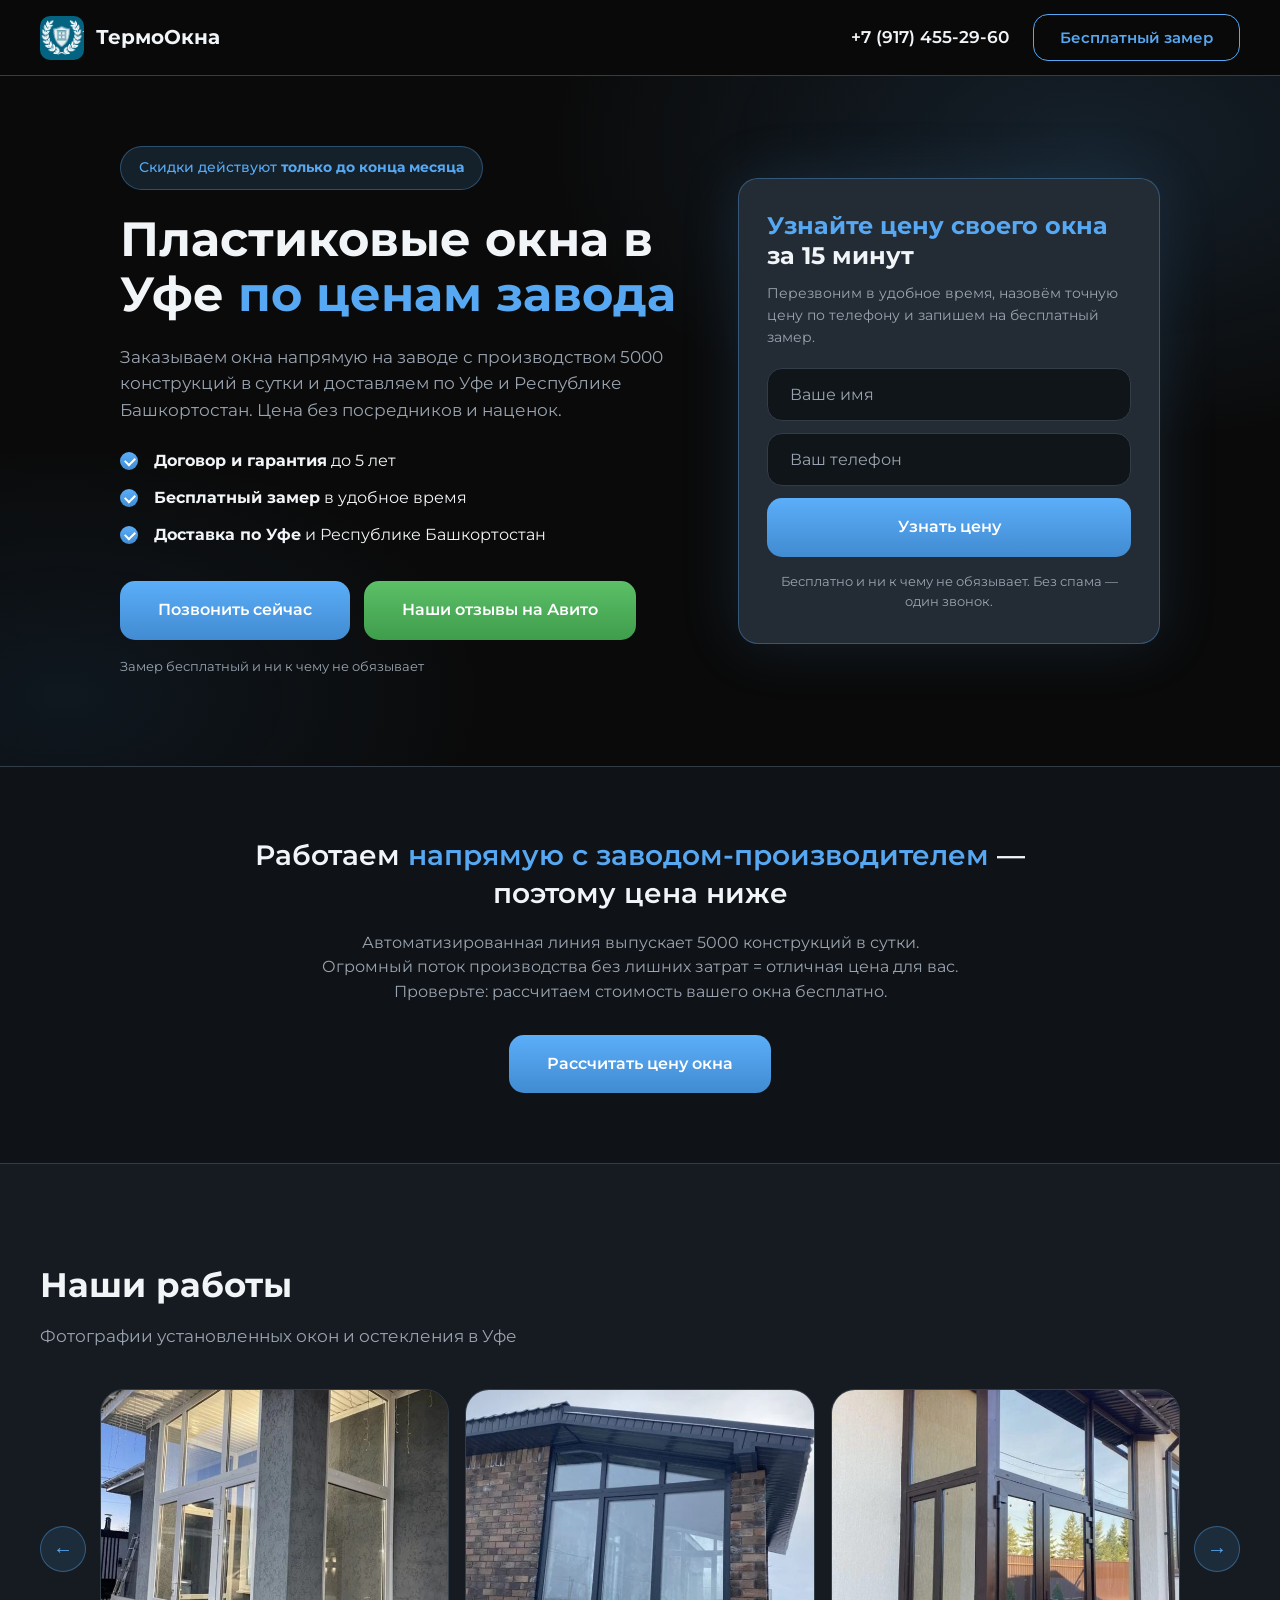
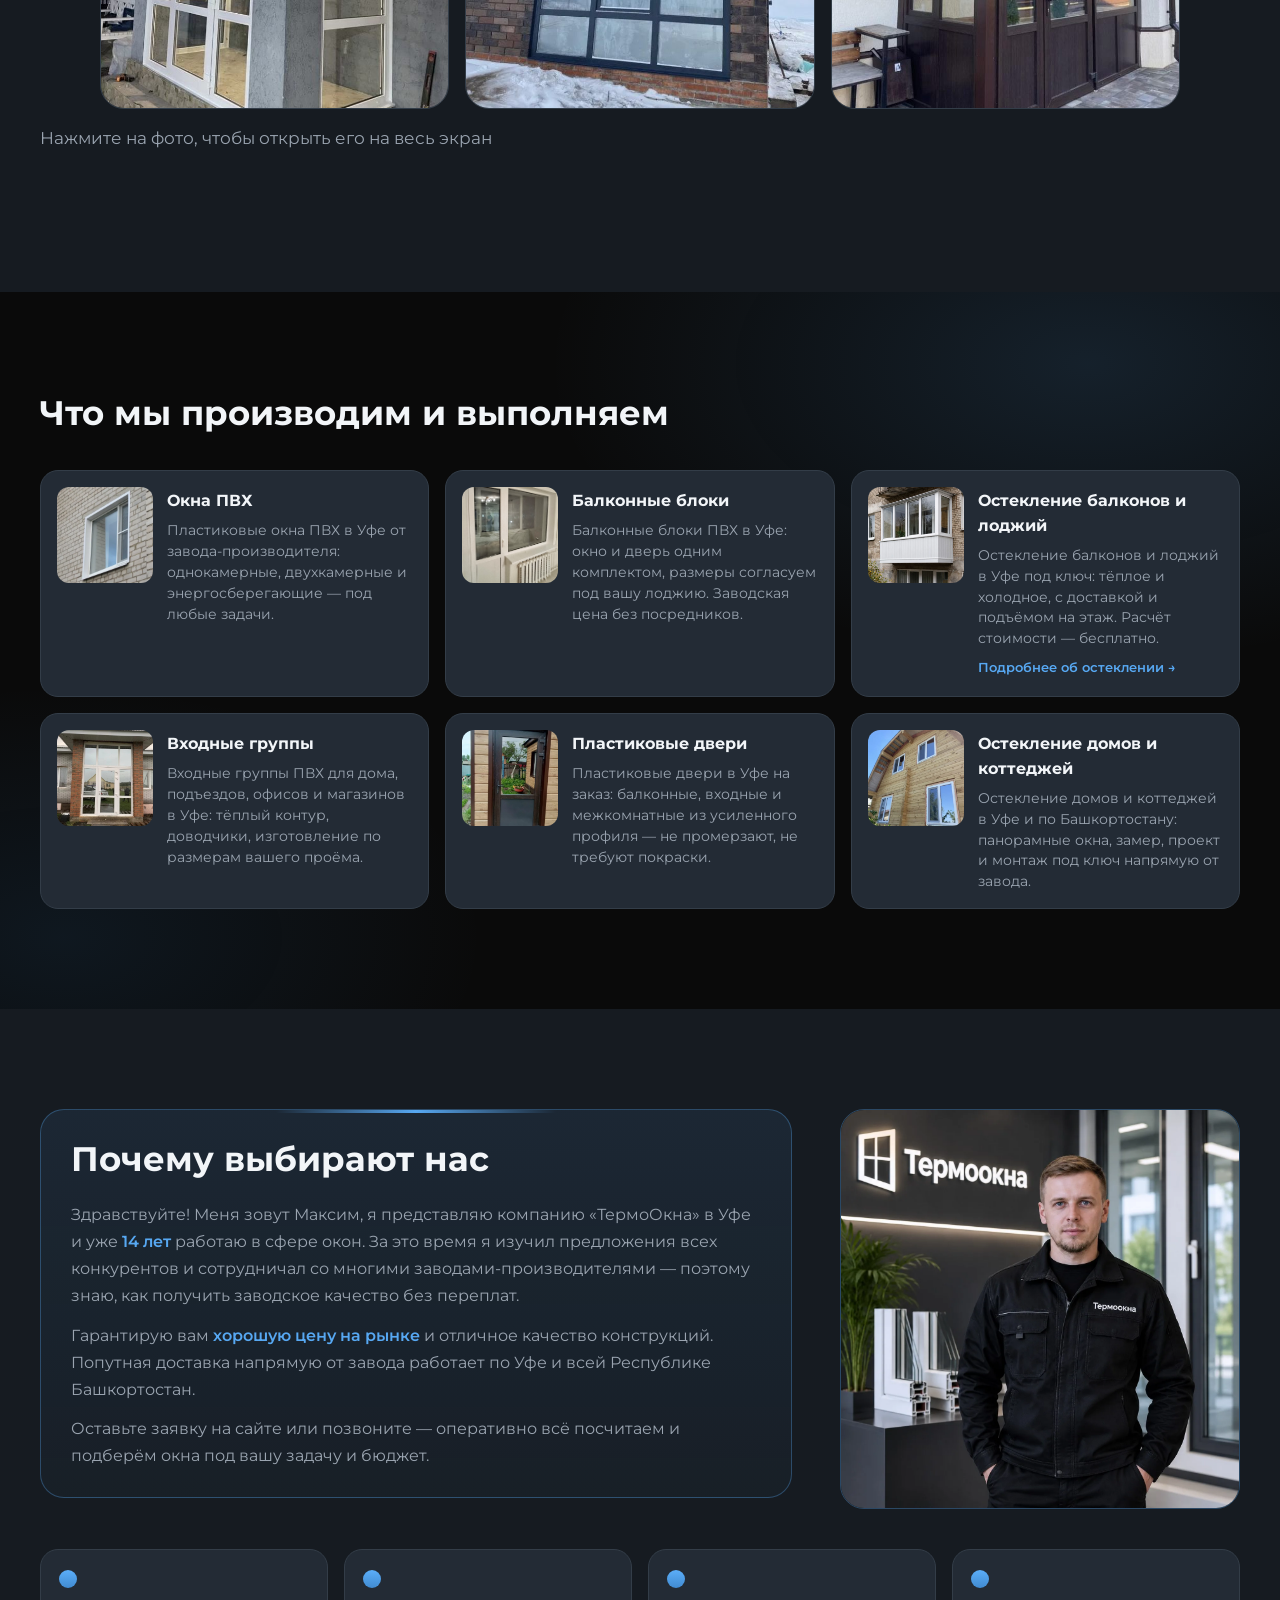
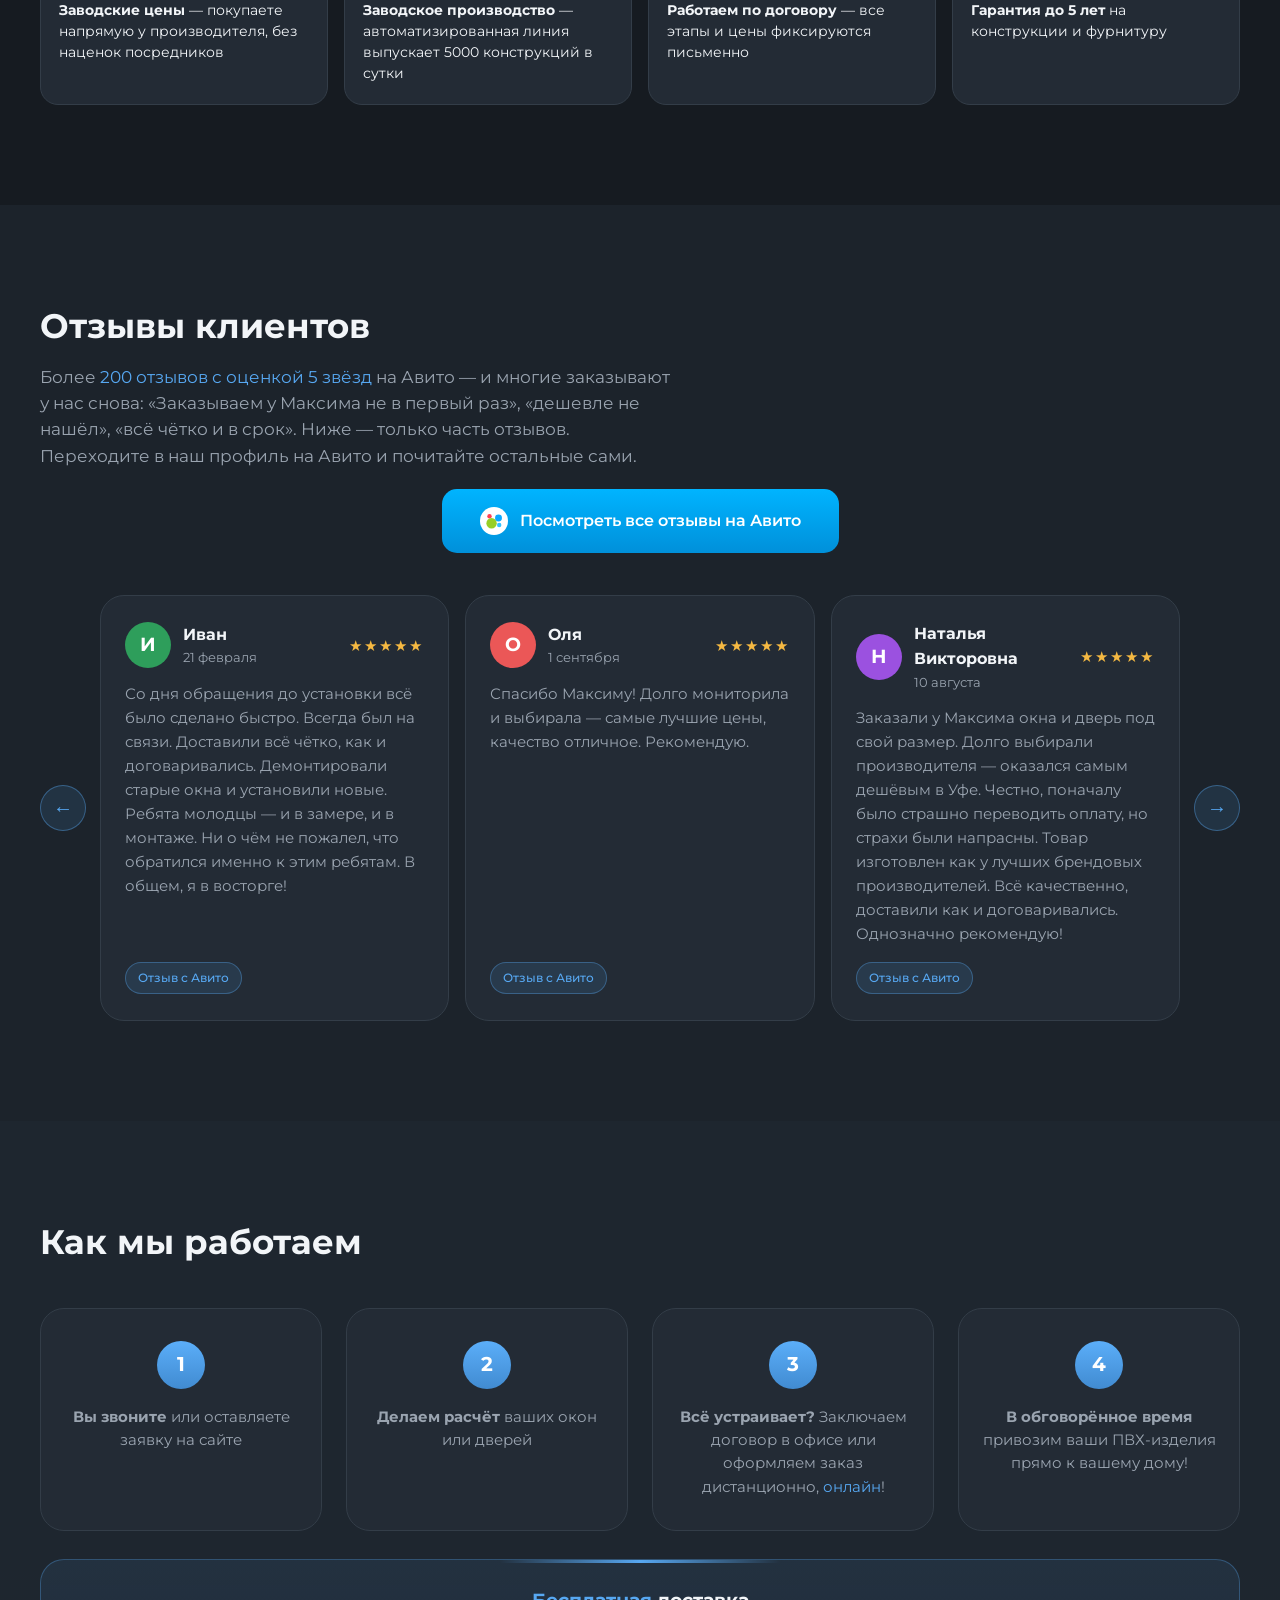
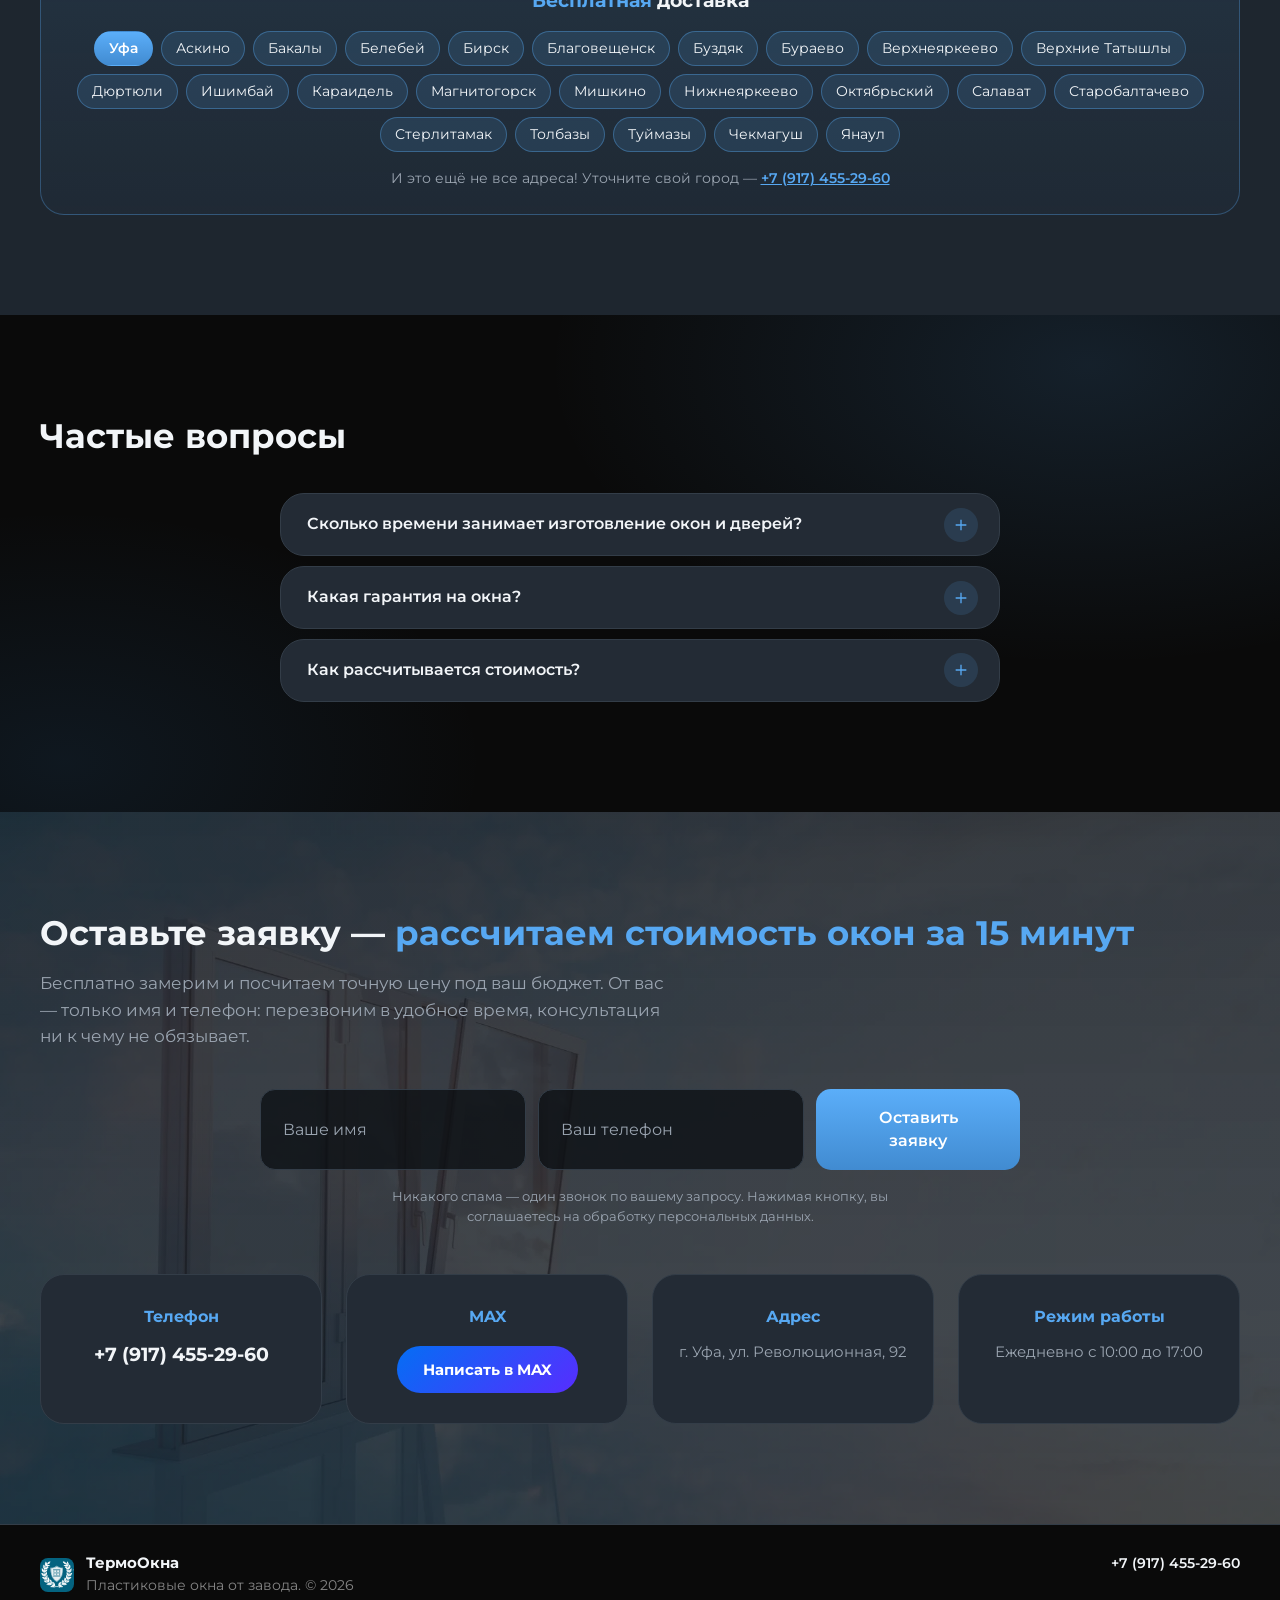
==== index.html @ 028c1246 "Add FAQPage schema markup to both pages" ====
<!DOCTYPE html>
<html lang="ru">
<head>
  <meta charset="UTF-8">
  <meta name="viewport" content="width=device-width, initial-scale=1.0">
  <title>Пластиковые окна от завода в Уфе — производство и доставка</title>
  <meta name="description" content="Пластиковые окна ПВХ напрямую от завода-производителя в Уфе. Бесплатный замер, доставка по Уфе и Республике Башкортостан, гарантия до 5 лет. Рассчитаем стоимость за 15 минут: +7 (917) 455-29-60.">
  <meta property="og:type" content="website">
  <meta property="og:site_name" content="ТермоОкна">
  <meta property="og:locale" content="ru_RU">
  <meta property="og:title" content="Пластиковые окна от завода в Уфе — производство и доставка">
  <meta property="og:description" content="Пластиковые окна ПВХ напрямую от завода-производителя. Бесплатный замер, доставка по Уфе и РБ, гарантия до 5 лет.">
  <meta property="og:url" content="https://termooknaufa.ru/">
  <meta property="og:image" content="https://termooknaufa.ru/assets/logo-icon.png">
  <link rel="canonical" href="https://termooknaufa.ru/">
  <link rel="icon" type="image/png" href="assets/favicon.png">
  <link rel="preconnect" href="https://fonts.googleapis.com">
  <link rel="preconnect" href="https://fonts.gstatic.com" crossorigin>
  <link href="https://fonts.googleapis.com/css2?family=Montserrat:wght@400;500;600;700;800&display=swap" rel="stylesheet">
  <link rel="stylesheet" href="style.css">
  <script type="application/ld+json">
  {
    "@context": "https://schema.org",
    "@type": "HomeAndConstructionBusiness",
    "name": "ТермоОкна",
    "url": "https://termooknaufa.ru/",
    "image": "https://termooknaufa.ru/assets/logo-icon.png",
    "description": "Пластиковые окна от завода-производителя в Уфе: бесплатный замер, доставка по Уфе и Республике Башкортостан, гарантия до 5 лет.",
    "telephone": "+7 (917) 455-29-60",
    "address": {
      "@type": "PostalAddress",
      "streetAddress": "ул. Революционная, 92",
      "addressLocality": "Уфа",
      "addressRegion": "Республика Башкортостан",
      "postalCode": "450078",
      "addressCountry": "RU"
    },
    "openingHours": "Mo-Su 10:00-17:00",
    "areaServed": ["Уфа", "Республика Башкортостан"],
    "sameAs": ["https://www.avito.ru/brands/remont_ufa/all/remont_i_stroitelstvo?iid=3870014080&src=search_seller_info&sellerId=198b5db217d357857bb0ad25b75abda2"]
  }
  </script>
  <script type="application/ld+json">
  {
    "@context": "https://schema.org",
    "@type": "FAQPage",
    "mainEntity": [
      {
        "@type": "Question",
        "name": "Сколько времени занимает изготовление окон и дверей?",
        "acceptedAnswer": {
          "@type": "Answer",
          "text": "Есть самовывоз с нашего склада: забираете изделия самостоятельно — срок 3–4 дня. Оформляете доставку — примерно 7–10 дней."
        }
      },
      {
        "@type": "Question",
        "name": "Какая гарантия на окна?",
        "acceptedAnswer": {
          "@type": "Answer",
          "text": "Гарантия по ГОСТ: 36 месяцев — на изделия ПВХ (двери, окна); 36 месяцев — на фурнитуру ПВХ; 36 месяцев — на алюминиевые конструкции; 12 месяцев — на нажимные гарнитуры (порошковая покраска); 30 дней — на нажимные гарнитуры (полиуретановая покраска); 60 месяцев — на стеклопакеты; 14 дней — на противомоскитные сетки."
        }
      },
      {
        "@type": "Question",
        "name": "Как рассчитывается стоимость?",
        "acceptedAnswer": {
          "@type": "Answer",
          "text": "Вы звоните нам по телефону +7 (917) 455-29-60 или оставляете заявку на сайте. Мы уточняем у вас размеры и параметры — и высылаем коммерческое предложение с расчётом по заводским ценам. Быстро, бесплатно и ни к чему не обязывает."
        }
      }
    ]
  }
  </script>
  <!-- Yandex.Metrika counter -->
  <script type="text/javascript">
    (function(m,e,t,r,i,k,a){
        m[i]=m[i]||function(){(m[i].a=m[i].a||[]).push(arguments)};
        m[i].l=1*new Date();
        for (var j = 0; j < document.scripts.length; j++) {if (document.scripts[j].src === r) { return; }}
        k=e.createElement(t),a=e.getElementsByTagName(t)[0],k.async=1,k.src=r,a.parentNode.insertBefore(k,a)
    })(window, document,'script','https://mc.yandex.ru/metrika/tag.js?id=114295345', 'ym');

    ym(114295345, 'init', {ssr:true, webvisor:true, clickmap:true, ecommerce:"dataLayer", referrer: document.referrer, url: location.href, accurateTrackBounce:true, trackLinks:true});
  </script>
  <noscript><div><img src="https://mc.yandex.ru/watch/114295345" style="position:absolute; left:-9999px;" alt="" /></div></noscript>
  <!-- /Yandex.Metrika counter -->
</head>
<body>
  <header class="header">
    <div class="container header-inner">
      <a href="#" class="logo">
        <img src="assets/logo-icon.png" alt="Логотип ТермоОкна" class="logo-img">
        <span class="logo-text">ТермоОкна</span>
      </a>
      <div class="header-contacts">
        <a href="tel:+79174552960" class="header-phone">+7 (917) 455-29-60</a>
        <a href="#contacts" class="btn btn-outline">Бесплатный замер</a>
      </div>
    </div>
  </header>

  <main>
    <section class="hero">
      <div class="hero-inner">
        <div class="hero-content">
          <p class="hero-badge">Скидки действуют <b>только до конца месяца</b></p>
          <h1>Пластиковые окна в Уфе <mark>по ценам завода</mark></h1>
          <p class="hero-sub">Заказываем окна напрямую на заводе с производством 5000 конструкций в сутки и доставляем по Уфе и Республике Башкортостан. Цена без посредников и наценок.</p>
          <ul class="hero-list">
            <li><b>Договор и гарантия</b> до 5 лет</li>
            <li><b>Бесплатный замер</b> в удобное время</li>
            <li><b>Доставка по Уфе</b> и Республике Башкортостан</li>
          </ul>
          <div class="hero-actions">
            <button type="button" class="btn" data-call-modal>Позвонить сейчас</button>
            <a href="#reviews" class="btn btn-reviews">Наши отзывы на Авито</a>
          </div>
          <p class="hero-note">Замер бесплатный и ни к чему не обязывает</p>
        </div>
        <div class="hero-media">
          <div class="hero-form-card">
            <h2 class="hero-form-title"><mark>Узнайте цену своего окна</mark> за 15 минут</h2>
            <p class="hero-form-sub">Перезвоним в удобное время, назовём точную цену по телефону и запишем на бесплатный замер.</p>
            <form class="lead-form hero-form" action="https://formspree.io/f/meagedaj" method="POST">
              <input type="text" name="name" placeholder="Ваше имя" autocomplete="name" required>
              <input type="tel" name="phone" placeholder="Ваш телефон" autocomplete="tel" required>
              <input type="text" name="_gotcha" tabindex="-1" autocomplete="off" hidden>
              <button type="submit" class="btn">Узнать цену</button>
            </form>
            <p class="lead-status" hidden></p>
            <p class="hero-form-note">Бесплатно и ни к чему не обязывает. Без спама — один звонок.</p>
          </div>
        </div>
      </div>
    </section>

    <section class="band">
      <div class="container">
        <h2>Работаем <mark>напрямую с заводом-производителем</mark> — поэтому цена ниже</h2>
        <p class="band-sub">Автоматизированная линия выпускает 5000 конструкций в сутки. Огромный поток производства без лишних затрат = отличная цена для вас. Проверьте: рассчитаем стоимость вашего окна бесплатно.</p>
        <button type="button" class="btn" data-call-modal>Рассчитать цену окна</button>
      </div>
    </section>

    <section class="section" id="works">
      <div class="container">
        <h2>Наши работы</h2>
        <p class="section-desc">Фотографии установленных окон и остекления в Уфе</p>
        <div class="works-slider-wrap">
          <button type="button" class="works-arrow" id="works-prev" aria-label="Предыдущие фото">&#8592;</button>
          <div class="works-slider" id="works-slider">
            <img src="assets/works/work-01.jpg" alt="Установленные пластиковые окна — работа ТермоОкна" class="works-img" loading="lazy">
            <img src="assets/works/work-02.jpg" alt="Установленные пластиковые окна — работа ТермоОкна" class="works-img" loading="lazy">
            <img src="assets/works/work-03.jpg" alt="Установленные пластиковые окна — работа ТермоОкна" class="works-img" loading="lazy">
            <img src="assets/works/work-04.jpg" alt="Установленные пластиковые окна — работа ТермоОкна" class="works-img" loading="lazy">
            <img src="assets/works/work-05.jpg" alt="Установленные пластиковые окна — работа ТермоОкна" class="works-img" loading="lazy">
            <img src="assets/works/work-06.jpg" alt="Установленные пластиковые окна — работа ТермоОкна" class="works-img" loading="lazy">
            <img src="assets/works/work-07.jpg" alt="Установленные пластиковые окна — работа ТермоОкна" class="works-img" loading="lazy">
            <img src="assets/works/work-08.jpg" alt="Установленные пластиковые окна — работа ТермоОкна" class="works-img" loading="lazy">
            <img src="assets/works/work-09.jpg" alt="Установленные пластиковые окна — работа ТермоОкна" class="works-img" loading="lazy">
            <img src="assets/works/work-10.jpg" alt="Установленные пластиковые окна — работа ТермоОкна" class="works-img" loading="lazy">
            <img src="assets/works/work-11.jpg" alt="Установленные пластиковые окна — работа ТермоОкна" class="works-img" loading="lazy">
            <img src="assets/works/work-12.jpg" alt="Установленные пластиковые окна — работа ТермоОкна" class="works-img" loading="lazy">
            <img src="assets/works/work-13.jpg" alt="Установленные пластиковые окна — работа ТермоОкна" class="works-img" loading="lazy">
            <img src="assets/works/work-14.jpg" alt="Установленные пластиковые окна — работа ТермоОкна" class="works-img" loading="lazy">
            <img src="assets/works/work-15.jpg" alt="Установленные пластиковые окна — работа ТермоОкна" class="works-img" loading="lazy">
            <img src="assets/works/work-16.jpg" alt="Установленные пластиковые окна — работа ТермоОкна" class="works-img" loading="lazy">
            <img src="assets/works/work-17.jpg" alt="Установленные пластиковые окна — работа ТермоОкна" class="works-img" loading="lazy">
            <img src="assets/works/work-18.jpg" alt="Установленные пластиковые окна — работа ТермоОкна" class="works-img" loading="lazy">
            <img src="assets/works/work-19.jpg" alt="Установленные пластиковые окна — работа ТермоОкна" class="works-img" loading="lazy">
            <img src="assets/works/work-20.jpg" alt="Установленные пластиковые окна — работа ТермоОкна" class="works-img" loading="lazy">
            <img src="assets/works/work-21.jpg" alt="Установленные пластиковые окна — работа ТермоОкна" class="works-img" loading="lazy">
            <img src="assets/works/work-22.jpg" alt="Установленные пластиковые окна — работа ТермоОкна" class="works-img" loading="lazy">
            <img src="assets/works/work-23.jpg" alt="Установленные пластиковые окна — работа ТермоОкна" class="works-img" loading="lazy">
            <img src="assets/works/work-24.jpg" alt="Установленные пластиковые окна — работа ТермоОкна" class="works-img" loading="lazy">
            <img src="assets/works/work-25.jpg" alt="Установленные пластиковые окна — работа ТермоОкна" class="works-img" loading="lazy">
            <img src="assets/works/work-26.jpg" alt="Установленные пластиковые окна — работа ТермоОкна" class="works-img" loading="lazy">
            <img src="assets/works/work-27.jpg" alt="Установленные пластиковые окна — работа ТермоОкна" class="works-img" loading="lazy">
            <img src="assets/works/work-28.jpg" alt="Установленные пластиковые окна — работа ТермоОкна" class="works-img" loading="lazy">
            <img src="assets/works/work-29.jpg" alt="Установленные пластиковые окна — работа ТермоОкна" class="works-img" loading="lazy">
            <img src="assets/works/work-30.jpg" alt="Установленные пластиковые окна — работа ТермоОкна" class="works-img" loading="lazy">
            <img src="assets/works/work-31.jpg" alt="Установленные пластиковые окна — работа ТермоОкна" class="works-img" loading="lazy">
          </div>
          <button type="button" class="works-arrow" id="works-next" aria-label="Следующие фото">&#8594;</button>
        </div>
        <p class="section-desc">Нажмите на фото, чтобы открыть его на весь экран</p>
      </div>
    </section>

    <section class="section section-alt" id="products">
      <div class="container">
        <h2>Что мы производим и выполняем</h2>
        <div class="cards">
          <article class="card">
            <img class="card-media" src="assets/products-window.webp" alt="Пластиковое окно ПВХ в доме из силикатного кирпича" loading="lazy">
            <div class="card-body">
              <h3><b>Окна ПВХ</b></h3>
              <p>Пластиковые окна ПВХ в Уфе от завода-производителя: однокамерные, двухкамерные и энергосберегающие — под любые задачи.</p>
            </div>
          </article>
          <article class="card">
            <img class="card-media" src="assets/products-balcony.jpg" alt="Балконный блок ПВХ с окном и подоконником" loading="lazy">
            <div class="card-body">
              <h3><b>Балконные блоки</b></h3>
              <p>Балконные блоки ПВХ в Уфе: окно и дверь одним комплектом, размеры согласуем под вашу лоджию. Заводская цена без посредников.</p>
            </div>
          </article>
          <article class="card">
            <img class="card-media" src="assets/products-loggia.webp" alt="Остекление балкона белыми рамами ПВХ снаружи" loading="lazy">
            <div class="card-body">
              <h3><b>Остекление балконов и лоджий</b></h3>
              <p>Остекление балконов и лоджий в Уфе под ключ: тёплое и холодное, с доставкой и подъёмом на этаж. Расчёт стоимости — бесплатно.</p>
              <a class="card-link" href="osteklenie-balkonov.html">Подробнее об остеклении &#8594;</a>
            </div>
          </article>
          <article class="card">
            <img class="card-media" src="assets/products-entrance.jpg" alt="Входная группа ПВХ со стеклянной дверью и козырьком" loading="lazy">
            <div class="card-body">
              <h3><b>Входные группы</b></h3>
              <p>Входные группы ПВХ для дома, подъездов, офисов и магазинов в Уфе: тёплый контур, доводчики, изготовление по размерам вашего проёма.</p>
            </div>
          </article>
          <article class="card">
            <img class="card-media" src="assets/products-doors.jpg" alt="Пластиковая дверь коричневого цвета с остеклением" loading="lazy">
            <div class="card-body">
              <h3><b>Пластиковые двери</b></h3>
              <p>Пластиковые двери в Уфе на заказ: балконные, входные и межкомнатные из усиленного профиля — не промерзают, не требуют покраски.</p>
            </div>
          </article>
          <article class="card">
            <img class="card-media" src="assets/products-cottage.jpg" alt="Остекление деревянного дома — окна ПВХ" loading="lazy">
            <div class="card-body">
              <h3><b>Остекление домов и коттеджей</b></h3>
              <p>Остекление домов и коттеджей в Уфе и по Башкортостану: панорамные окна, замер, проект и монтаж под ключ напрямую от завода.</p>
            </div>
          </article>
        </div>
      </div>
    </section>

    <section class="section">
      <div class="container">
        <div class="benefits-top">
          <div class="benefits-text">
            <h2>Почему выбирают нас</h2>
            <p>Здравствуйте! Меня зовут Максим, я представляю компанию «ТермоОкна» в Уфе и уже <mark>14 лет</mark> работаю в сфере окон. За это время я изучил предложения всех конкурентов и сотрудничал со многими заводами-производителями — поэтому знаю, как получить заводское качество без переплат.</p>
            <p>Гарантирую вам <mark>хорошую цену на рынке</mark> и отличное качество конструкций. Попутная доставка напрямую от завода работает по Уфе и всей Республике Башкортостан.</p>
            <p>Оставьте заявку на сайте или позвоните — оперативно всё посчитаем и подберём окна под вашу задачу и бюджет.</p>
          </div>
          <img src="assets/manager.webp" alt="Менеджер компании ТермоОкна в Уфе" class="benefits-photo" loading="lazy">
        </div>
        <div class="benefits">
          <div class="benefit">
            <span class="benefit-icon"></span>
            <h3><b>Заводские цены</b> — покупаете напрямую у производителя, без наценок посредников</h3>
          </div>
          <div class="benefit">
            <span class="benefit-icon"></span>
            <h3><b>Заводское производство</b> — автоматизированная линия выпускает 5000 конструкций в сутки</h3>
          </div>
          <div class="benefit">
            <span class="benefit-icon"></span>
            <h3><b>Работаем по договору</b> — все этапы и цены фиксируются письменно</h3>
          </div>
          <div class="benefit">
            <span class="benefit-icon"></span>
            <h3><b>Гарантия до 5 лет</b> на конструкции и фурнитуру</h3>
          </div>
        </div>
      </div>
    </section>

    <section class="section section-alt" id="reviews">
      <div class="container">
        <h2>Отзывы клиентов</h2>
        <p class="section-desc">Более <mark>200 отзывов с оценкой 5 звёзд</mark> на Авито — и многие заказывают у нас снова: «Заказываем у Максима не в первый раз», «дешевле не нашёл», «всё чётко и в срок». Ниже — только часть отзывов. Переходите в наш профиль на Авито и почитайте остальные сами.</p>
        <div class="reviews-cta">
          <a href="https://www.avito.ru/brands/remont_ufa/all/remont_i_stroitelstvo?iid=3870014080&amp;src=search_seller_info&amp;sellerId=198b5db217d357857bb0ad25b75abda2" target="_blank" rel="noopener" class="btn btn-avito">
            <span class="avito-badge" aria-hidden="true">
              <svg viewBox="0 0 26 24" xmlns="http://www.w3.org/2000/svg">
                <circle cx="6.5" cy="4.5" r="3.2" fill="#ff4053"></circle>
                <circle cx="9.5" cy="14.5" r="7.5" fill="#97cf26"></circle>
                <circle cx="19.5" cy="7" r="5" fill="#0aa9ff"></circle>
                <circle cx="20.5" cy="17" r="3.2" fill="#33c2ff"></circle>
              </svg>
            </span>
            Посмотреть все отзывы на Авито
          </a>
        </div>
        <div class="reviews-slider-wrap">
          <button type="button" class="works-arrow" id="reviews-prev" aria-label="Предыдущий отзыв">&#8592;</button>
          <div class="reviews-slider" id="reviews-slider">
            <article class="review-card">
              <div class="review-top">
                <span class="review-avatar" style="background: #2e9e5b">И</span>
                <span class="review-author">
                  <span class="review-name">Иван</span>
                  <span class="review-date">21 февраля</span>
                </span>
                <span class="review-stars" aria-label="Оценка 5 из 5">★★★★★</span>
              </div>
              <p class="review-text">Со дня обращения до установки всё было сделано быстро. Всегда был на связи. Доставили всё чётко, как и договаривались. Демонтировали старые окна и установили новые. Ребята молодцы — и в замере, и в монтаже. Ни о чём не пожалел, что обратился именно к этим ребятам. В общем, я в восторге!</p>
              <span class="review-source">Отзыв с Авито</span>
            </article>
            <article class="review-card">
              <div class="review-top">
                <span class="review-avatar" style="background: #eb5757">О</span>
                <span class="review-author">
                  <span class="review-name">Оля</span>
                  <span class="review-date">1 сентября</span>
                </span>
                <span class="review-stars" aria-label="Оценка 5 из 5">★★★★★</span>
              </div>
              <p class="review-text">Спасибо Максиму! Долго мониторила и выбирала — самые лучшие цены, качество отличное. Рекомендую.</p>
              <span class="review-source">Отзыв с Авито</span>
            </article>
            <article class="review-card">
              <div class="review-top">
                <span class="review-avatar" style="background: #9b51e0">Н</span>
                <span class="review-author">
                  <span class="review-name">Наталья Викторовна</span>
                  <span class="review-date">10 августа</span>
                </span>
                <span class="review-stars" aria-label="Оценка 5 из 5">★★★★★</span>
              </div>
              <p class="review-text">Заказали у Максима окна и дверь под свой размер. Долго выбирали производителя — оказался самым дешёвым в Уфе. Честно, поначалу было страшно переводить оплату, но страхи были напрасны. Товар изготовлен как у лучших брендовых производителей. Всё качественно, доставили как и договаривались. Однозначно рекомендую!</p>
              <span class="review-source">Отзыв с Авито</span>
            </article>
            <article class="review-card">
              <div class="review-top">
                <span class="review-avatar" style="background: #f2994a">Н</span>
                <span class="review-author">
                  <span class="review-name">Николай</span>
                  <span class="review-date">2 июля</span>
                </span>
                <span class="review-stars" aria-label="Оценка 5 из 5">★★★★★</span>
              </div>
              <p class="review-text">Рекомендую! Дешевле не нашёл. Нужны были окна на дачу — всё чётко, в срок и без всякой волокиты.</p>
              <span class="review-source">Отзыв с Авито</span>
            </article>
            <article class="review-card">
              <div class="review-top">
                <span class="review-avatar" style="background: #2f80ed">Е</span>
                <span class="review-author">
                  <span class="review-name">Елена</span>
                  <span class="review-date">17 мая 2023</span>
                </span>
                <span class="review-stars" aria-label="Оценка 5 из 5">★★★★★</span>
              </div>
              <p class="review-text">Большое спасибо Максиму за окна: быстро приехал, сделал замеры, через 10 дней окна уже стояли, и по цене вышло недорого. В другие места звонила — там цены «сказка», а тут окна привезли с фабрики, все накладные на месте. Поставила сразу на балкон и в 2 комнаты. Рекомендую, я очень довольна!</p>
              <span class="review-source">Отзыв с Авито</span>
            </article>
            <article class="review-card">
              <div class="review-top">
                <span class="review-avatar" style="background: #56ccf2">Е</span>
                <span class="review-author">
                  <span class="review-name">Евгений</span>
                  <span class="review-date">19 апреля 2023</span>
                </span>
                <span class="review-stars" aria-label="Оценка 5 из 5">★★★★★</span>
              </div>
              <p class="review-text">Заказал окна, 8 штук. Договорились о цене, Максим подсказал нужные размеры сеток. Выслал договор и цену. Всё чётко, можно заказывать! Рекомендую.</p>
              <span class="review-source">Отзыв с Авито</span>
            </article>
            <article class="review-card">
              <div class="review-top">
                <span class="review-avatar" style="background: #f2994a">Л</span>
                <span class="review-author">
                  <span class="review-name">Леля</span>
                  <span class="review-date">10 августа 2022</span>
                </span>
                <span class="review-stars" aria-label="Оценка 5 из 5">★★★★★</span>
              </div>
              <p class="review-text">Оплатили онлайн — ровно в 10:00 привезли. Работают профессионалы.</p>
              <span class="review-source">Отзыв с Авито</span>
            </article>
            <article class="review-card">
              <div class="review-top">
                <span class="review-avatar" style="background: #eb5757">В</span>
                <span class="review-author">
                  <span class="review-name">Валерий</span>
                  <span class="review-date">5 августа 2022</span>
                </span>
                <span class="review-stars" aria-label="Оценка 5 из 5">★★★★★</span>
              </div>
              <p class="review-text">Это та компания, про которую можно сказать — недорого и качественно. Огромное спасибо, всё чётко и качественно, быстрая доставка. Спасибо!</p>
              <span class="review-source">Отзыв с Авито</span>
            </article>
            <article class="review-card">
              <div class="review-top">
                <span class="review-avatar" style="background: #2e9e5b">Д</span>
                <span class="review-author">
                  <span class="review-name">Данил</span>
                  <span class="review-date">20 июля 2022</span>
                </span>
                <span class="review-stars" aria-label="Оценка 5 из 5">★★★★★</span>
              </div>
              <p class="review-text">Заказал окна: приехал в Уфу, составили договор купли-продажи, внёс 100% оплату. Доставили точно в срок, как было указано в договоре. Продавец всегда был на связи. Работой и доставкой доволен, водитель помог при выгрузке. Приятно, что есть ещё такие люди. Спасибо!</p>
              <span class="review-source">Отзыв с Авито</span>
            </article>
            <article class="review-card">
              <div class="review-top">
                <span class="review-avatar" style="background: #f2994a">М</span>
                <span class="review-author">
                  <span class="review-name">Мария</span>
                  <span class="review-date">15 мая 2022</span>
                </span>
                <span class="review-stars" aria-label="Оценка 5 из 5">★★★★★</span>
              </div>
              <p class="review-text">Приехал, замерил, всё подсчитал — цена нас вполне устроила. Поехали в офис, заключили договор, внесли 100% оплату. Пришло СМС с завода, что заказ принят, потом СМС — кто и когда привезёт. Доставили вовремя, всё понравилось. Спасибо! Будем заказывать ещё.</p>
              <span class="review-source">Отзыв с Авито</span>
            </article>
            <article class="review-card">
              <div class="review-top">
                <span class="review-avatar" style="background: #9b51e0">Д</span>
                <span class="review-author">
                  <span class="review-name">Диана</span>
                  <span class="review-date">8 февраля 2022</span>
                </span>
                <span class="review-stars" aria-label="Оценка 5 из 5">★★★★★</span>
              </div>
              <p class="review-text">Всё просто замечательно! Всё быстро и понятно объяснили. Заключили договор, внесла 100% предоплату. Поначалу немного переживала, но, как оказалось, зря. Доставили вовремя. Отличное качество по доступным ценам. Осталась довольна!</p>
              <span class="review-source">Отзыв с Авито</span>
            </article>
            <article class="review-card">
              <div class="review-top">
                <span class="review-avatar" style="background: #2e9e5b">А</span>
                <span class="review-author">
                  <span class="review-name">Андрей</span>
                  <span class="review-date">1 декабря 2021</span>
                </span>
                <span class="review-stars" aria-label="Оценка 5 из 5">★★★★★</span>
              </div>
              <p class="review-text">Заказывал дверь. Все вопросы решили в течение часа. Доставили через 5 дней. Остался доволен и ценой, и качеством. Спасибо!</p>
              <span class="review-source">Отзыв с Авито</span>
            </article>
          </div>
          <button type="button" class="works-arrow" id="reviews-next" aria-label="Следующий отзыв">&#8594;</button>
        </div>
      </div>
    </section>

    <section class="section section-tint" id="steps">
      <div class="container">
        <h2>Как мы работаем</h2>
        <div class="steps">
          <div class="step"><span class="step-num">1</span><p><b>Вы звоните</b> или оставляете заявку на сайте</p></div>
          <div class="step"><span class="step-num">2</span><p><b>Делаем расчёт</b> ваших окон или дверей</p></div>
          <div class="step"><span class="step-num">3</span><p><b>Всё устраивает?</b> Заключаем договор в офисе или оформляем заказ дистанционно, <mark>онлайн</mark>!</p></div>
          <div class="step"><span class="step-num">4</span><p><b>В обговорённое время</b> привозим ваши ПВХ-изделия прямо к вашему дому!</p></div>
        </div>
        <div class="delivery">
          <h3><mark>Бесплатная</mark> доставка</h3>
          <ul class="delivery-cities">
            <li class="city-main">Уфа</li>
            <li>Аскино</li>
            <li>Бакалы</li>
            <li>Белебей</li>
            <li>Бирск</li>
            <li>Благовещенск</li>
            <li>Буздяк</li>
            <li>Бураево</li>
            <li>Верхнеяркеево</li>
            <li>Верхние Татышлы</li>
            <li>Дюртюли</li>
            <li>Ишимбай</li>
            <li>Караидель</li>
            <li>Магнитогорск</li>
            <li>Мишкино</li>
            <li>Нижнеяркеево</li>
            <li>Октябрьский</li>
            <li>Салават</li>
            <li>Старобалтачево</li>
            <li>Стерлитамак</li>
            <li>Толбазы</li>
            <li>Туймазы</li>
            <li>Чекмагуш</li>
            <li>Янаул</li>
          </ul>
          <p class="delivery-note">И это ещё не все адреса! Уточните свой город — <a href="tel:+79174552960">+7 (917) 455-29-60</a></p>
        </div>
      </div>
    </section>

    <section class="section" id="faq">
      <div class="container">
        <h2>Частые вопросы</h2>
        <div class="faq">
          <details class="faq-item">
            <summary>Сколько времени занимает изготовление окон и дверей?</summary>
            <p>У нас есть самовывоз с нашего склада: забираете изделия самостоятельно — срок <b>3–4 дня</b>. Оформляете доставку — примерно <b>7–10 дней</b>.</p>
          </details>
          <details class="faq-item">
            <summary>Какая гарантия на окна?</summary>
            <ol class="faq-list">
              <li><b>36 (тридцать шесть) месяцев</b> — на изделия ПВХ (двери, окна): п.12.2 ГОСТ 30674-2023 / п.12.2(12.5) ГОСТ 23166-2024 / п.12.2(12.5) ГОСТ 30970-2023 (при условии соблюдения заказчиком технического наполнения (состава) изделий согласно условиям эксплуатации).</li>
              <li><b>36 (тридцать шесть) месяцев</b> — на фурнитуру ПВХ: п.11.2(11.4) ГОСТ 30777-2023.</li>
              <li><b>36 (тридцать шесть) месяцев</b> — на алюминиевые конструкции: п.12.1(12.4) ГОСТ 21519-2022 / п.8.2 ГОСТ 23747-2014.</li>
              <li><b>12 (двенадцать) месяцев</b> — на нажимные гарнитуры (порошковая покраска).</li>
              <li><b>30 (тридцать) дней</b> — на нажимные гарнитуры (полиуретановая покраска).</li>
              <li><b>60 (шестьдесят) месяцев</b> — на стеклопакеты: п.10.3 ГОСТ 24866-2014.</li>
              <li><b>14 (четырнадцать) дней</b> — на противомоскитные сетки.</li>
            </ol>
          </details>
          <details class="faq-item">
            <summary>Как рассчитывается стоимость?</summary>
            <p>Всё просто! Вы звоните нам по телефону <a href="tel:+79174552960">+7 (917) 455-29-60</a> или оставляете заявку на сайте. Мы уточняем у вас размеры и параметры — и высылаем коммерческое предложение с расчётом по заводским ценам. Быстро, бесплатно и ни к чему не обязывает.</p>
          </details>
        </div>
      </div>
    </section>

    <section class="section section-alt" id="contacts">
      <div class="container">
        <h2>Оставьте заявку — <mark>рассчитаем стоимость окон за 15 минут</mark></h2>
        <p class="section-desc">Бесплатно замерим и посчитаем точную цену под ваш бюджет. От вас — только имя и телефон: перезвоним в удобное время, консультация ни к чему не обязывает.</p>
        <form class="lead-form" id="lead-form" action="https://formspree.io/f/meagedaj" method="POST">
          <input type="text" name="name" placeholder="Ваше имя" autocomplete="name" required>
          <input type="tel" name="phone" placeholder="Ваш телефон" autocomplete="tel" required>
          <input type="text" name="_gotcha" tabindex="-1" autocomplete="off" hidden>
          <button type="submit" class="btn">Оставить заявку</button>
        </form>
        <p class="lead-status" id="lead-status" hidden></p>
        <p class="lead-note">Никакого спама — один звонок по вашему запросу. Нажимая кнопку, вы соглашаетесь на обработку персональных данных.</p>
        <div class="contacts-grid contacts-4">
          <div class="contact-card">
            <h3><b>Телефон</b></h3>
            <a href="tel:+79174552960" class="contact-link">+7 (917) 455-29-60</a>
          </div>
          <div class="contact-card">
            <h3><b>MAX</b></h3>
            <a href="https://max.ru/u/f9LHodD0cOJNdT5oKuo22Lu_w0izocGYDQcTboKajfzcwL0R4Vyu-ZiBORg" target="_blank" rel="noopener" class="contact-link contact-link-max">Написать в MAX</a>
          </div>
          <div class="contact-card">
            <h3><b>Адрес</b></h3>
            <p>г. Уфа, ул. Революционная, 92</p>
          </div>
          <div class="contact-card">
            <h3><b>Режим работы</b></h3>
            <p>Ежедневно с 10:00 до 17:00</p>
          </div>
        </div>
      </div>
    </section>
  </main>

  <div class="lightbox" id="lightbox" hidden>
    <img src="" alt="">
  </div>

  <div class="call-modal" id="call-modal" hidden>
    <div class="call-modal-card">
      <button type="button" class="call-modal-close" id="call-modal-close" aria-label="Закрыть">&#10005;</button>
      <span class="call-modal-icon" aria-hidden="true">
        <svg viewBox="0 0 24 24" width="26" height="26" fill="none" stroke="currentColor" stroke-width="2" stroke-linecap="round" stroke-linejoin="round"><path d="M22 16.92v3a2 2 0 0 1-2.18 2 19.79 19.79 0 0 1-8.63-3.07 19.5 19.5 0 0 1-6-6 19.79 19.79 0 0 1-3.07-8.67A2 2 0 0 1 4.11 2h3a2 2 0 0 1 2 1.72c.127.96.361 1.903.7 2.81a2 2 0 0 1-.45 2.11L8.09 9.91a16 16 0 0 0 6 6l1.27-1.27a2 2 0 0 1 2.11-.45c.907.339 1.85.573 2.81.7A2 2 0 0 1 22 16.92z"/></svg>
      </span>
      <h3>Позвоните — и узнайте цену <mark>за 15 минут</mark></h3>
      <p class="call-modal-text">Назовите размеры окна — мы сразу назовём точную стоимость по заводским ценам, без наценок и обязательств. Подберём конструкцию под вашу задачу и запишем на бесплатный замер.</p>
      <a href="tel:+79174552960" class="btn call-modal-phone">+7 (917) 455-29-60</a>
      <p class="call-modal-note">Работаем ежедневно с 10:00 до 17:00. Удобнее написать? <a href="https://max.ru/u/f9LHodD0cOJNdT5oKuo22Lu_w0izocGYDQcTboKajfzcwL0R4Vyu-ZiBORg" target="_blank" rel="noopener" class="call-modal-link">Напишите нам в MAX</a> или <a href="#contacts" class="call-modal-link">оставьте заявку на сайте</a> — мы перезвоним сами.</p>
    </div>
  </div>

  <footer class="footer">
    <div class="container footer-inner">
      <div class="footer-brand">
        <img src="assets/logo-icon.png" alt="Логотип ТермоОкна" class="footer-logo" loading="lazy">
        <div class="footer-brand-text">
          <p class="footer-name">ТермоОкна</p>
          <p>Пластиковые окна от завода. © 2026</p>
        </div>
      </div>
      <a href="tel:+79174552960">+7 (917) 455-29-60</a>
    </div>
  </footer>

  <script>
    var forms = document.querySelectorAll('.lead-form');

    for (var i = 0; i < forms.length; i++) {
      attachLeadForm(forms[i]);
    }

    function attachLeadForm(form) {
      form.addEventListener('submit', function (e) {
        e.preventDefault();
        var button = form.querySelector('button');
        var status = form.nextElementSibling;
        button.disabled = true;
        button.textContent = 'Отправляем...';
        if (status) status.hidden = true;

        fetch('https://formspree.io/f/meagedaj', {
          method: 'POST',
          body: new FormData(form),
          headers: { 'Accept': 'application/json' }
        })
          .then(function (response) {
            if (response.ok) {
              form.reset();
              if (status) {
                status.textContent = 'Заявка отправлена! Мы перезвоним вам в ближайшее время.';
                status.classList.remove('lead-status-error');
                status.hidden = false;
              }
            } else {
              throw new Error('send failed');
            }
          })
          .catch(function () {
            if (status) {
              status.textContent = 'Не удалось отправить заявку. Позвоните нам: +7 (917) 455-29-60';
              status.classList.add('lead-status-error');
              status.hidden = false;
            }
          })
          .finally(function () {
            button.disabled = false;
            button.textContent = form.classList.contains('hero-form') ? 'Узнать цену' : 'Оставить заявку';
          });
      });
    }
    var worksSlider = document.getElementById('works-slider');
    var lightbox = document.getElementById('lightbox');
    var lightboxImg = lightbox.querySelector('img');

    function worksStep() {
      var img = worksSlider.querySelector('.works-img');
      return img ? img.getBoundingClientRect().width + 16 : 320;
    }

    document.getElementById('works-prev').addEventListener('click', function () {
      worksSlider.scrollBy({ left: -worksStep(), behavior: 'smooth' });
    });

    document.getElementById('works-next').addEventListener('click', function () {
      worksSlider.scrollBy({ left: worksStep(), behavior: 'smooth' });
    });

    var reviewsSlider = document.getElementById('reviews-slider');

    function reviewsStep() {
      var card = reviewsSlider.querySelector('.review-card');
      return card ? card.getBoundingClientRect().width + 16 : 340;
    }

    document.getElementById('reviews-prev').addEventListener('click', function () {
      reviewsSlider.scrollBy({ left: -reviewsStep(), behavior: 'smooth' });
    });

    document.getElementById('reviews-next').addEventListener('click', function () {
      reviewsSlider.scrollBy({ left: reviewsStep(), behavior: 'smooth' });
    });

    worksSlider.addEventListener('click', function (e) {
      if (!e.target.classList.contains('works-img')) return;
      lightboxImg.src = e.target.src;
      lightboxImg.alt = e.target.alt;
      lightbox.hidden = false;
      document.body.style.overflow = 'hidden';
    });

    lightbox.addEventListener('click', function () {
      lightbox.hidden = true;
      lightboxImg.src = '';
      document.body.style.overflow = '';
    });

    document.addEventListener('keydown', function (e) {
      if (e.key === 'Escape' && !lightbox.hidden) {
        lightbox.hidden = true;
        lightboxImg.src = '';
        document.body.style.overflow = '';
      }
      if (e.key === 'Escape' && !callModal.hidden) {
        closeCallModal();
      }
    });

    var callModal = document.getElementById('call-modal');
    var callButtons = document.querySelectorAll('[data-call-modal]');

    function closeCallModal() {
      callModal.hidden = true;
      document.body.style.overflow = '';
    }

    for (var j = 0; j < callButtons.length; j++) {
      callButtons[j].addEventListener('click', function () {
        callModal.hidden = false;
        document.body.style.overflow = 'hidden';
      });
    }

    document.getElementById('call-modal-close').addEventListener('click', closeCallModal);

    callModal.addEventListener('click', function (e) {
      if (e.target === callModal || e.target.closest('a')) closeCallModal();
    });
  </script>
</body>
</html>
---- style.css ----
:root {
  --blue: #57a8f2;
  --blue-dark: #3c91de;
  --blue-deep: #327cc1;
  --grad: linear-gradient(180deg, #5baef9 0%, #418bd1 100%);
  --bg-dark: #0a0a0a;
  --bg-dark-alt: #0f1216;
  --bg: #161b21;
  --bg-alt: #1c232b;
  --bg-tint: #1e262f;
  --card: #232b35;
  --border: #333d48;
  --text: #f2f5f8;
  --text-muted: #9aa4b0;
  --radius-btn: 15px;
  --radius-card: 24px;
}

* {
  margin: 0;
  padding: 0;
  box-sizing: border-box;
}

body {
  font-family: "Montserrat", Arial, sans-serif;
  color: var(--text);
  background: var(--bg-dark);
  font-size: 16px;
  line-height: 1.55;
  overflow-x: hidden;
}

.container {
  max-width: 1240px;
  margin: 0 auto;
  padding: 0 20px;
}

mark {
  background: none;
  color: var(--blue);
  padding: 0;
}

b,
strong {
  font-weight: 700;
}

.header {
  background: rgba(10, 10, 10, 0.85);
  border-bottom: 1px solid var(--border);
  padding: 14px 0;
}

.header-inner {
  display: flex;
  align-items: center;
  justify-content: space-between;
  gap: 24px;
  flex-wrap: wrap;
}

.logo {
  display: flex;
  align-items: center;
  gap: 12px;
  text-decoration: none;
  color: var(--text);
  font-weight: 700;
  font-size: 20px;
  white-space: nowrap;
}

.logo-img {
  width: 44px;
  height: 44px;
  object-fit: cover;
  border-radius: 10px;
}

.header-contacts {
  margin-left: auto;
  display: flex;
  align-items: center;
  gap: 24px;
  flex-wrap: wrap;
}

.header-phone {
  font-size: 17px;
  font-weight: 600;
  color: var(--text);
  text-decoration: none;
  white-space: nowrap;
}

.header-phone:hover {
  color: var(--blue);
}

.btn {
  display: inline-block;
  padding: 18px 38px;
  background: var(--grad);
  color: #fff;
  font-family: inherit;
  font-size: 16px;
  font-weight: 600;
  text-decoration: none;
  border: none;
  border-radius: var(--radius-btn);
  cursor: pointer;
  transition: filter 0.2s, transform 0.2s;
  line-height: 1.4;
  text-align: center;
}

.btn:hover {
  filter: brightness(1.08);
  transform: translateY(-1px);
}

.btn-outline {
  background: transparent;
  color: var(--blue);
  border: 1px solid var(--blue);
  padding: 12px 26px;
  font-size: 15px;
}

.btn-outline:hover {
  background: rgba(87, 168, 242, 0.12);
  filter: none;
  transform: none;
}

.btn-reviews {
  background: linear-gradient(180deg, #5cc067 0%, #3f9d4c 100%);
}

.hero {
  background:
    radial-gradient(900px 500px at 85% 10%, rgba(87, 168, 242, 0.14), transparent 60%),
    radial-gradient(700px 420px at 5% 90%, rgba(60, 145, 222, 0.1), transparent 60%),
    var(--bg-dark);
  padding: 70px 0 90px;
  border-bottom: 1px solid var(--border);
}

.hero-inner {
  display: grid;
  grid-template-columns: 1.15fr 0.85fr;
  gap: 48px;
  align-items: center;
  max-width: 1040px;
  margin: 0 auto;
}

.hero-content {
  min-width: 0;
}

.hero-badge {
  display: inline-block;
  background: rgba(87, 168, 242, 0.14);
  border: 1px solid rgba(87, 168, 242, 0.35);
  color: var(--blue);
  font-size: 14px;
  font-weight: 500;
  padding: 10px 18px;
  border-radius: 30px;
  margin-bottom: 22px;
}

.hero h1 {
  font-size: 48px;
  line-height: 1.15;
  font-weight: 700;
  overflow-wrap: break-word;
}

.hero-sub {
  max-width: 560px;
  margin: 22px 0 26px;
  font-size: 17px;
  color: var(--text-muted);
}

.hero-list {
  list-style: none;
  margin: 0 0 34px;
}

.hero-list li {
  position: relative;
  padding-left: 34px;
  font-size: 16px;
  margin: 12px 0;
}

.hero-list li::before {
  content: "";
  position: absolute;
  left: 0;
  top: 3px;
  width: 18px;
  height: 18px;
  border-radius: 50%;
  background: var(--grad);
}

.hero-list li::after {
  content: "";
  position: absolute;
  left: 5px;
  top: 8px;
  width: 8px;
  height: 5px;
  border-left: 2px solid #fff;
  border-bottom: 2px solid #fff;
  transform: rotate(-45deg);
}

.hero-actions {
  display: flex;
  gap: 14px;
  flex-wrap: wrap;
}

.hero-note {
  margin-top: 16px;
  font-size: 13px;
  color: var(--text-muted);
}

.hero-media {
  position: relative;
  min-width: 0;
}

.hero-form-card {
  background: var(--card);
  border: 1px solid rgba(87, 168, 242, 0.35);
  border-radius: 20px;
  padding: 32px 28px;
  box-shadow: 0 0 60px rgba(87, 168, 242, 0.15);
}

.hero-form-title {
  font-size: 24px;
  line-height: 1.25;
  font-weight: 700;
  overflow-wrap: break-word;
}

.hero-form-sub {
  margin: 12px 0 20px;
  font-size: 14px;
  color: var(--text-muted);
}

.lead-form.hero-form {
  grid-template-columns: 1fr;
  max-width: none;
  margin: 0;
}

.hero-form .btn {
  width: 100%;
}

.hero-form-note {
  margin-top: 14px;
  font-size: 13px;
  text-align: center;
  color: var(--text-muted);
}

.band {
  background: var(--bg-dark-alt);
  padding: 70px 0;
  text-align: center;
  border-bottom: 1px solid var(--border);
}

.band h2 {
  max-width: 860px;
  margin: 0 auto 18px;
  font-size: 28px;
  line-height: 1.35;
  font-weight: 600;
  color: var(--text);
}

.band-sub {
  max-width: 640px;
  margin: 0 auto 30px;
  font-size: 16px;
  line-height: 1.55;
  color: var(--text-muted);
  overflow-wrap: break-word;
}

.section {
  padding: 100px 0;
  background: var(--bg);
}

h2 {
  font-size: 34px;
  line-height: 1.25;
  font-weight: 700;
}

.section-desc {
  max-width: 640px;
  margin: 16px 0 40px;
  font-size: 17px;
  color: var(--text-muted);
}

.section-alt {
  background: var(--bg-alt);
}

.section-alt#contacts {
  background:
    linear-gradient(180deg, rgba(28, 35, 43, 0.88) 0%, rgba(28, 35, 43, 0.82) 100%),
    url("assets/contacts-bg.webp") center / cover no-repeat;
}

.section-alt#products,
.section#faq {
  background:
    radial-gradient(900px 500px at 85% 10%, rgba(87, 168, 242, 0.14), transparent 60%),
    radial-gradient(700px 420px at 5% 90%, rgba(60, 145, 222, 0.1), transparent 60%),
    var(--bg-dark);
}

.section-tint {
  background: var(--bg-tint);
}

.works-slider-wrap {
  display: flex;
  align-items: center;
  gap: 14px;
}

.works-slider {
  display: grid;
  grid-auto-flow: column;
  grid-auto-columns: calc((100% - 32px) / 3);
  gap: 16px;
  overflow-x: auto;
  scroll-snap-type: x mandatory;
  scroll-behavior: smooth;
  scrollbar-width: none;
  min-width: 0;
}

.works-slider::-webkit-scrollbar {
  display: none;
}

.works-img {
  display: block;
  width: 100%;
  height: 320px;
  object-fit: cover;
  border-radius: var(--radius-card);
  border: 1px solid var(--border);
  scroll-snap-align: start;
  cursor: zoom-in;
  transition: transform 0.2s;
}

.works-img:hover {
  transform: translateY(-4px);
}

.works-arrow {
  flex-shrink: 0;
  width: 46px;
  height: 46px;
  border-radius: 50%;
  background: rgba(87, 168, 242, 0.12);
  border: 1px solid rgba(87, 168, 242, 0.4);
  color: var(--blue);
  font-size: 20px;
  line-height: 1;
  cursor: pointer;
  transition: background 0.2s;
}

.works-arrow:hover {
  background: rgba(87, 168, 242, 0.28);
}

.reviews-slider-wrap {
  display: flex;
  align-items: center;
  gap: 14px;
}

.reviews-slider {
  display: grid;
  grid-auto-flow: column;
  grid-auto-columns: calc((100% - 32px) / 3);
  gap: 16px;
  overflow-x: auto;
  scroll-snap-type: x mandatory;
  scroll-behavior: smooth;
  scrollbar-width: none;
  min-width: 0;
}

.reviews-slider::-webkit-scrollbar {
  display: none;
}

.review-card {
  display: flex;
  flex-direction: column;
  background: var(--card);
  border: 1px solid var(--border);
  border-radius: var(--radius-card);
  padding: 26px 24px;
  scroll-snap-align: start;
  min-width: 0;
}

.review-top {
  display: flex;
  align-items: center;
  gap: 12px;
  margin-bottom: 14px;
}

.review-avatar {
  flex-shrink: 0;
  display: flex;
  align-items: center;
  justify-content: center;
  width: 46px;
  height: 46px;
  border-radius: 50%;
  color: #fff;
  font-weight: 700;
  font-size: 19px;
}

.review-author {
  display: flex;
  flex-direction: column;
  min-width: 0;
}

.review-name {
  font-weight: 700;
  font-size: 16px;
  overflow-wrap: break-word;
}

.review-date {
  font-size: 13px;
  color: var(--text-muted);
}

.review-stars {
  margin-left: auto;
  color: #f5b942;
  font-size: 15px;
  letter-spacing: 2px;
  white-space: nowrap;
}

.review-text {
  flex-grow: 1;
  color: var(--text-muted);
  font-size: 15px;
  line-height: 1.6;
}

.review-source {
  align-self: flex-start;
  margin-top: 16px;
  padding: 6px 12px;
  border-radius: 20px;
  background: rgba(87, 168, 242, 0.12);
  border: 1px solid rgba(87, 168, 242, 0.35);
  color: var(--blue);
  font-size: 12px;
  font-weight: 500;
}

.reviews-cta {
  display: flex;
  justify-content: center;
  margin: -20px 0 42px;
}

.btn-avito {
  display: inline-flex;
  align-items: center;
  gap: 12px;
  background: linear-gradient(180deg, #00b4ff 0%, #0090da 100%);
}

.avito-badge {
  flex-shrink: 0;
  display: inline-flex;
  align-items: center;
  justify-content: center;
  width: 28px;
  height: 28px;
  border-radius: 50%;
  background: #fff;
}

.avito-badge svg {
  width: 18px;
  height: 17px;
}

.reviews-grid {
  display: grid;
  grid-template-columns: repeat(3, 1fr);
  gap: 16px;
}

.lightbox {
  position: fixed;
  inset: 0;
  z-index: 1000;
  display: flex;
  align-items: center;
  justify-content: center;
  padding: 24px;
  background: rgba(4, 6, 9, 0.92);
  cursor: zoom-out;
}

.lightbox[hidden] {
  display: none;
}

.lightbox img {
  max-width: 100%;
  max-height: 92vh;
  border-radius: var(--radius-card);
}

.call-modal {
  position: fixed;
  inset: 0;
  z-index: 1100;
  display: flex;
  align-items: center;
  justify-content: center;
  padding: 24px;
  background: rgba(4, 6, 9, 0.92);
}

.call-modal[hidden] {
  display: none;
}

.call-modal-card {
  position: relative;
  width: 100%;
  max-width: 440px;
  background: var(--card);
  border: 1px solid rgba(87, 168, 242, 0.4);
  border-radius: var(--radius-card);
  padding: 36px 32px 28px;
  text-align: center;
}

.call-modal-close {
  position: absolute;
  top: 14px;
  right: 14px;
  width: 34px;
  height: 34px;
  border-radius: 50%;
  border: 1px solid var(--border);
  background: transparent;
  color: var(--text-muted);
  font-size: 15px;
  cursor: pointer;
  transition: color 0.2s, border-color 0.2s;
}

.call-modal-close:hover {
  color: var(--text);
  border-color: rgba(87, 168, 242, 0.5);
}

.call-modal-icon {
  display: inline-flex;
  align-items: center;
  justify-content: center;
  width: 56px;
  height: 56px;
  border-radius: 50%;
  background: var(--grad);
  color: #fff;
  margin-bottom: 16px;
}

.call-modal-card h3 {
  font-size: 20px;
  line-height: 1.35;
  overflow-wrap: break-word;
}

.call-modal-text {
  margin-top: 12px;
  color: var(--text-muted);
  font-size: 15px;
  line-height: 1.6;
}

.call-modal-phone {
  margin-top: 20px;
  font-size: 19px;
  width: 100%;
  padding: 14px 20px;
}

.call-modal-note {
  margin-top: 14px;
  color: var(--text-muted);
  font-size: 13px;
  line-height: 1.55;
}

.call-modal-note a {
  color: var(--blue);
  font-weight: 600;
}

.placeholder-media {
  display: flex;
  align-items: center;
  justify-content: center;
  background: linear-gradient(135deg, #1a222b, #10161d);
  border: 1px dashed var(--border);
  color: #5a6673;
  font-size: 14px;
  border-radius: var(--radius-card);
}

.cards {
  display: grid;
  grid-template-columns: repeat(3, 1fr);
  gap: 16px;
  margin-top: 36px;
}

.card {
  display: flex;
  align-items: flex-start;
  gap: 14px;
  background: var(--card);
  border: 1px solid var(--border);
  border-radius: 18px;
  padding: 16px;
  transition: transform 0.2s, border-color 0.2s;
}

.card:hover {
  transform: translateY(-4px);
  border-color: rgba(87, 168, 242, 0.5);
}

.card-media {
  display: block;
  flex-shrink: 0;
  width: 96px;
  height: 96px;
  object-fit: cover;
  border-radius: 12px;
}

.card h3 {
  font-size: 16px;
  font-weight: 700;
  margin: 2px 0 6px;
}

.card p {
  margin: 0;
  color: var(--text-muted);
  font-size: 13.5px;
  line-height: 1.55;
}

.card-link {
  display: inline-block;
  margin-top: 8px;
  color: var(--blue);
  font-size: 13px;
  font-weight: 600;
  text-decoration: none;
}

.card-link:hover {
  text-decoration: underline;
}

.benefits-top {
  display: grid;
  grid-template-columns: minmax(0, 1fr) 400px;
  gap: 48px;
  align-items: start;
}

.benefits-text {
  min-width: 0;
  background: linear-gradient(180deg, rgba(87, 168, 242, 0.09), rgba(87, 168, 242, 0.03));
  border: 1px solid rgba(87, 168, 242, 0.32);
  border-radius: var(--radius-card);
  padding: 28px 30px;
  position: relative;
  overflow: hidden;
}

.benefits-text::before {
  content: "";
  position: absolute;
  top: 0;
  left: 50%;
  transform: translateX(-50%);
  width: 280px;
  height: 3px;
  background: linear-gradient(90deg, transparent, var(--blue), transparent);
}

.benefits-text p {
  margin-top: 20px;
  color: var(--text-muted);
  font-size: 16px;
  line-height: 1.7;
}

.benefits-text p + p {
  margin-top: 12px;
}

.benefits-text p mark {
  font-weight: 600;
}

.benefits-photo {
  width: 100%;
  aspect-ratio: 1 / 1;
  object-fit: cover;
  border-radius: var(--radius-card);
  border: 1px solid rgba(87, 168, 242, 0.32);
}

.benefits {
  display: grid;
  grid-template-columns: repeat(4, 1fr);
  gap: 16px;
  margin-top: 40px;
}

.benefits-two {
  grid-template-columns: repeat(2, 1fr);
}

.price-cards {
  display: grid;
  grid-template-columns: 1fr 1fr;
  gap: 16px;
  margin-top: 36px;
}

.price-card {
  background: var(--card);
  border: 1px solid var(--border);
  border-radius: var(--radius-card);
  padding: 26px 24px;
  text-align: center;
}

.price-card h3 {
  margin: 0 0 10px;
  font-size: 17px;
  font-weight: 700;
  color: var(--text-muted);
}

.price-value {
  font-size: 34px;
  font-weight: 800;
  color: var(--blue);
}

.price-from {
  font-size: 16px;
  font-weight: 500;
  color: var(--text-muted);
  margin-right: 6px;
}

.price-factors {
  margin: 36px 0 0;
  font-size: 20px;
  font-weight: 700;
}

.price-factors + .benefits {
  margin-top: 20px;
}

.benefit {
  display: flex;
  flex-direction: column;
  gap: 12px;
  align-items: flex-start;
  background: var(--card);
  border: 1px solid var(--border);
  border-radius: 18px;
  padding: 20px 18px;
}

.benefit-icon {
  flex-shrink: 0;
  width: 18px;
  height: 18px;
  border-radius: 50%;
  background: var(--grad);
}

.benefit h3 {
  font-size: 14px;
  font-weight: 400;
  line-height: 1.5;
}

.steps {
  display: grid;
  grid-template-columns: repeat(4, 1fr);
  gap: 24px;
  margin-top: 44px;
}

.step {
  background: var(--card);
  border: 1px solid var(--border);
  border-radius: var(--radius-card);
  padding: 32px 22px;
  text-align: center;
}

.step-num {
  display: inline-flex;
  align-items: center;
  justify-content: center;
  width: 48px;
  height: 48px;
  border-radius: 50%;
  background: var(--grad);
  color: #fff;
  font-weight: 700;
  font-size: 20px;
  margin-bottom: 16px;
}

.step p {
  color: var(--text-muted);
  font-size: 15px;
}

.delivery {
  margin-top: 28px;
  background: linear-gradient(180deg, rgba(87, 168, 242, 0.09), rgba(87, 168, 242, 0.03));
  border: 1px solid rgba(87, 168, 242, 0.32);
  border-radius: var(--radius-card);
  padding: 26px 28px 24px;
  text-align: center;
  position: relative;
  overflow: hidden;
}

.delivery::before {
  content: "";
  position: absolute;
  top: 0;
  left: 50%;
  transform: translateX(-50%);
  width: 280px;
  height: 3px;
  background: linear-gradient(90deg, transparent, var(--blue), transparent);
}

.delivery h3 {
  font-size: 19px;
  font-weight: 700;
}

.delivery-cities {
  display: flex;
  flex-wrap: wrap;
  justify-content: center;
  gap: 8px;
  margin-top: 16px;
  list-style: none;
}

.delivery-cities li {
  background: rgba(87, 168, 242, 0.14);
  border: 1px solid rgba(87, 168, 242, 0.38);
  border-radius: 999px;
  padding: 6px 14px;
  font-size: 13.5px;
}

.delivery-cities li.city-main {
  background: var(--grad);
  border-color: transparent;
  color: #fff;
  font-weight: 600;
}

.delivery-note {
  margin-top: 16px;
  font-size: 14px;
  color: var(--text-muted);
}

.delivery-note a {
  color: var(--blue);
  font-weight: 600;
}

.delivery .btn {
  margin-top: 20px;
}

.faq {
  max-width: 720px;
  margin: 36px auto 0;
}

.faq-item {
  background: var(--card);
  border: 1px solid var(--border);
  border-radius: var(--radius-card);
  margin-bottom: 10px;
  overflow: hidden;
}

.faq-item summary {
  position: relative;
  list-style: none;
  cursor: pointer;
  font-size: 16px;
  font-weight: 600;
  padding: 18px 70px 18px 26px;
}

.faq-item summary::-webkit-details-marker {
  display: none;
}

.faq-item summary::after {
  content: "";
  position: absolute;
  right: 21px;
  top: 50%;
  width: 34px;
  height: 34px;
  border-radius: 50%;
  background: rgba(87, 168, 242, 0.14) url("data:image/svg+xml,%3Csvg xmlns='http://www.w3.org/2000/svg' width='16' height='16' viewBox='0 0 24 24' fill='none' stroke='%2357a8f2' stroke-width='2'%3E%3Cpath d='M12 4v16M4 12h16'/%3E%3C/svg%3E") center / 16px no-repeat;
  transform: translateY(-50%);
  transition: transform 0.2s;
}

.faq-item[open] summary::after {
  background: var(--grad) url("data:image/svg+xml,%3Csvg xmlns='http://www.w3.org/2000/svg' width='16' height='16' viewBox='0 0 24 24' fill='none' stroke='%23ffffff' stroke-width='2'%3E%3Cpath d='M5 12h14'/%3E%3C/svg%3E") center / 16px no-repeat;
}

.faq-item p {
  padding: 0 26px 18px;
  color: var(--text-muted);
}

.faq-item b {
  color: var(--text);
}

.faq-item a {
  color: var(--blue);
  font-weight: 600;
}

.faq-list {
  margin: 0;
  padding: 0 26px 18px 48px;
  color: var(--text-muted);
  font-size: 15px;
  line-height: 1.6;
  display: grid;
  gap: 8px;
}

.faq-list li::marker {
  color: var(--blue);
  font-weight: 600;
}

.lead-form {
  display: grid;
  grid-template-columns: 1fr 1fr auto;
  gap: 12px;
  max-width: 760px;
  margin: 0 auto;
}

.lead-form input {
  padding: 16px 22px;
  background: rgba(10, 14, 18, 0.75);
  border: 1px solid var(--border);
  border-radius: var(--radius-btn);
  color: var(--text);
  font-family: inherit;
  font-size: 16px;
  transition: border-color 0.2s;
}

.lead-form input::placeholder {
  color: var(--text-muted);
}

.lead-form input:focus {
  outline: none;
  border-color: var(--blue);
}

.lead-note {
  max-width: 560px;
  margin: 16px auto 0;
  text-align: center;
  font-size: 13px;
  color: var(--text-muted);
}

.lead-status {
  max-width: 560px;
  margin: 16px auto 0;
  text-align: center;
  font-size: 15px;
  font-weight: 600;
  color: var(--blue);
}

.lead-status.lead-status-error {
  color: #f28b82;
}

.contacts-grid {
  display: grid;
  grid-template-columns: repeat(3, 1fr);
  gap: 24px;
  margin-top: 48px;
}

.contact-card {
  background: var(--card);
  border: 1px solid var(--border);
  border-radius: var(--radius-card);
  padding: 30px 24px;
  text-align: center;
}

.contact-card h3 {
  font-size: 16px;
  font-weight: 600;
  color: var(--blue);
  margin-bottom: 10px;
}

.contact-card p {
  color: var(--text-muted);
  font-size: 15px;
}

.contact-link {
  color: var(--text);
  font-weight: 700;
  font-size: 19px;
  text-decoration: none;
}

.contact-link:hover {
  color: var(--blue);
}

.contacts-4 {
  grid-template-columns: repeat(4, 1fr);
}

.contact-link-max {
  display: inline-block;
  margin-top: 6px;
  padding: 12px 26px;
  border-radius: 999px;
  background: linear-gradient(135deg, #046ef4 0%, #572dff 100%);
  color: #fff;
  font-size: 15px;
}

.contact-link-max:hover {
  color: #fff;
  background: linear-gradient(135deg, #01c5c8 0%, #046ef4 50%, #572dff 100%);
}

.footer {
  background: var(--bg-dark);
  border-top: 1px solid var(--border);
  padding: 28px 0;
}

.footer-inner {
  display: flex;
  justify-content: space-between;
  flex-wrap: wrap;
  gap: 12px;
  color: rgba(255, 255, 255, 0.5);
  font-size: 14px;
}

.footer-brand {
  display: flex;
  align-items: center;
  gap: 12px;
}

.footer-logo {
  width: 34px;
  height: 34px;
  border-radius: 8px;
  flex-shrink: 0;
}

.footer-name {
  color: var(--text);
  font-weight: 700;
  font-size: 15px;
  line-height: 1.3;
}

.footer-brand-text p + p {
  margin-top: 2px;
}

.footer a {
  color: var(--text);
  text-decoration: none;
  font-weight: 600;
}

.footer a:hover {
  color: var(--blue);
}

@media (max-width: 979px) {
  .hero {
    padding: 50px 0 70px;
  }

  .hero-inner {
    grid-template-columns: 1fr;
    gap: 40px;
  }

  .hero-media {
    max-width: 420px;
    margin: 0 auto;
  }

  .hero h1 {
    font-size: 36px;
  }

  .works-slider {
    grid-auto-columns: calc((100% - 16px) / 2);
  }

  .works-img {
    height: 260px;
  }

  .reviews-slider {
    grid-auto-columns: calc((100% - 16px) / 2);
  }

  .reviews-grid {
    grid-template-columns: 1fr 1fr;
  }

  .cards,
  .contacts-grid {
    grid-template-columns: 1fr 1fr;
  }

  .lead-form {
    grid-template-columns: 1fr 1fr;
  }

  .lead-form .btn {
    grid-column: 1 / -1;
  }

  .benefits {
    grid-template-columns: 1fr 1fr;
  }

  .benefits-top {
    grid-template-columns: 1fr;
    gap: 32px;
  }

  .benefits-photo {
    max-width: 420px;
    margin: 0 auto;
  }

  .steps {
    grid-template-columns: 1fr 1fr;
  }

  .section {
    padding: 70px 0;
  }
}

@media (max-width: 560px) {
  .header-inner {
    justify-content: center;
    text-align: center;
  }

  .header-contacts {
    margin: 0 auto;
    justify-content: center;
  }

  .hero h1 {
    font-size: 28px;
  }

  .hero-badge {
    font-size: 13px;
    white-space: normal;
  }

  .hero-list li {
    font-size: 15px;
  }

  .band h2 {
    font-size: 22px;
  }

  h2 {
    font-size: 25px;
  }

  .works-slider {
    grid-auto-columns: 80%;
  }

  .reviews-slider {
    grid-auto-columns: 100%;
  }

  .reviews-grid {
    grid-template-columns: 1fr;
  }

  .price-cards {
    grid-template-columns: 1fr;
  }

  .works-img {
    height: 320px;
  }

  .works-arrow {
    width: 40px;
    height: 40px;
    font-size: 17px;
  }

  .cards,
  .contacts-grid,
  .steps,
  .benefits {
    grid-template-columns: 1fr;
  }

  .lead-form {
    grid-template-columns: 1fr;
  }

  .btn {
    width: 100%;
  }

  .faq-item summary {
    font-size: 15px;
    padding-right: 62px;
  }

  .faq-list {
    padding-left: 40px;
  }

  .delivery {
    padding: 20px 14px;
  }

  .benefits-text {
    padding: 22px 18px;
  }

  .footer-inner {
    justify-content: center;
    text-align: center;
  }
}
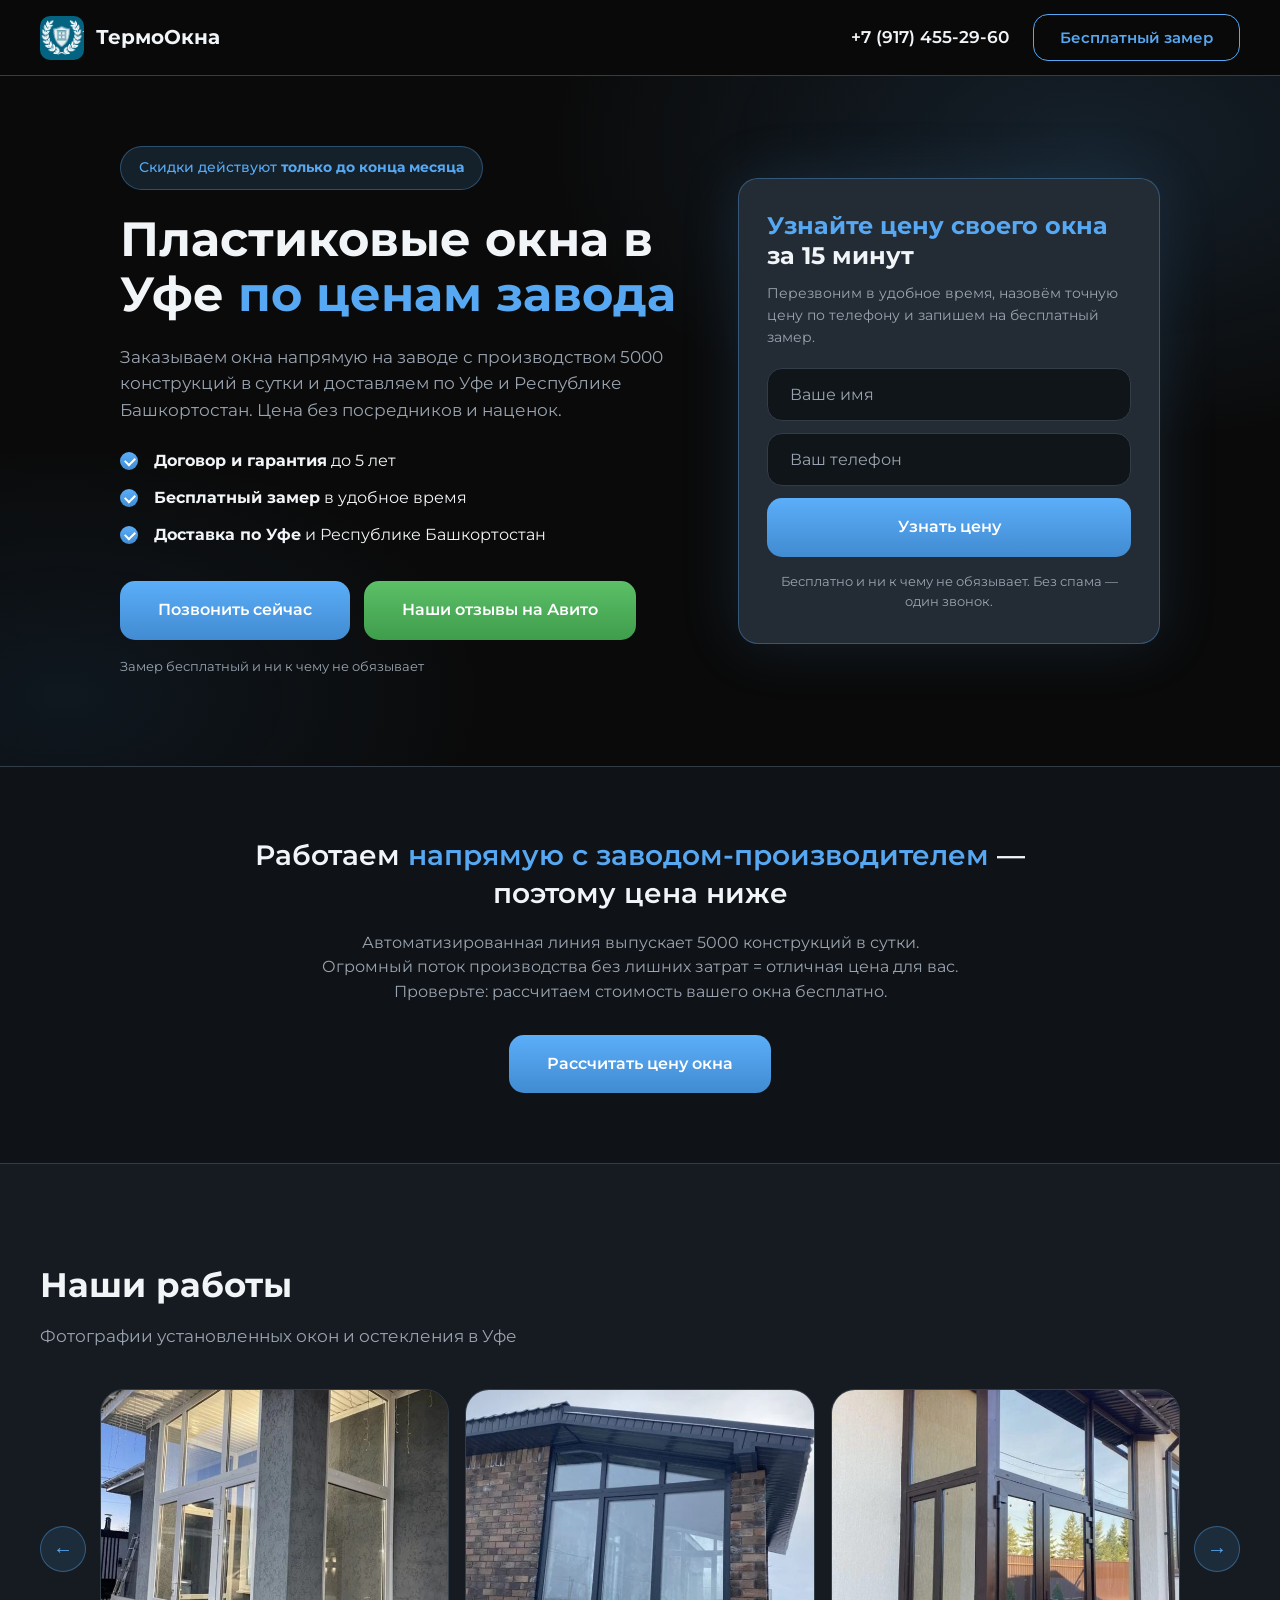
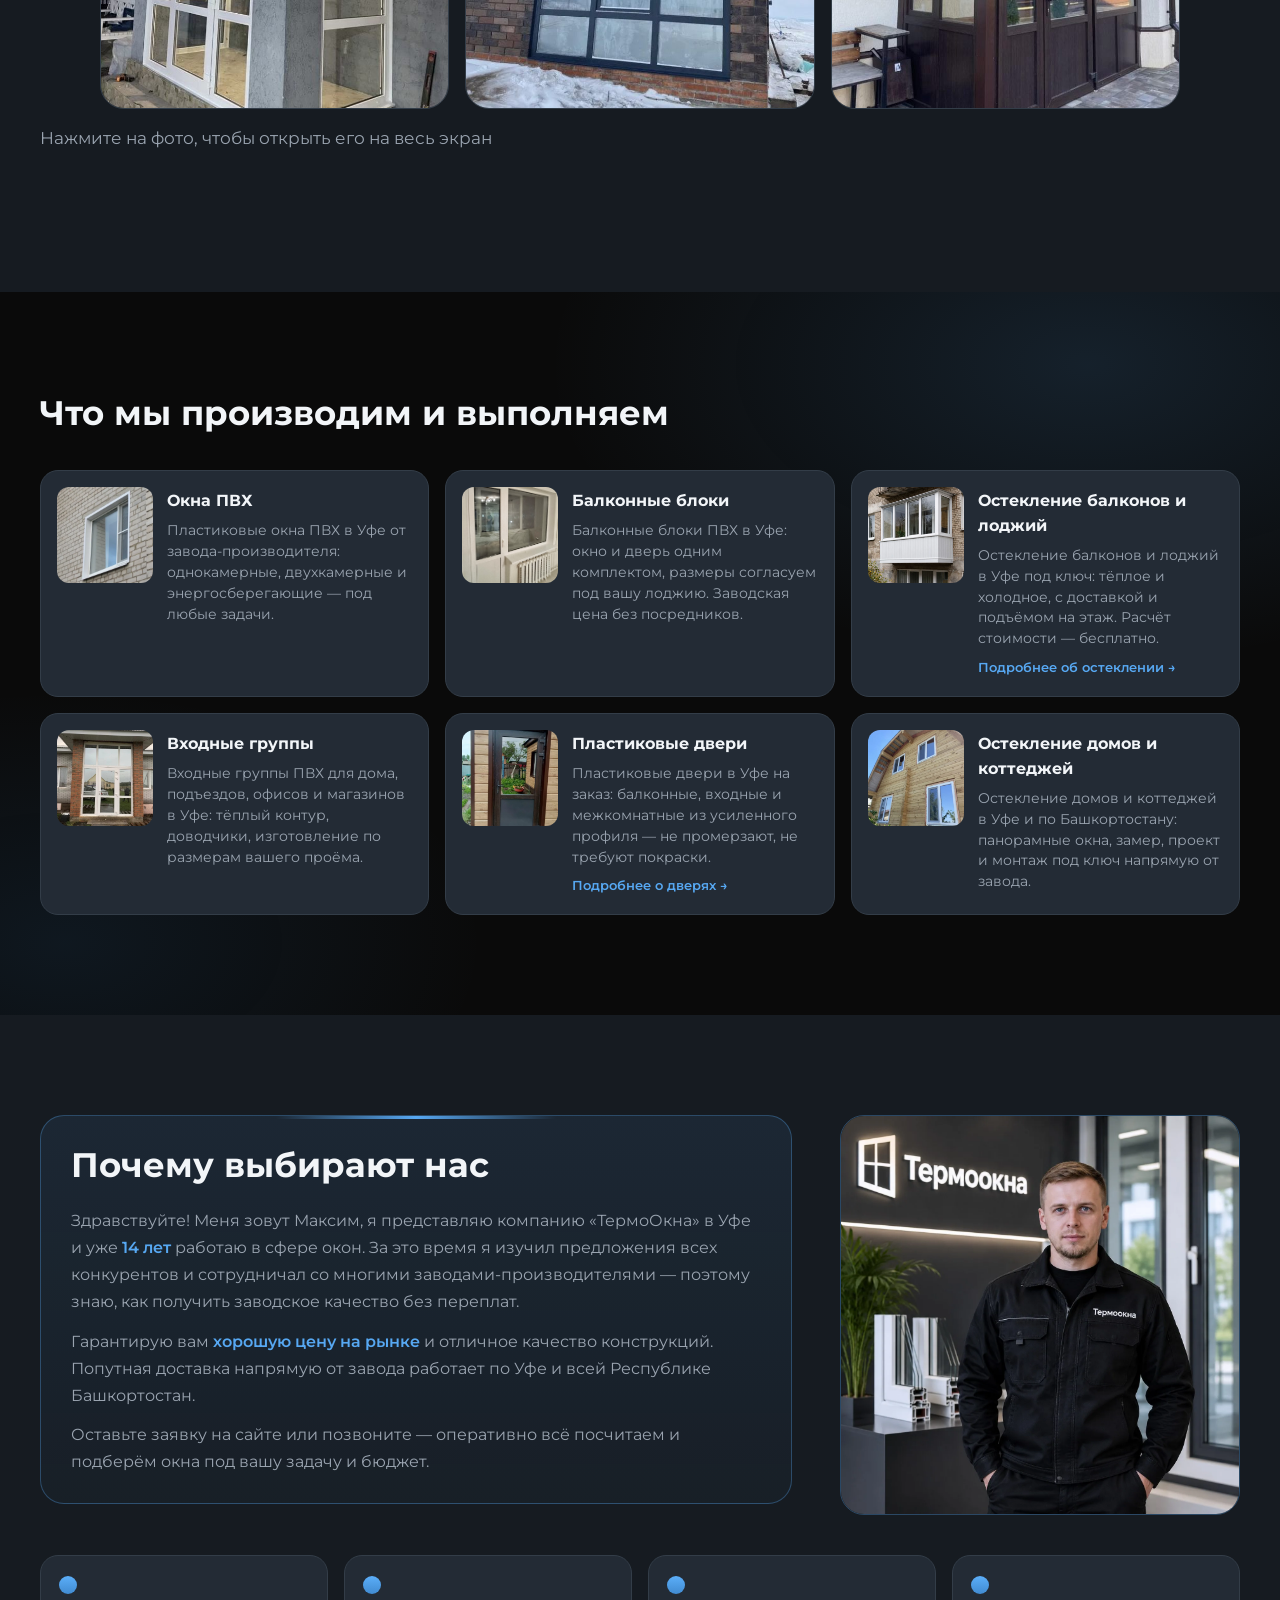
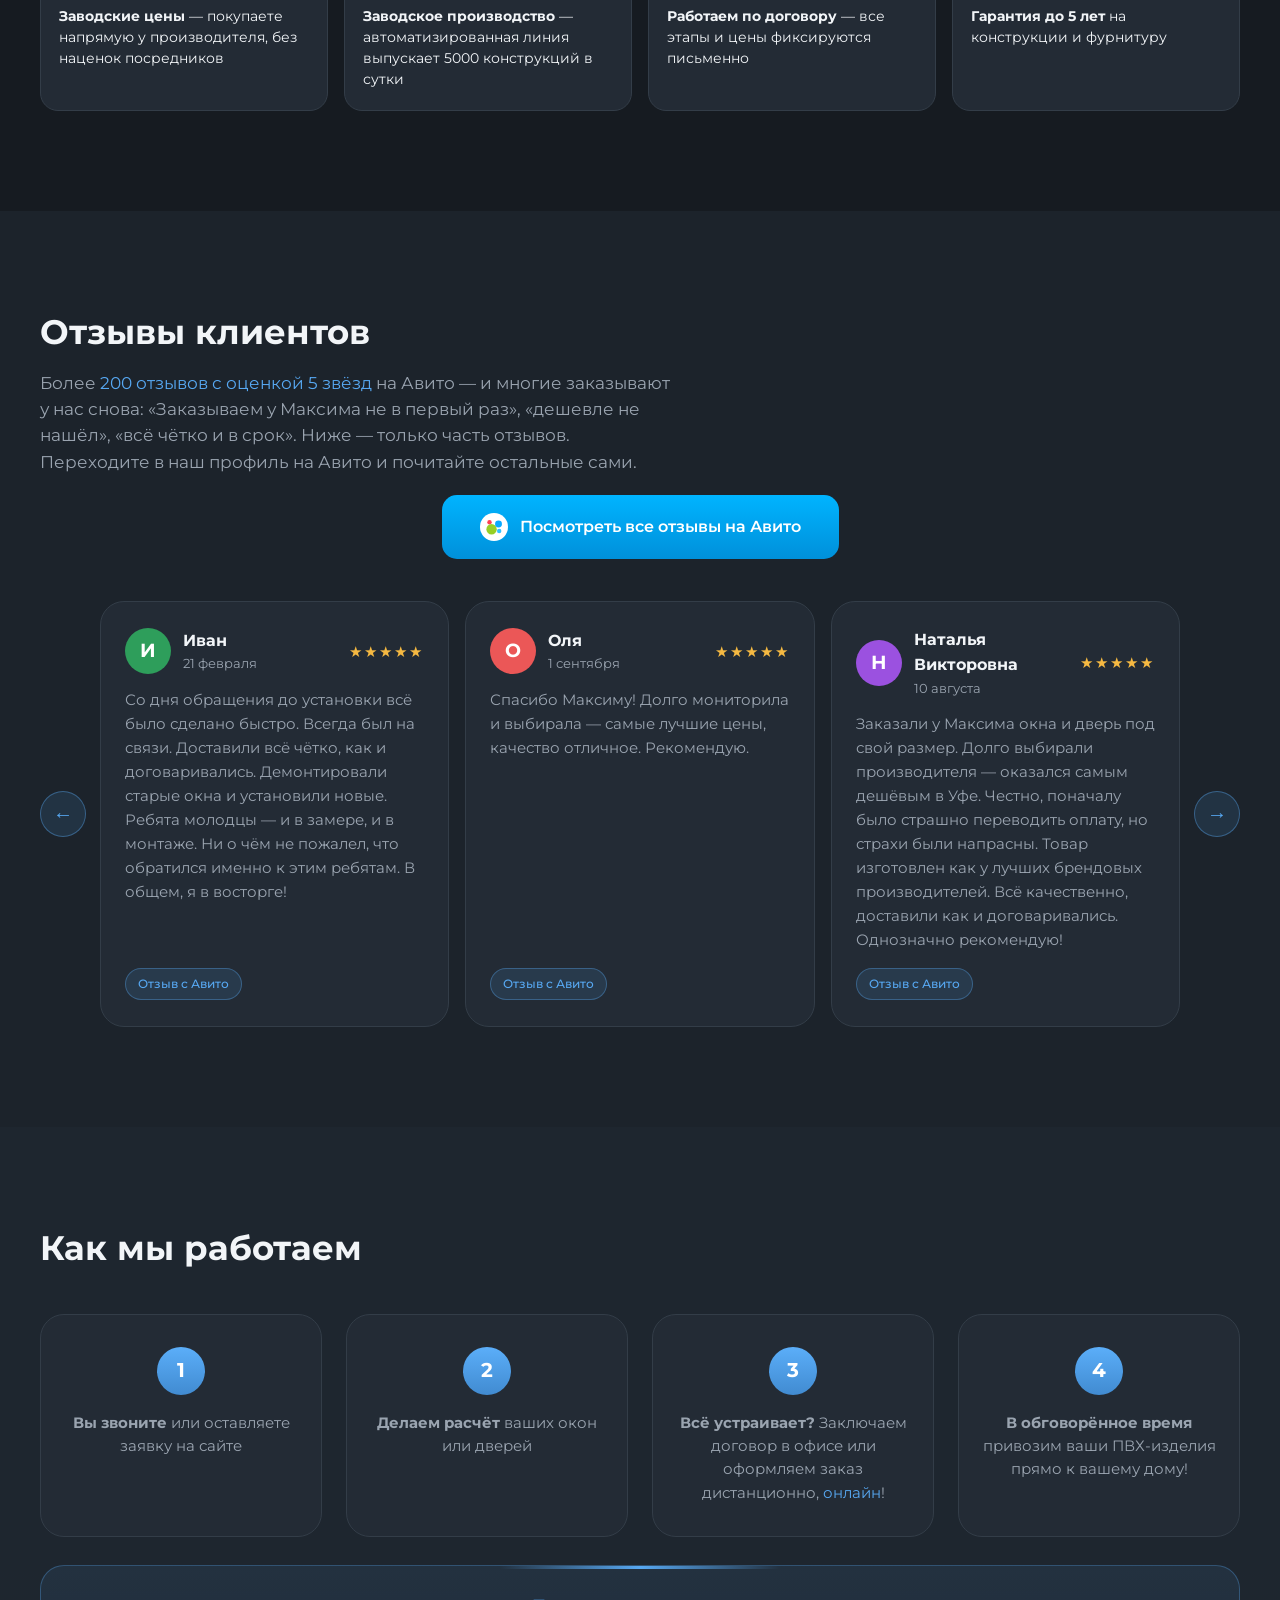
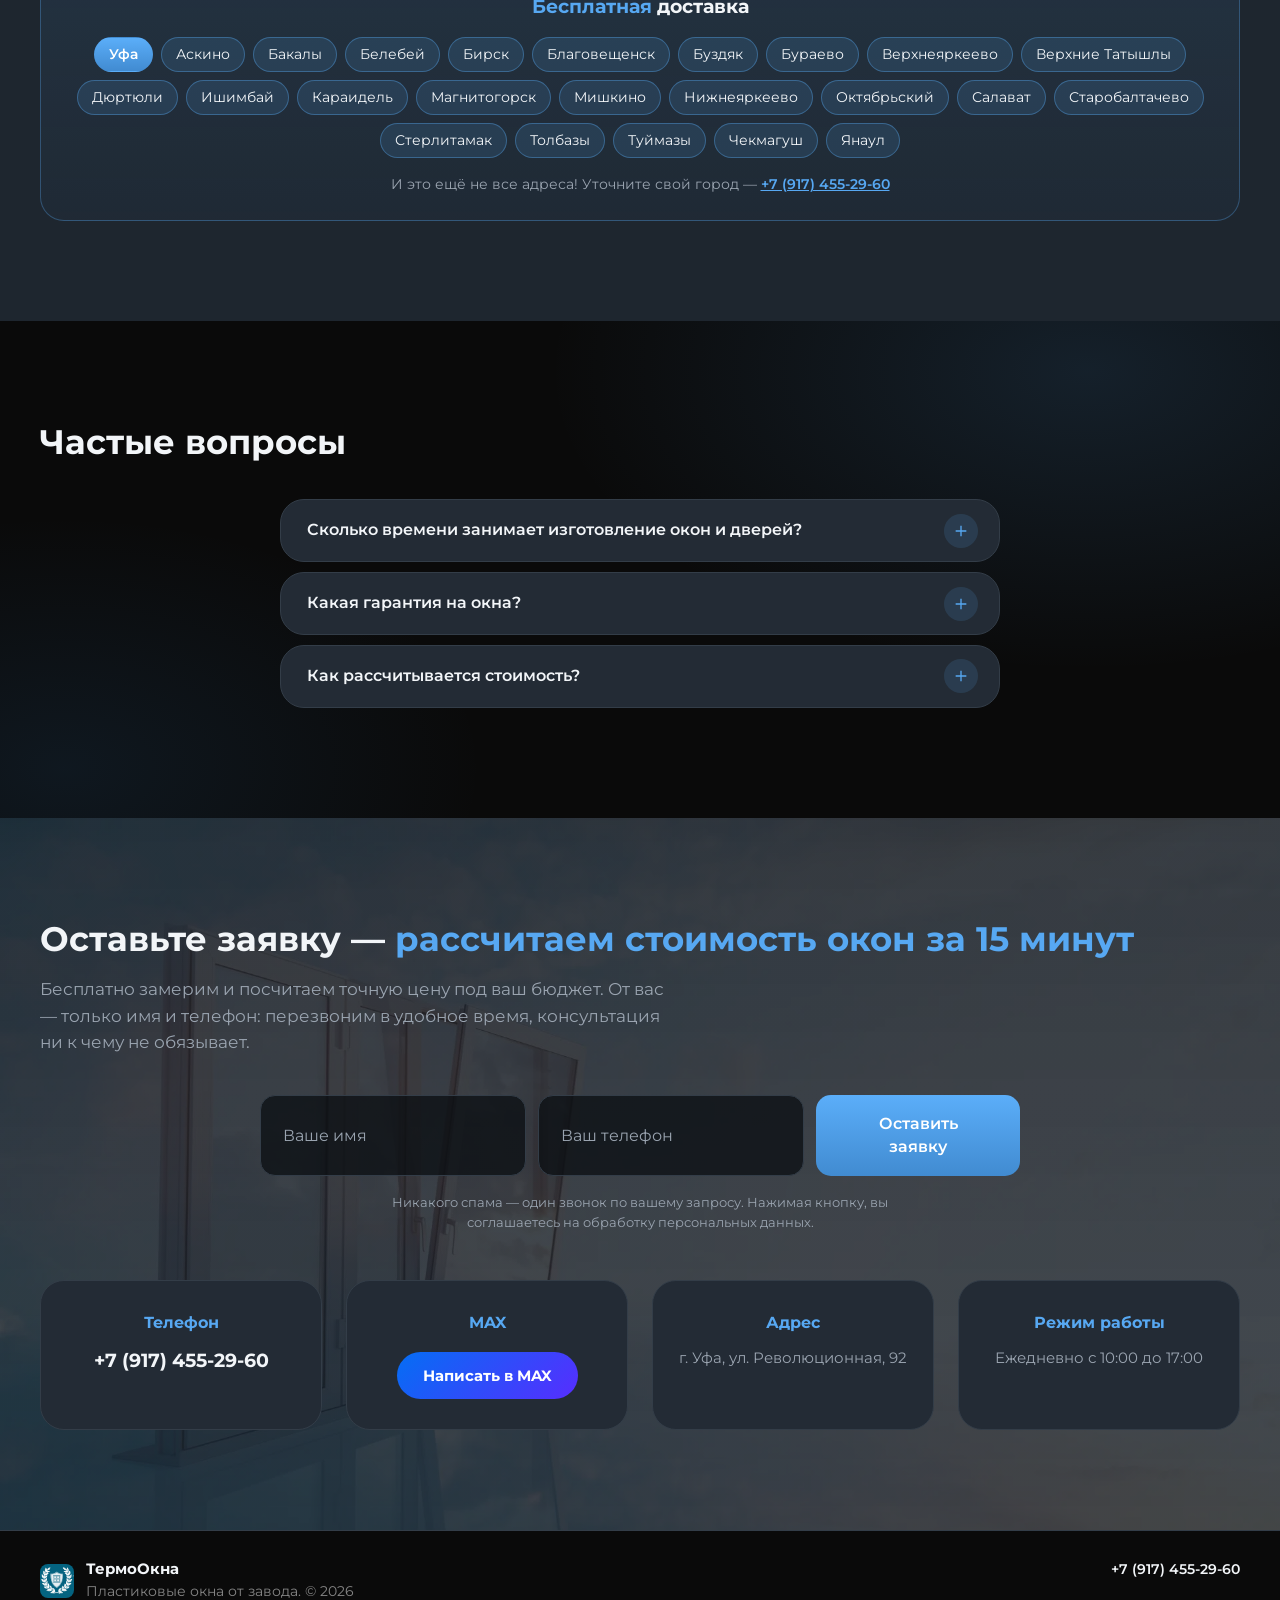
==== commit 53241a2c: "Add plastic doors service page with prices" ====
--- a/index.html
+++ b/index.html
@@ -226,6 +226,7 @@
             <div class="card-body">
               <h3><b>Пластиковые двери</b></h3>
               <p>Пластиковые двери в Уфе на заказ: балконные, входные и межкомнатные из усиленного профиля — не промерзают, не требуют покраски.</p>
+              <a class="card-link" href="plastikovye-dveri.html">Подробнее о дверях &#8594;</a>
             </div>
           </article>
           <article class="card">
--- a/style.css
+++ b/style.css
@@ -774,6 +774,14 @@
   grid-template-columns: repeat(2, 1fr);
 }
 
+.benefits-three {
+  grid-template-columns: repeat(3, 1fr);
+}
+
+.price-cards-three {
+  grid-template-columns: repeat(3, 1fr);
+}
+
 .price-cards {
   display: grid;
   grid-template-columns: 1fr 1fr;
@@ -1206,6 +1214,14 @@
     grid-template-columns: 1fr 1fr;
   }
 
+  .price-cards-three {
+    grid-template-columns: 1fr;
+  }
+
+  .benefits.benefits-three {
+    grid-template-columns: 1fr;
+  }
+
   .cards,
   .contacts-grid {
     grid-template-columns: 1fr 1fr;
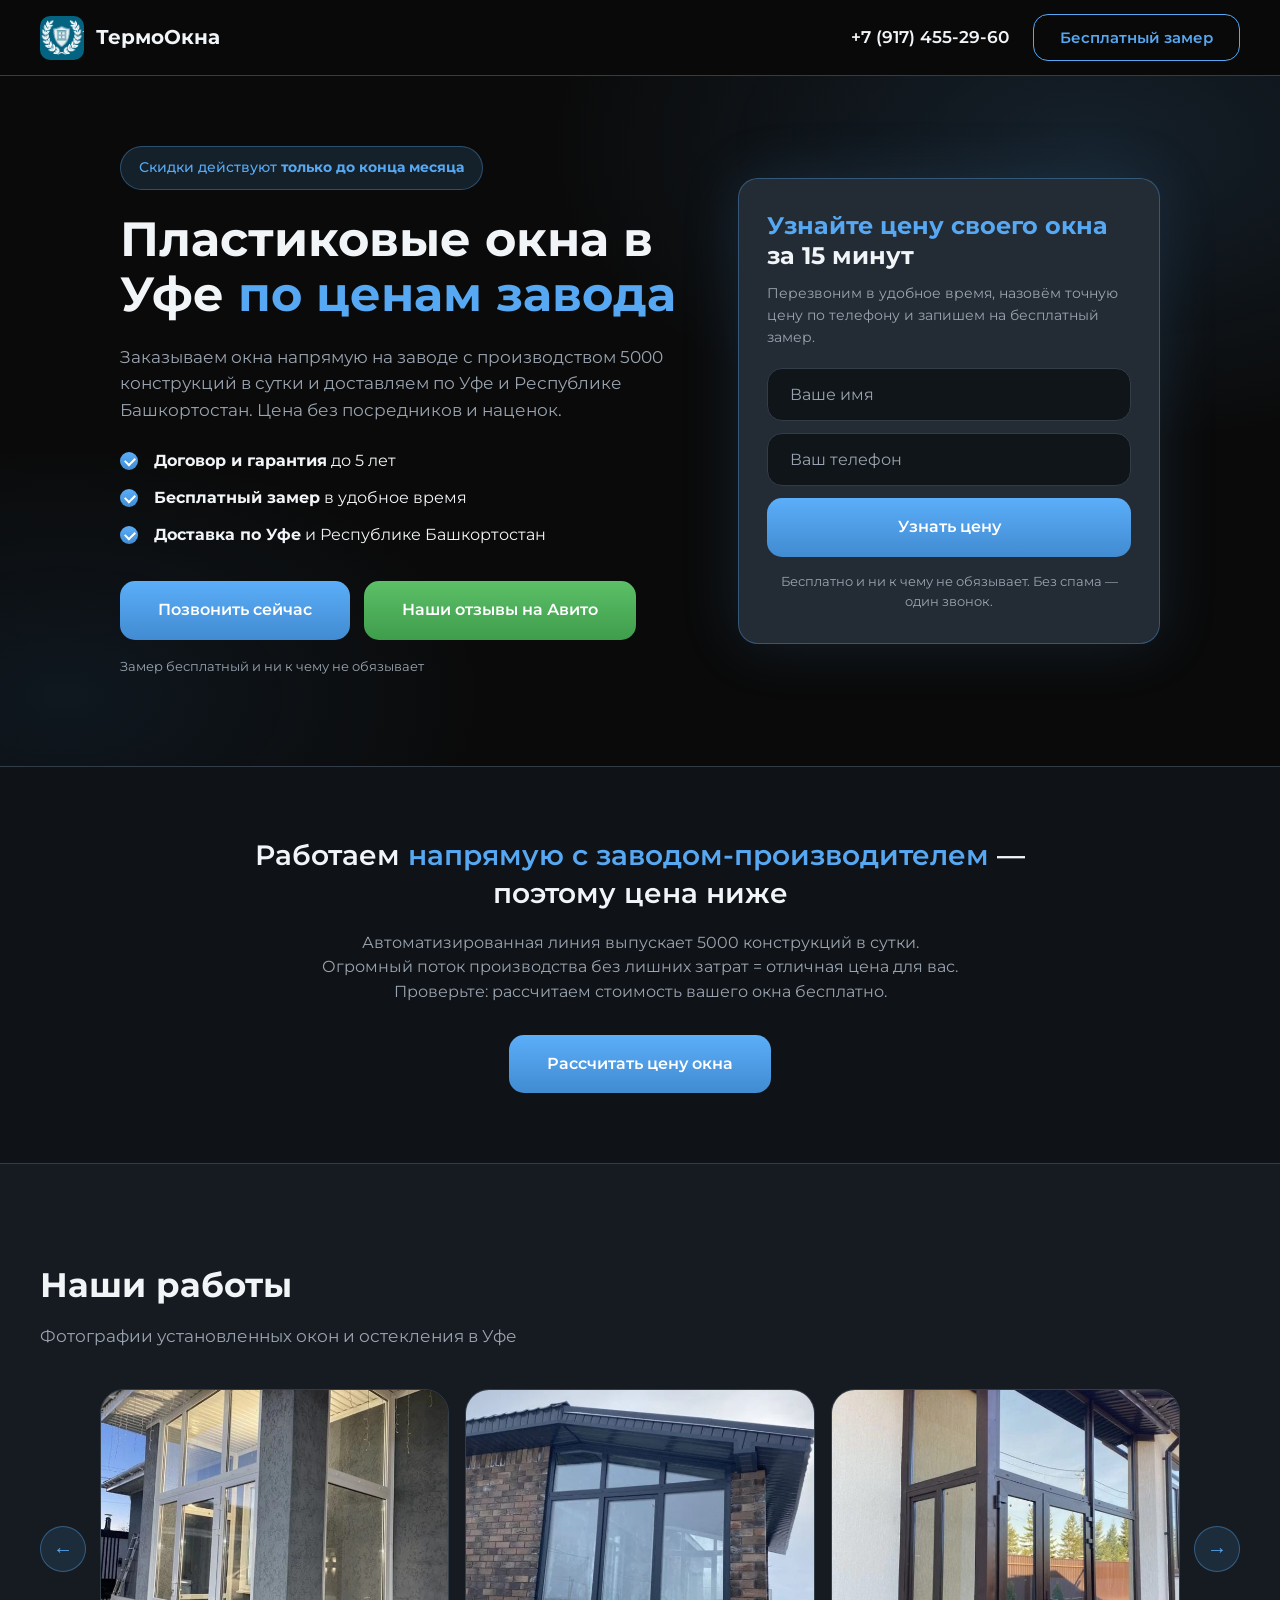
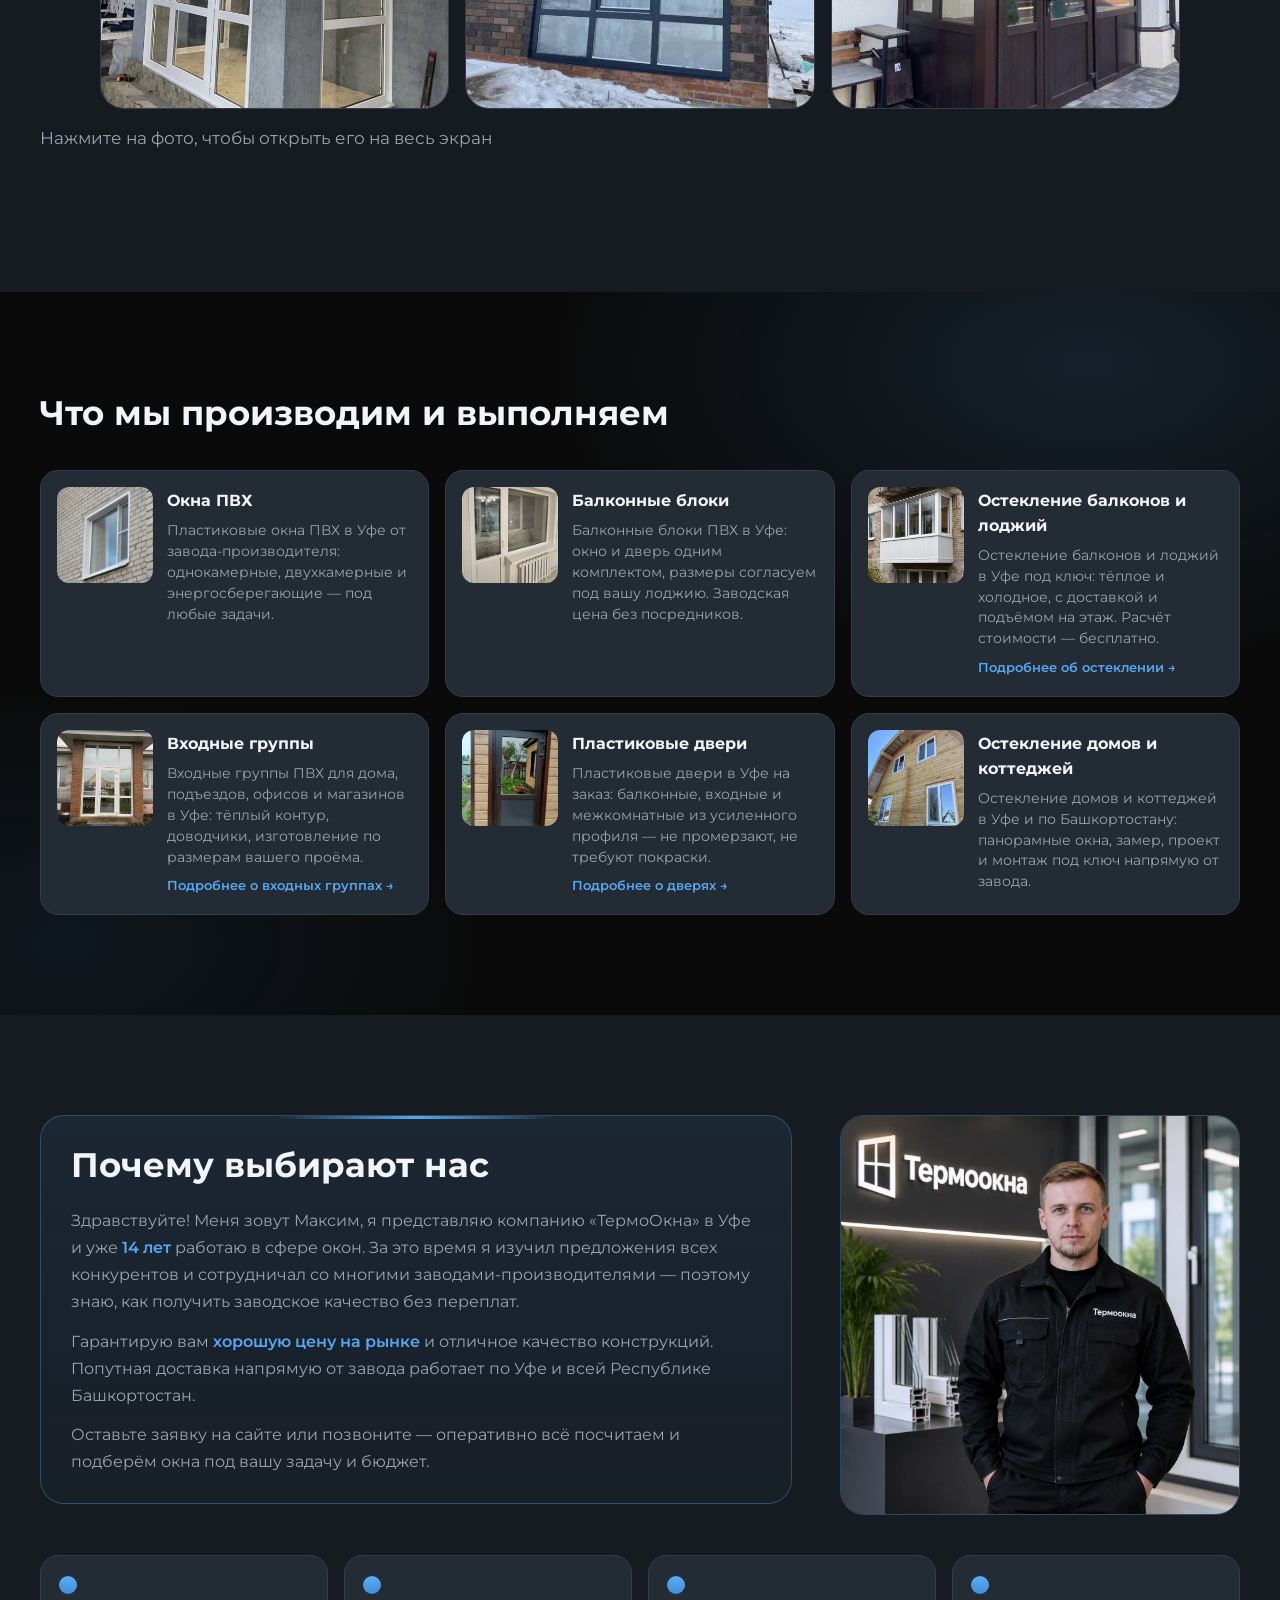
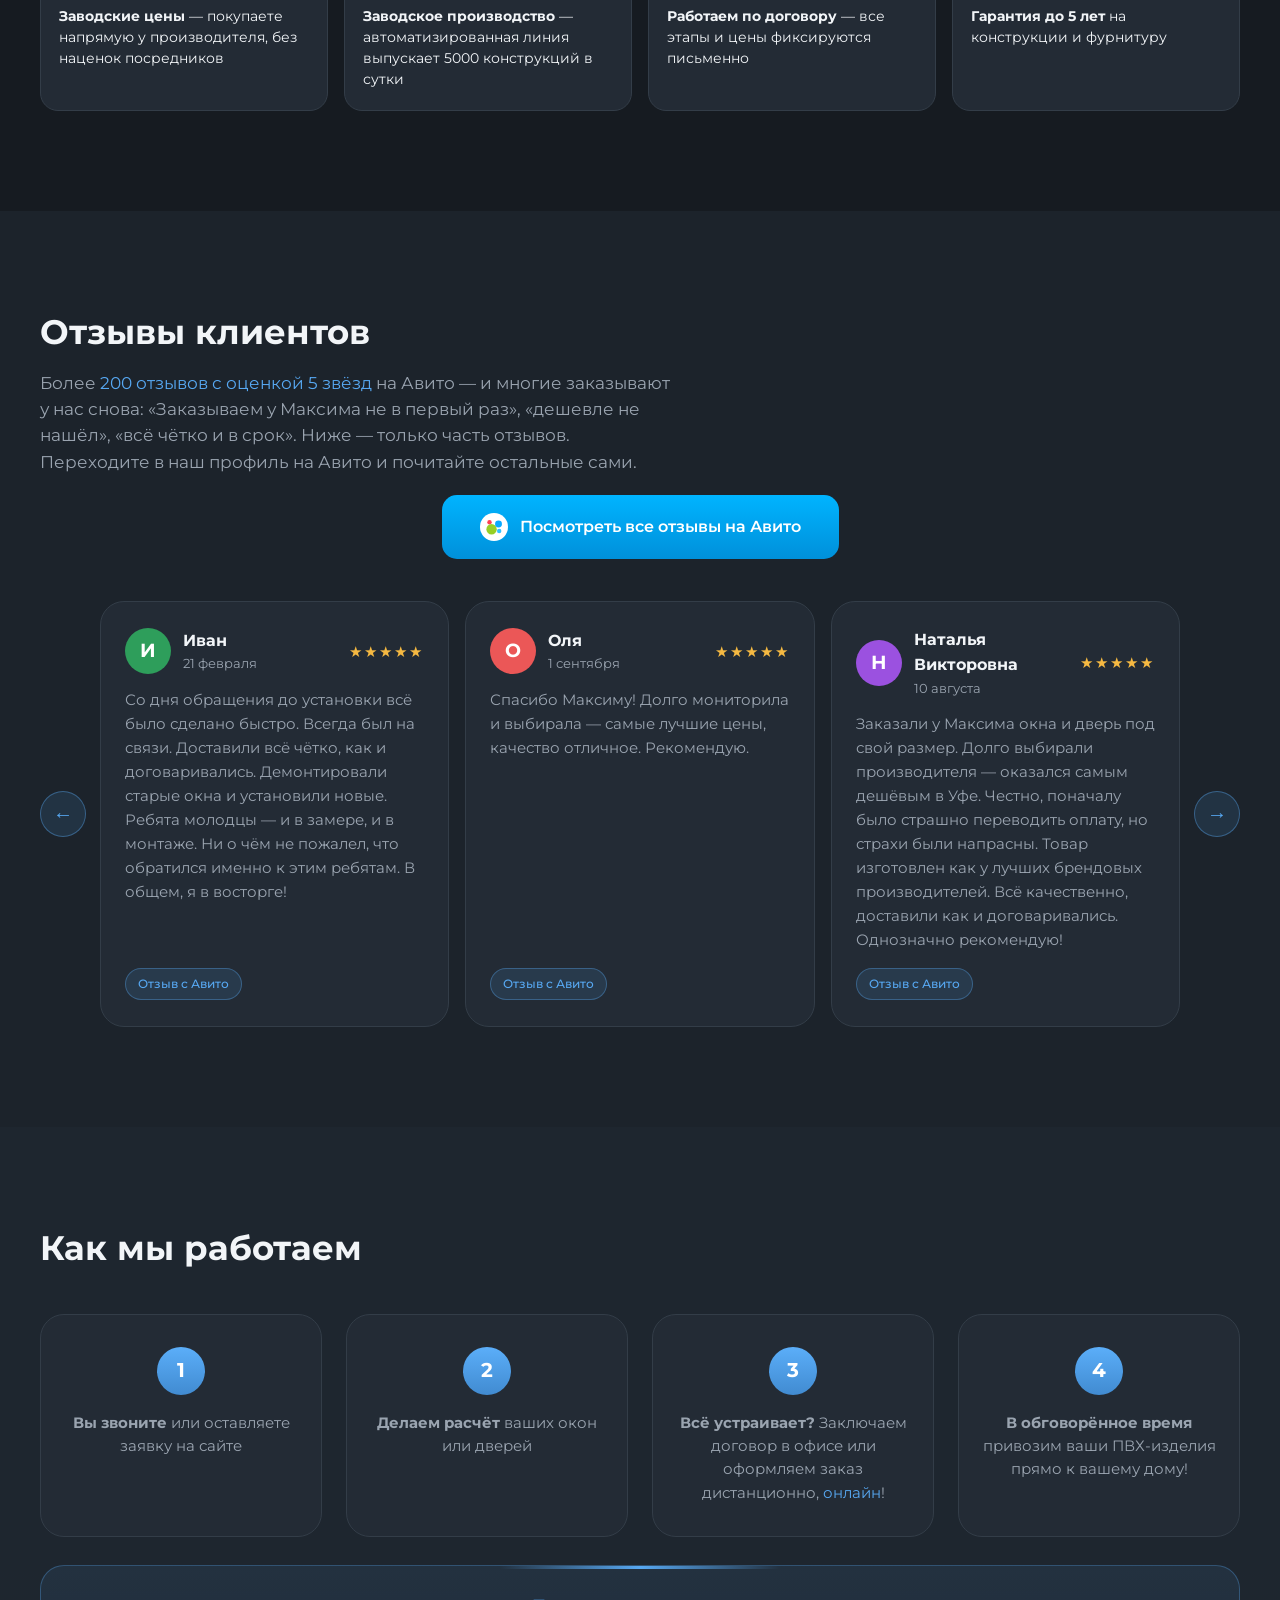
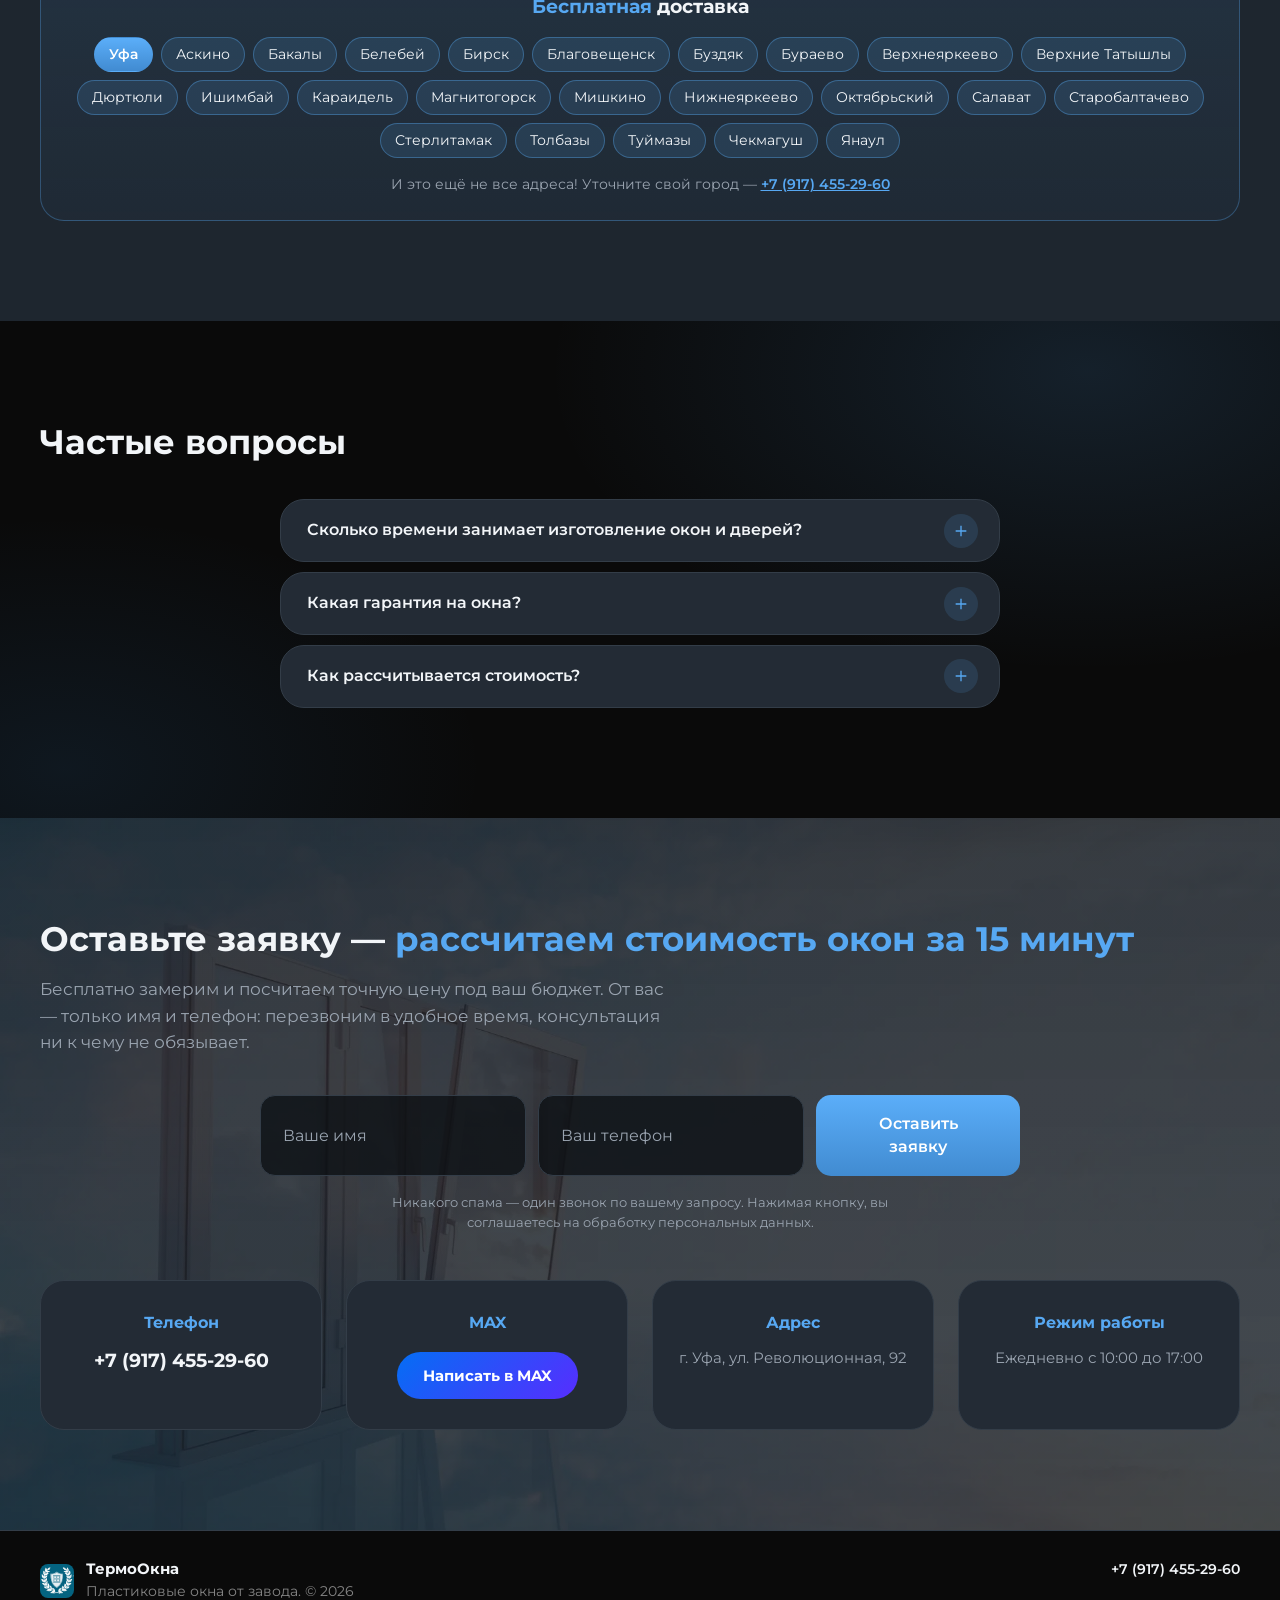
==== commit d1794eb4: "Add entrance groups service page with prices" ====
--- a/index.html
+++ b/index.html
@@ -219,6 +219,7 @@
             <div class="card-body">
               <h3><b>Входные группы</b></h3>
               <p>Входные группы ПВХ для дома, подъездов, офисов и магазинов в Уфе: тёплый контур, доводчики, изготовление по размерам вашего проёма.</p>
+              <a class="card-link" href="vhodnye-gruppy.html">Подробнее о входных группах &#8594;</a>
             </div>
           </article>
           <article class="card">
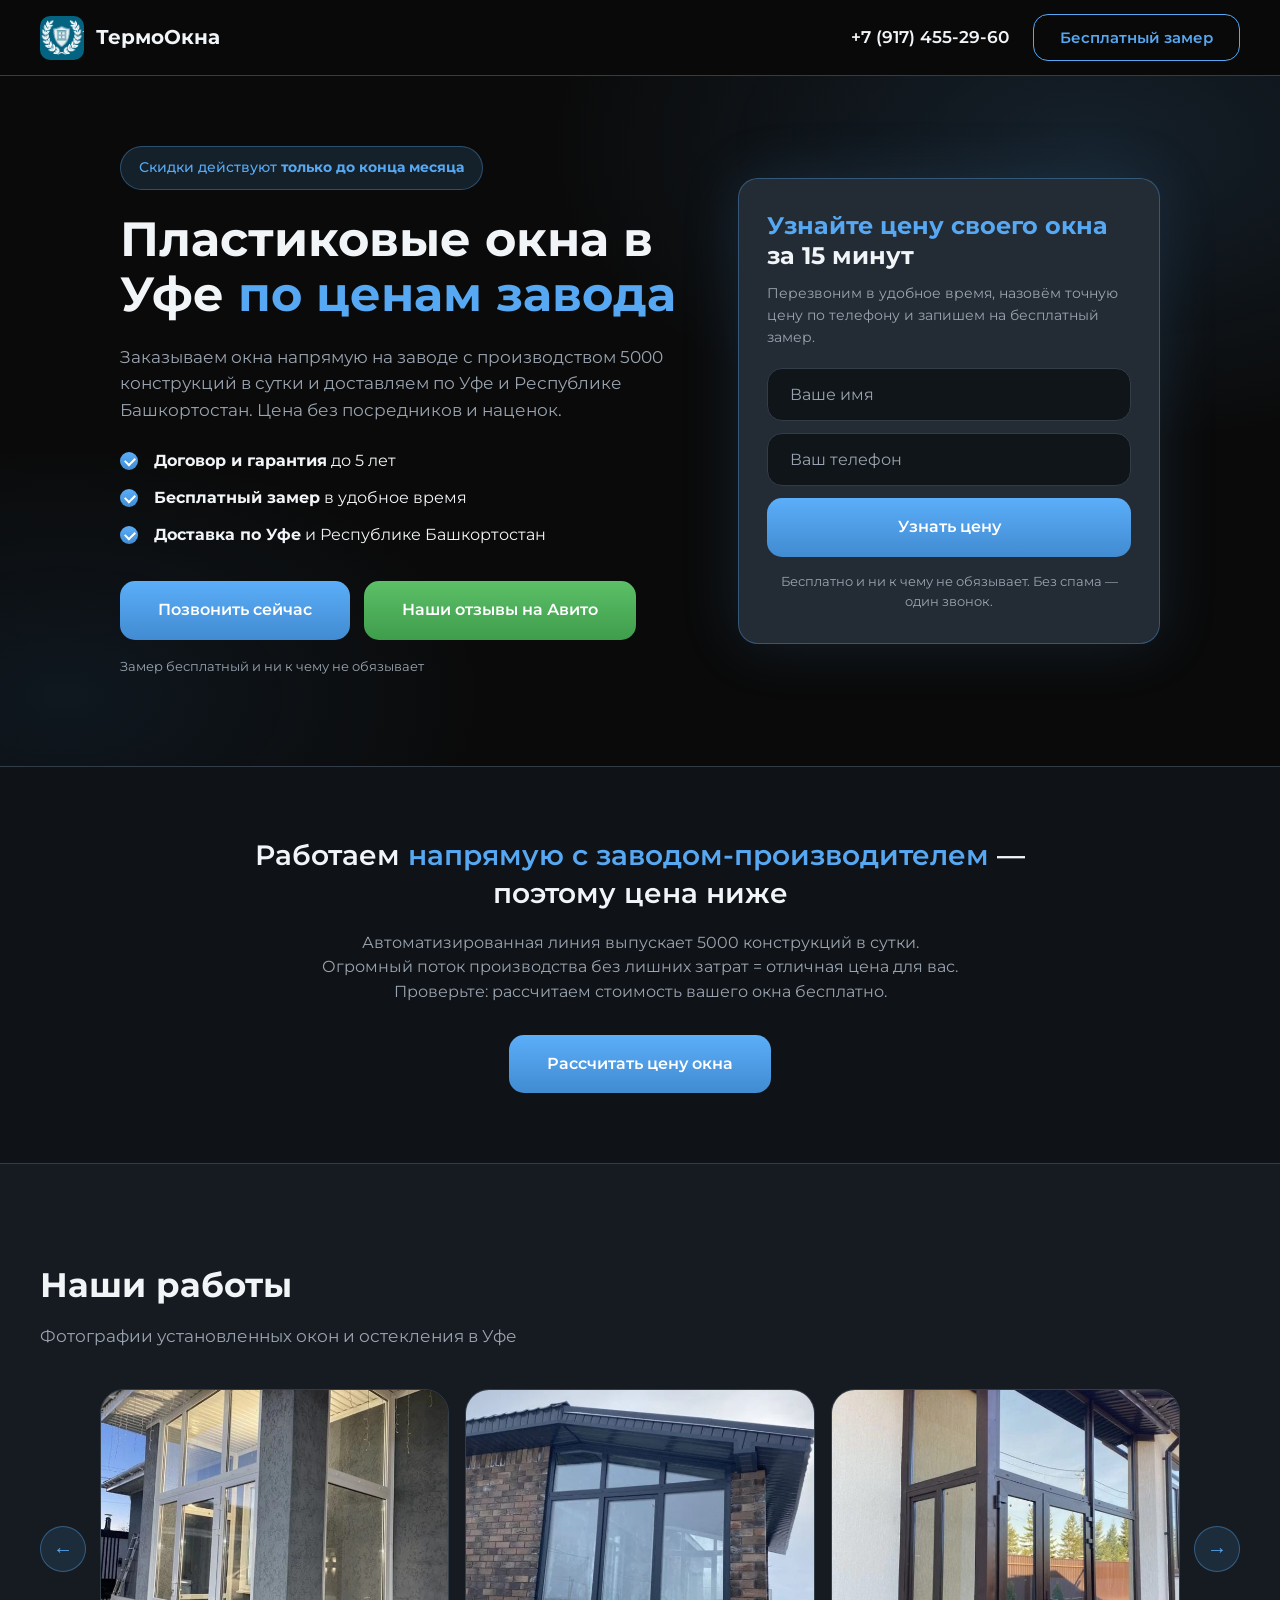
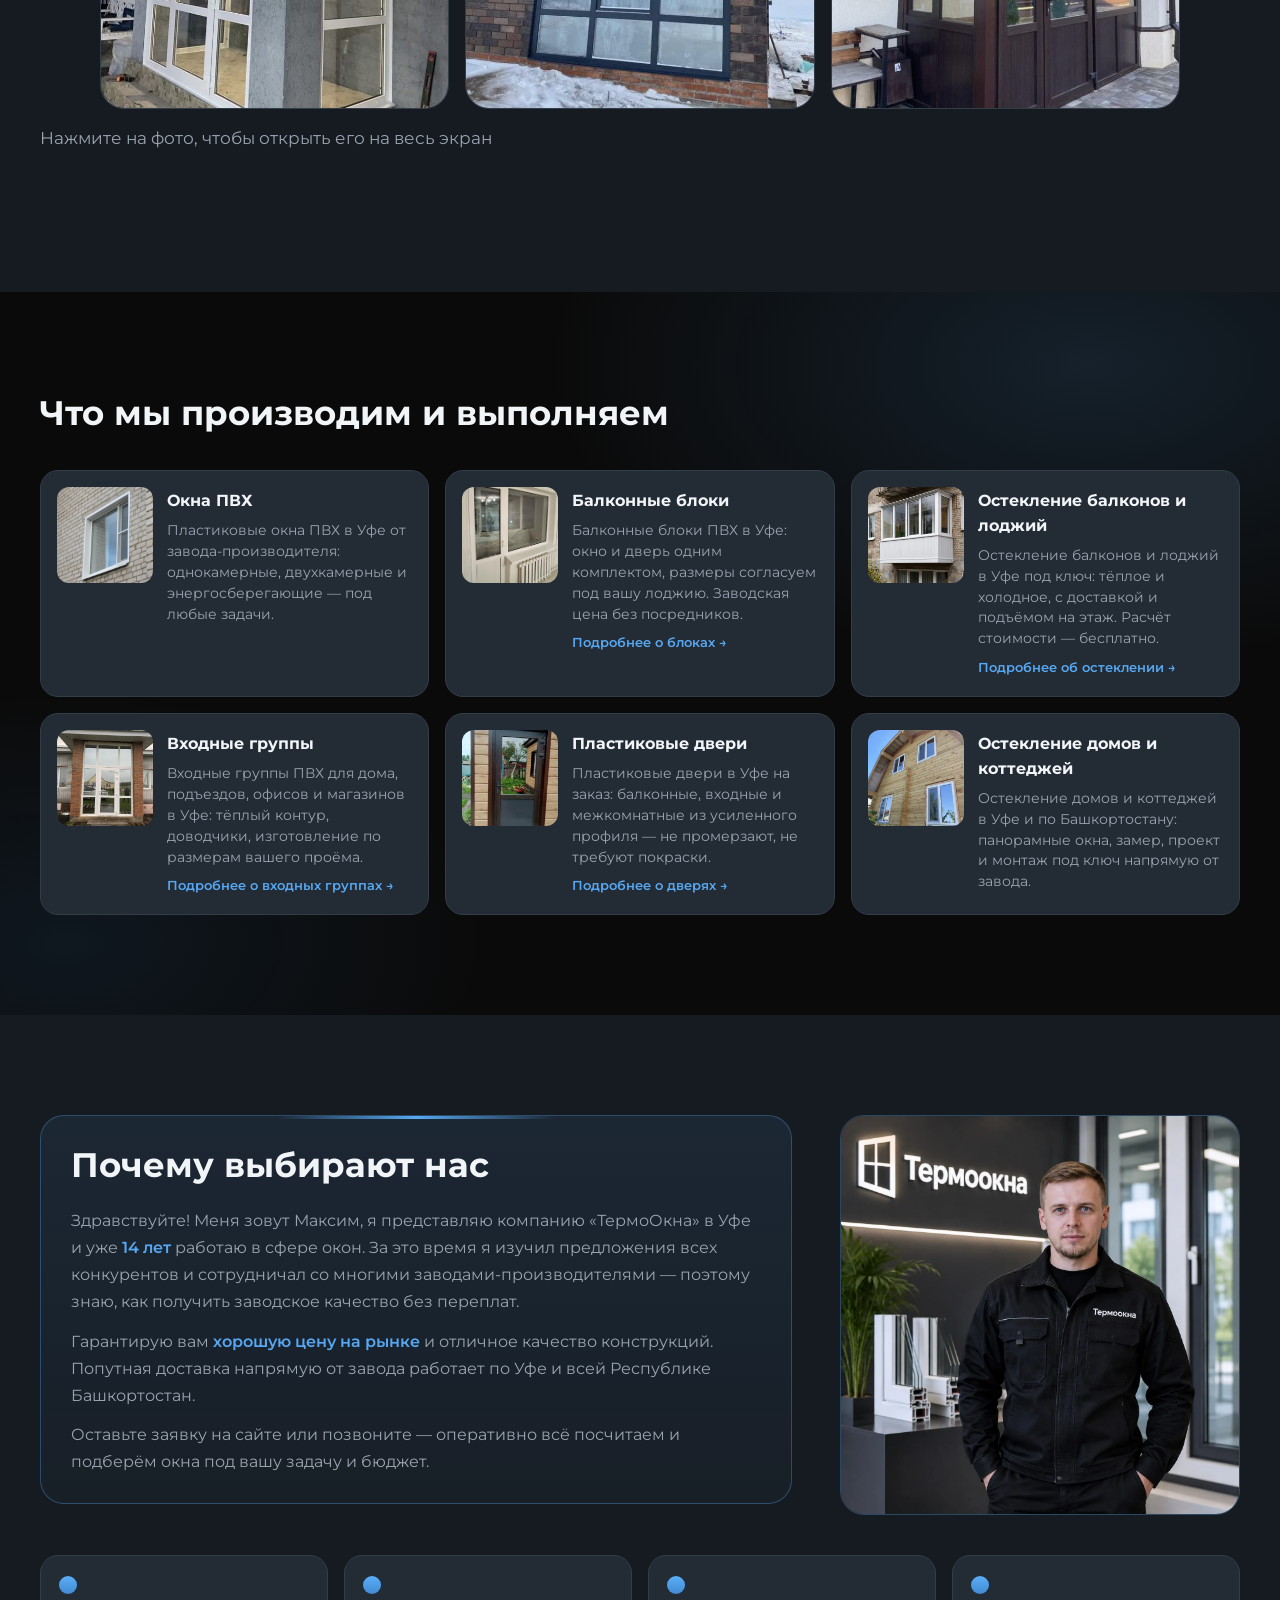
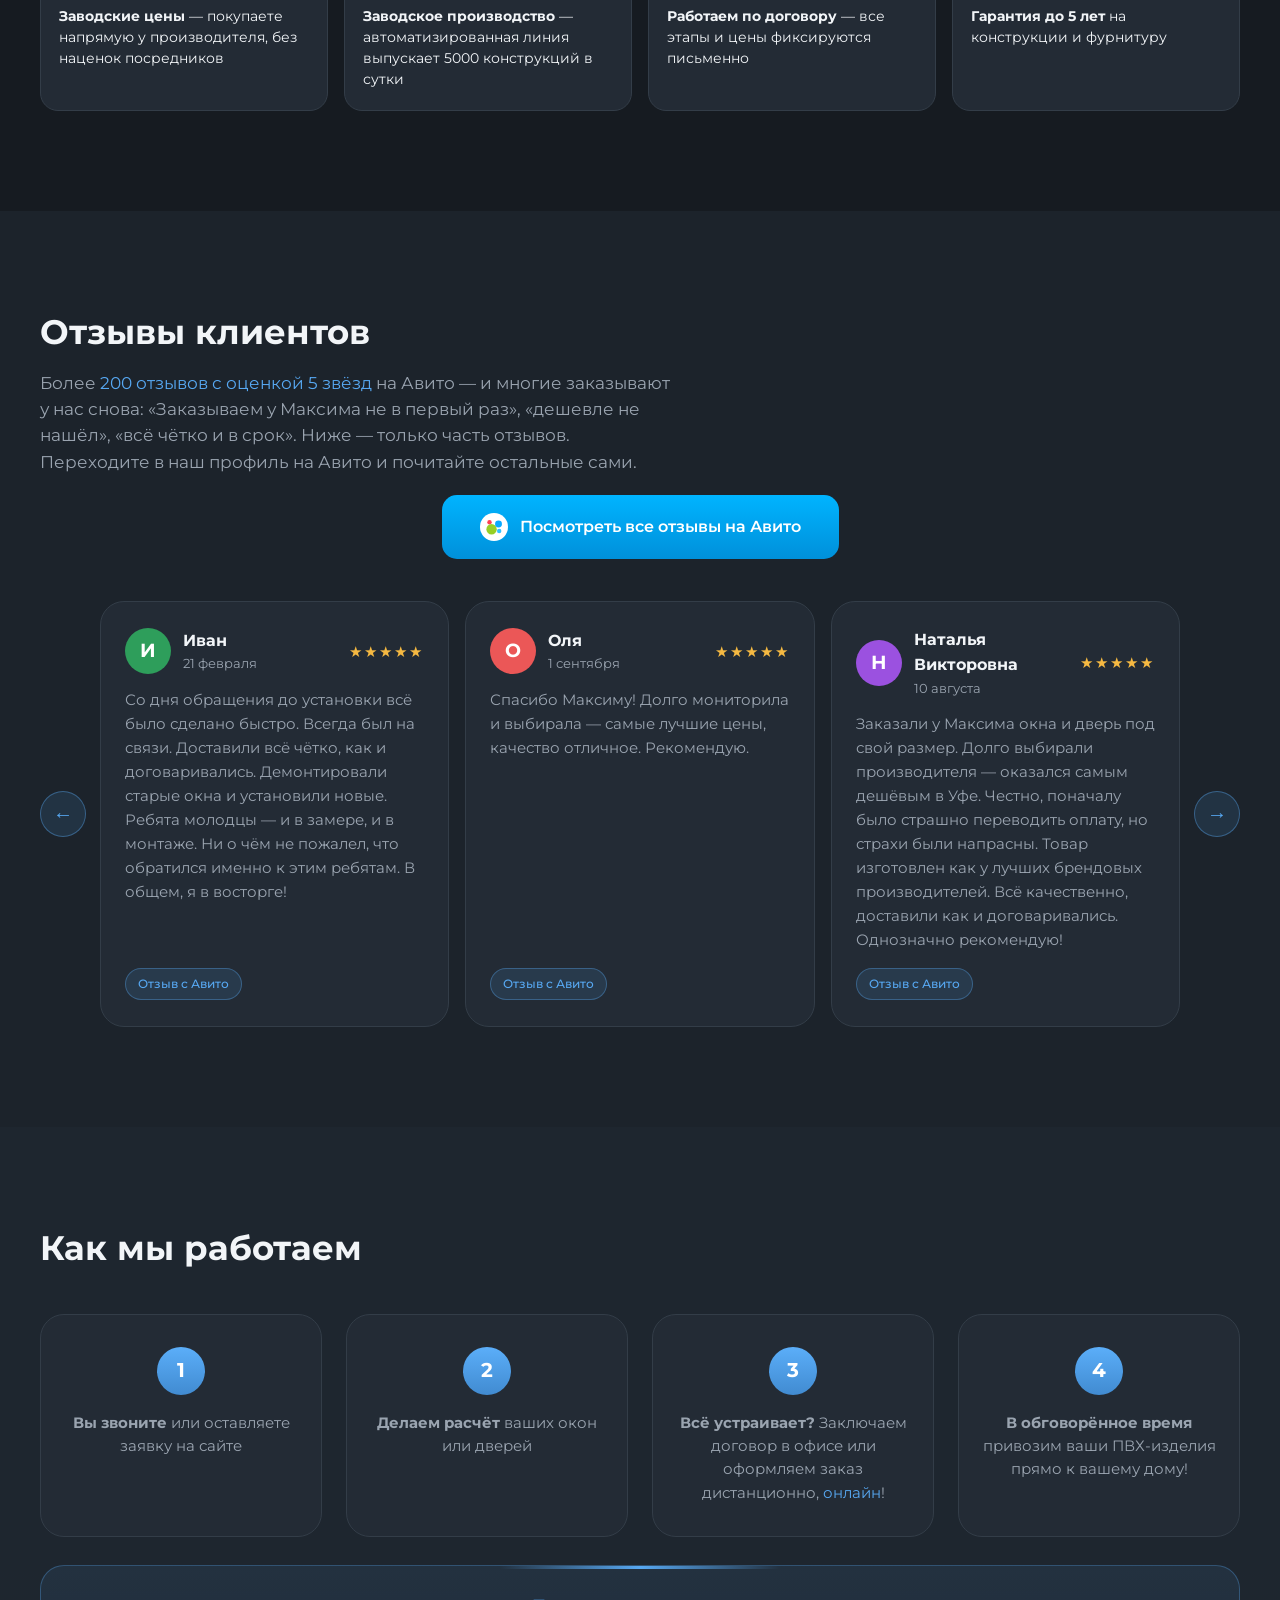
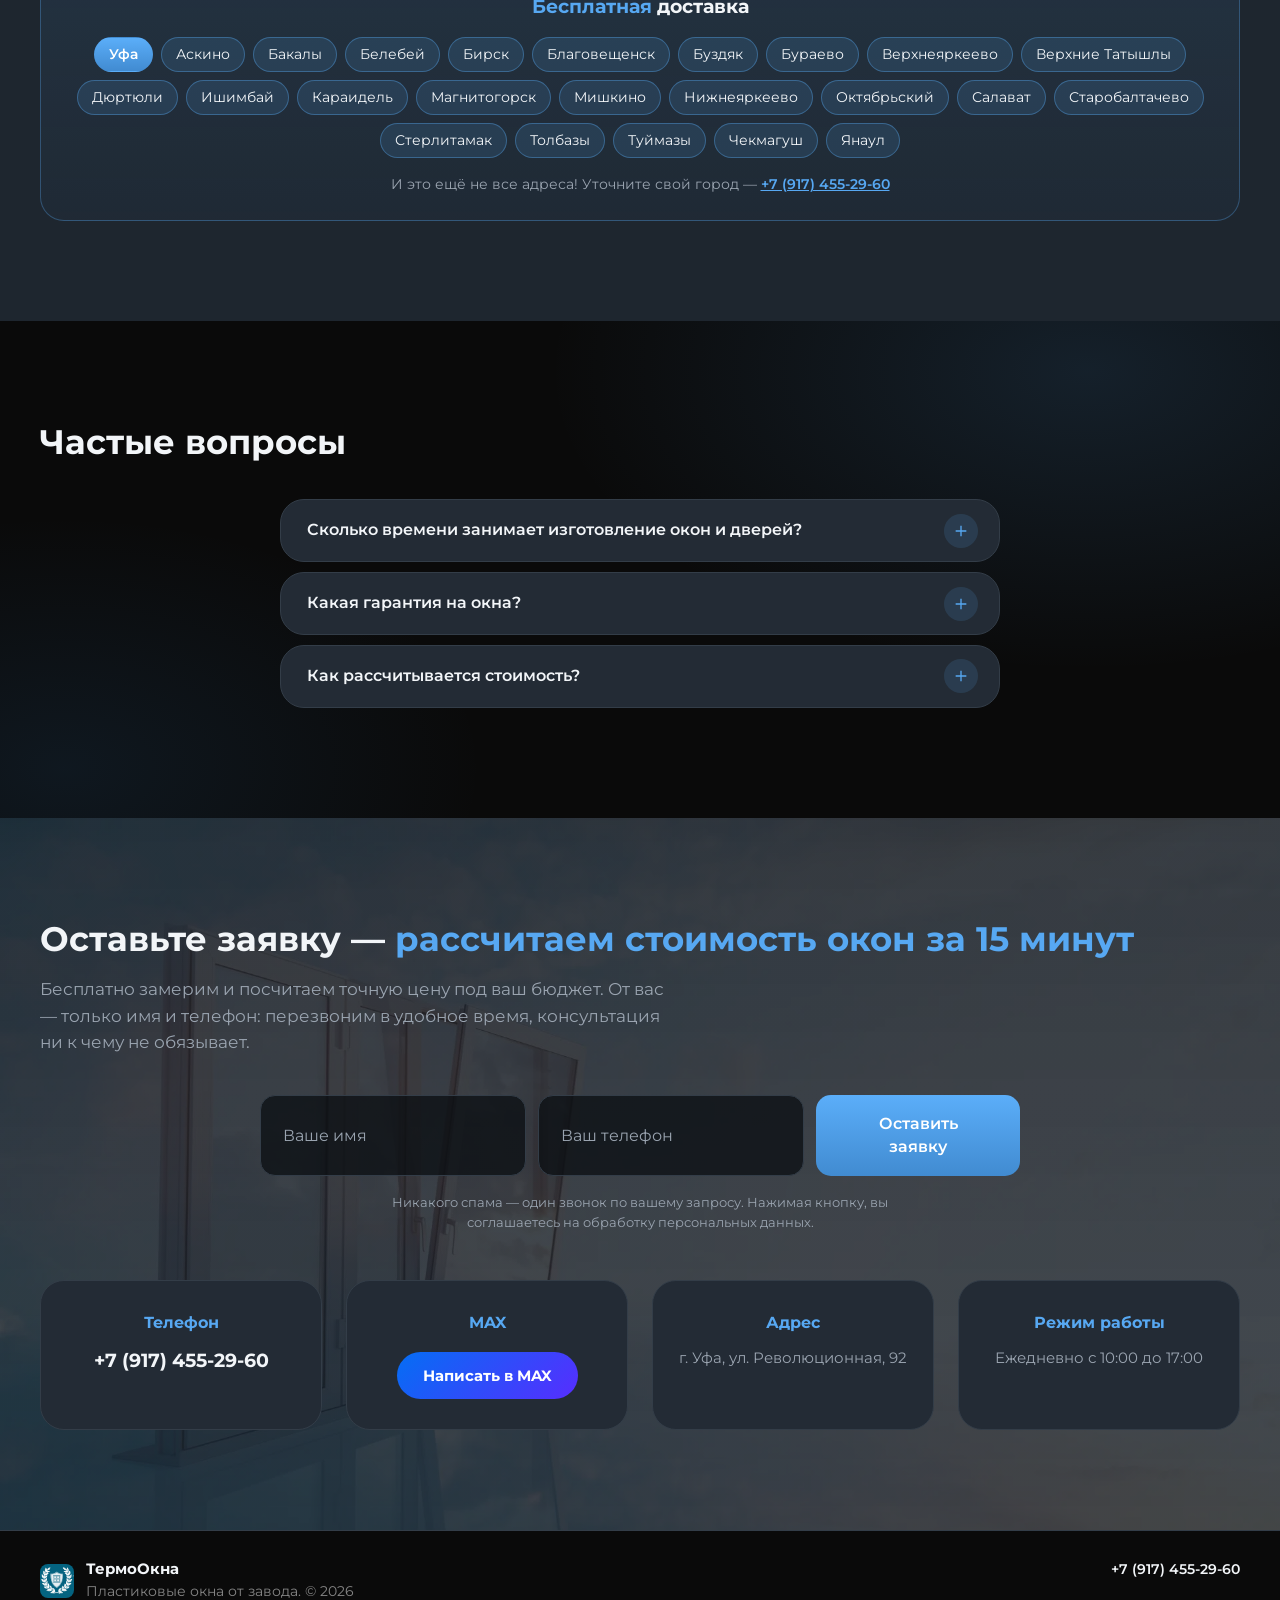
==== commit ce903aae: "Add balcony blocks service page with prices" ====
--- a/index.html
+++ b/index.html
@@ -204,6 +204,7 @@
             <div class="card-body">
               <h3><b>Балконные блоки</b></h3>
               <p>Балконные блоки ПВХ в Уфе: окно и дверь одним комплектом, размеры согласуем под вашу лоджию. Заводская цена без посредников.</p>
+              <a class="card-link" href="balkonnye-bloki.html">Подробнее о блоках &#8594;</a>
             </div>
           </article>
           <article class="card">
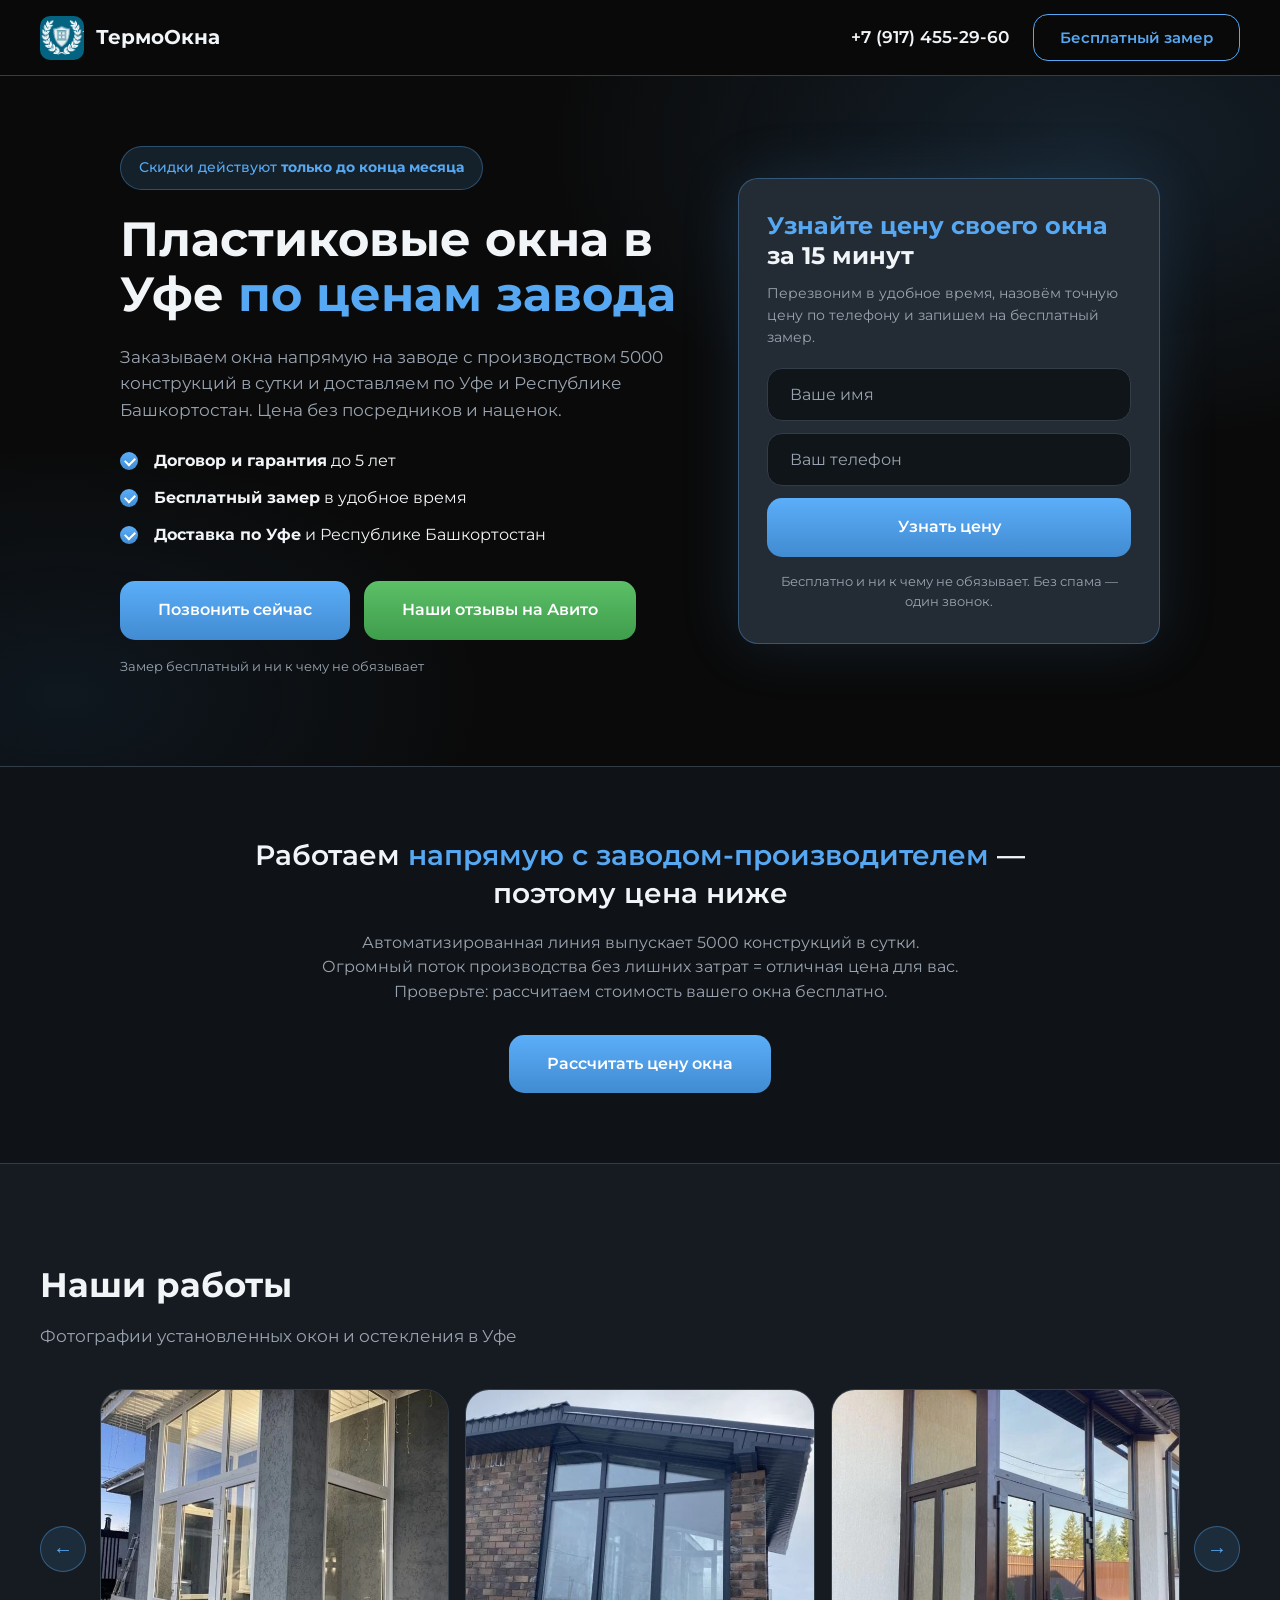
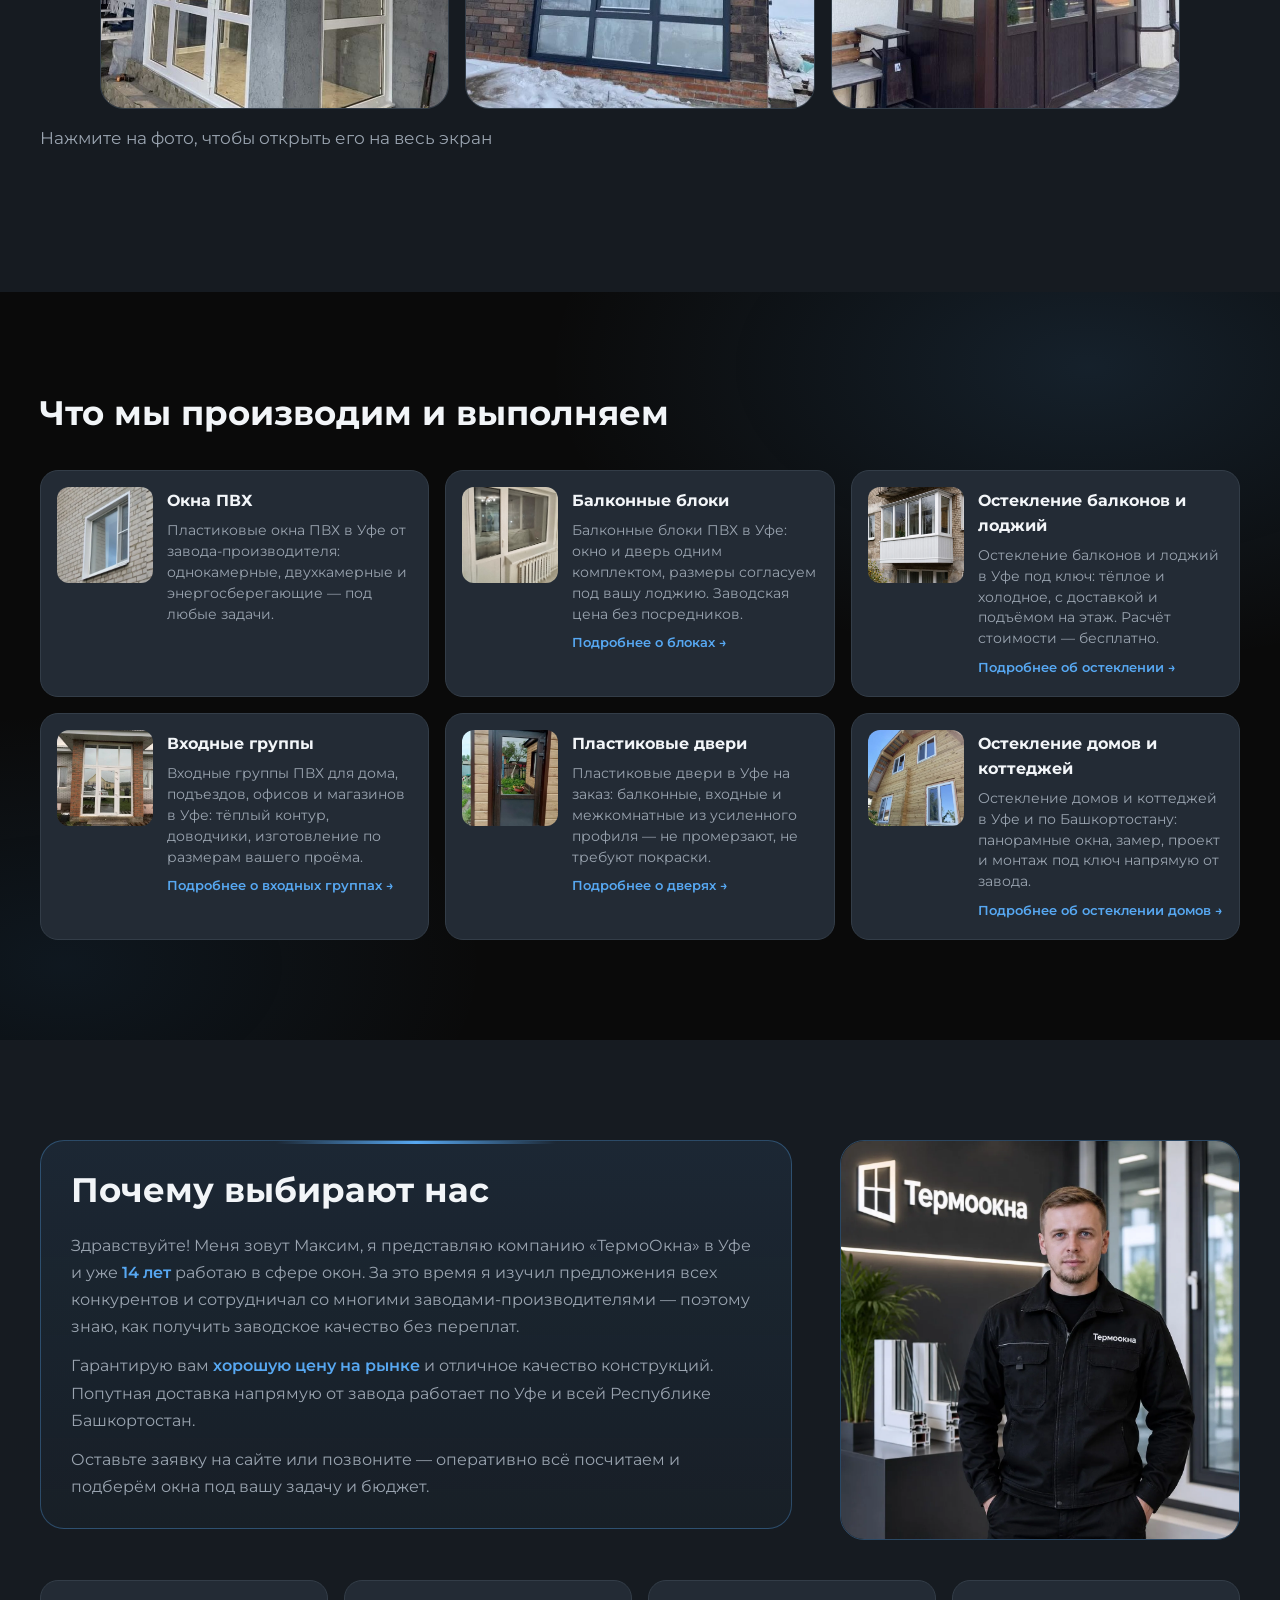
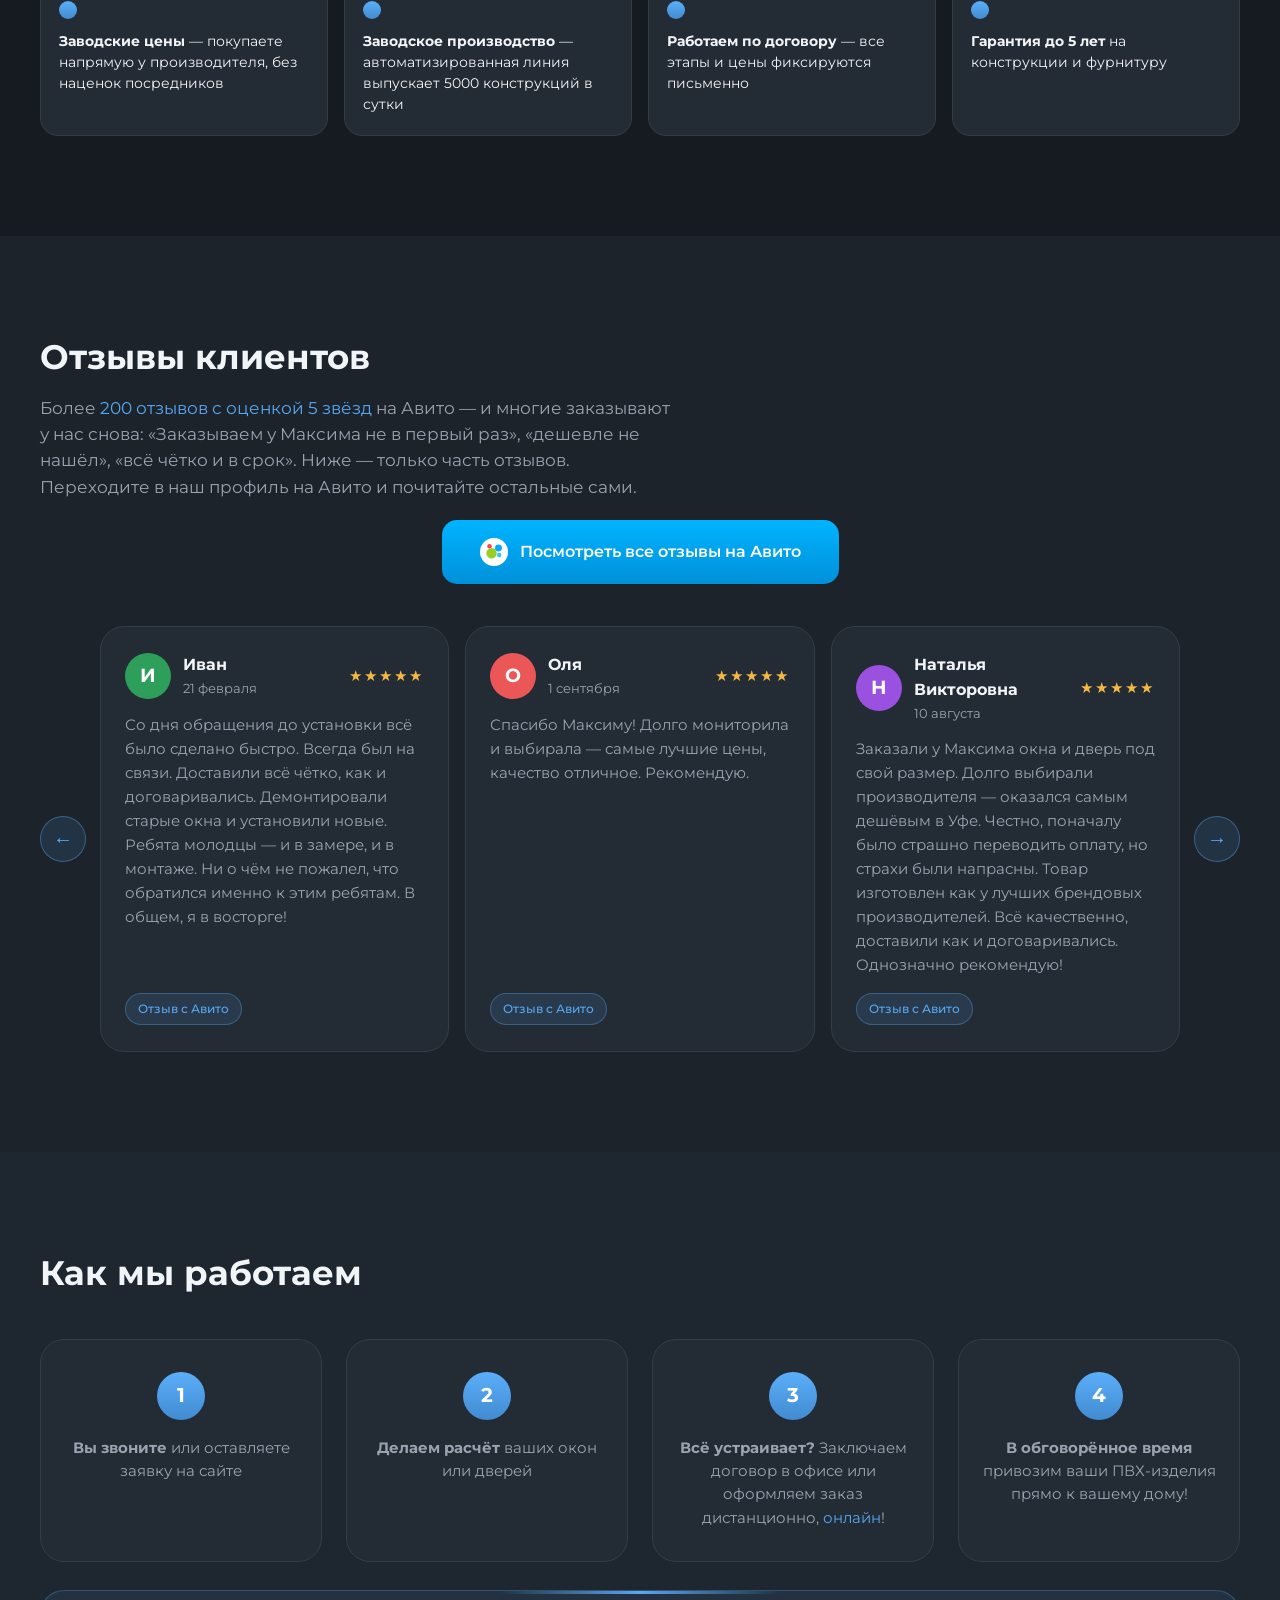
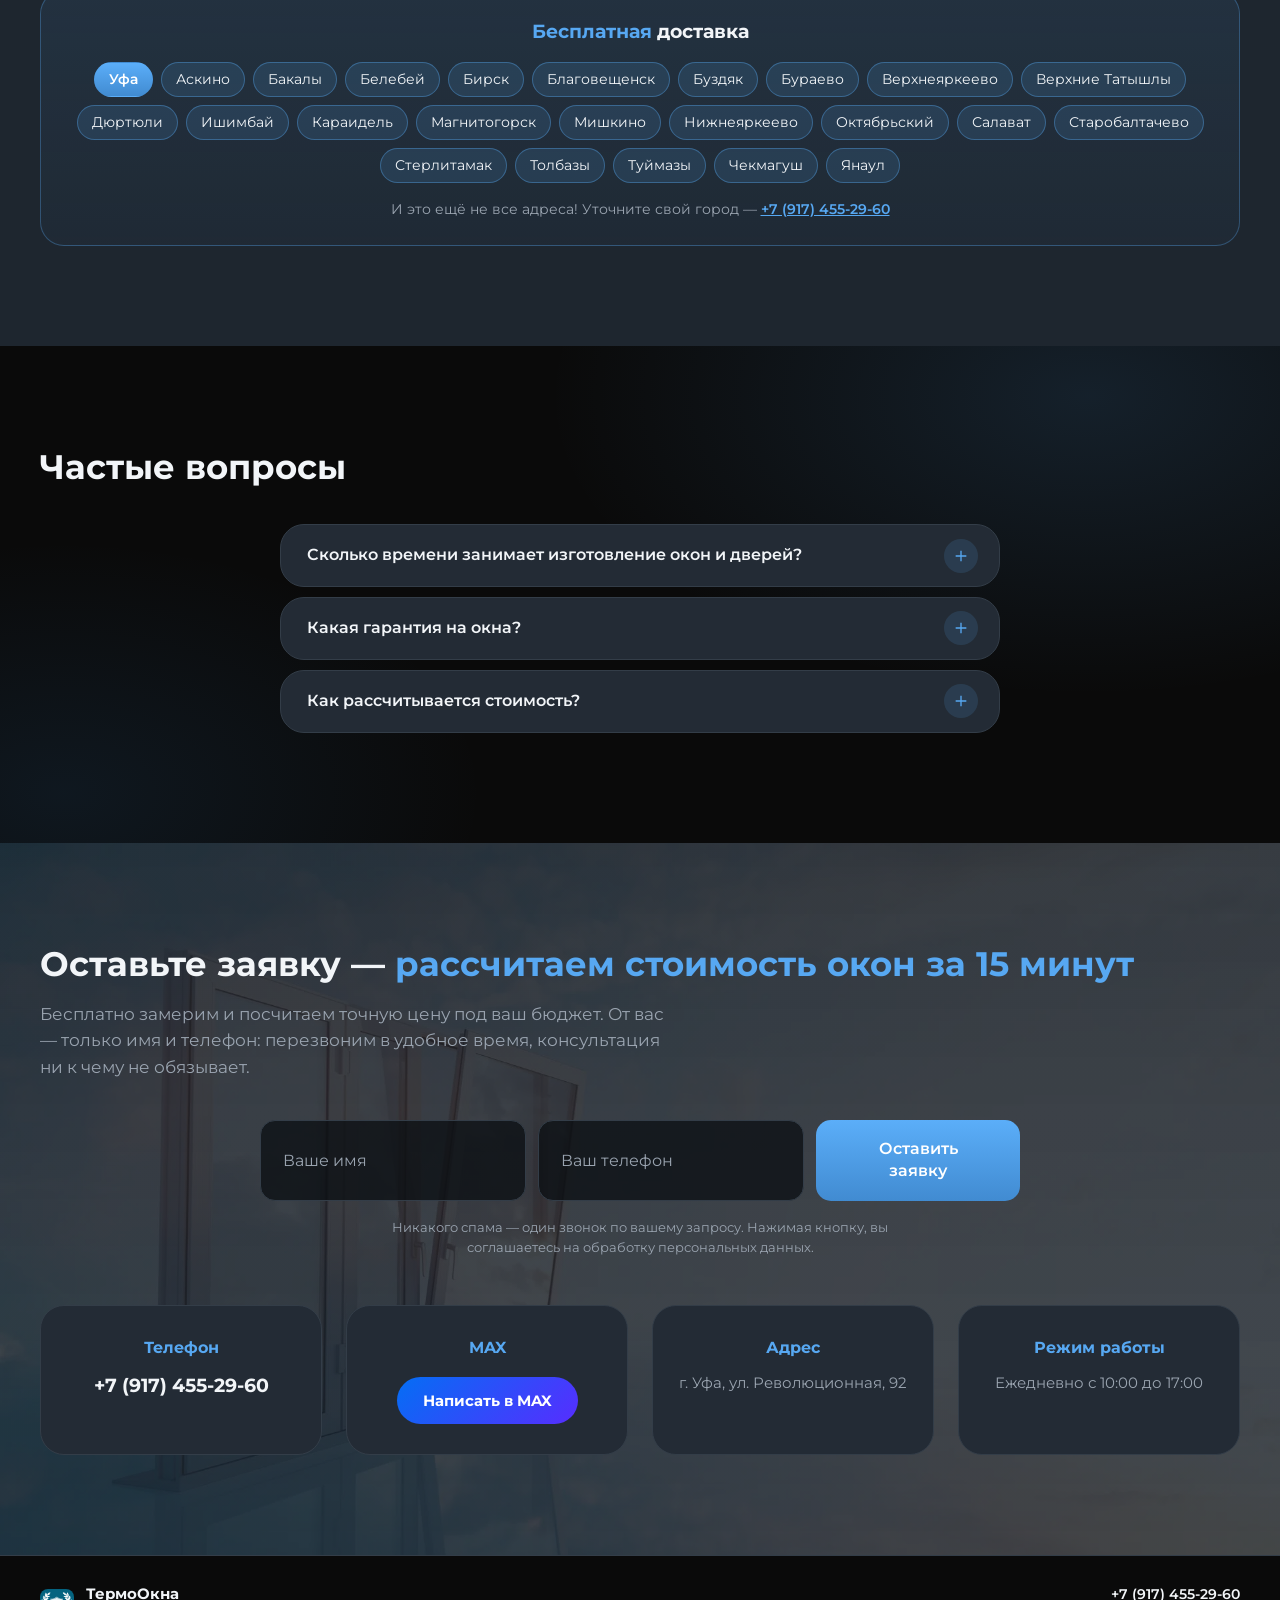
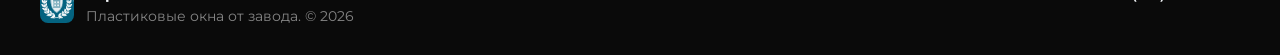
==== commit 7e495117: "Add house glazing service page with prices" ====
--- a/index.html
+++ b/index.html
@@ -236,6 +236,7 @@
             <div class="card-body">
               <h3><b>Остекление домов и коттеджей</b></h3>
               <p>Остекление домов и коттеджей в Уфе и по Башкортостану: панорамные окна, замер, проект и монтаж под ключ напрямую от завода.</p>
+              <a class="card-link" href="osteklenie-domov.html">Подробнее об остеклении домов &#8594;</a>
             </div>
           </article>
         </div>
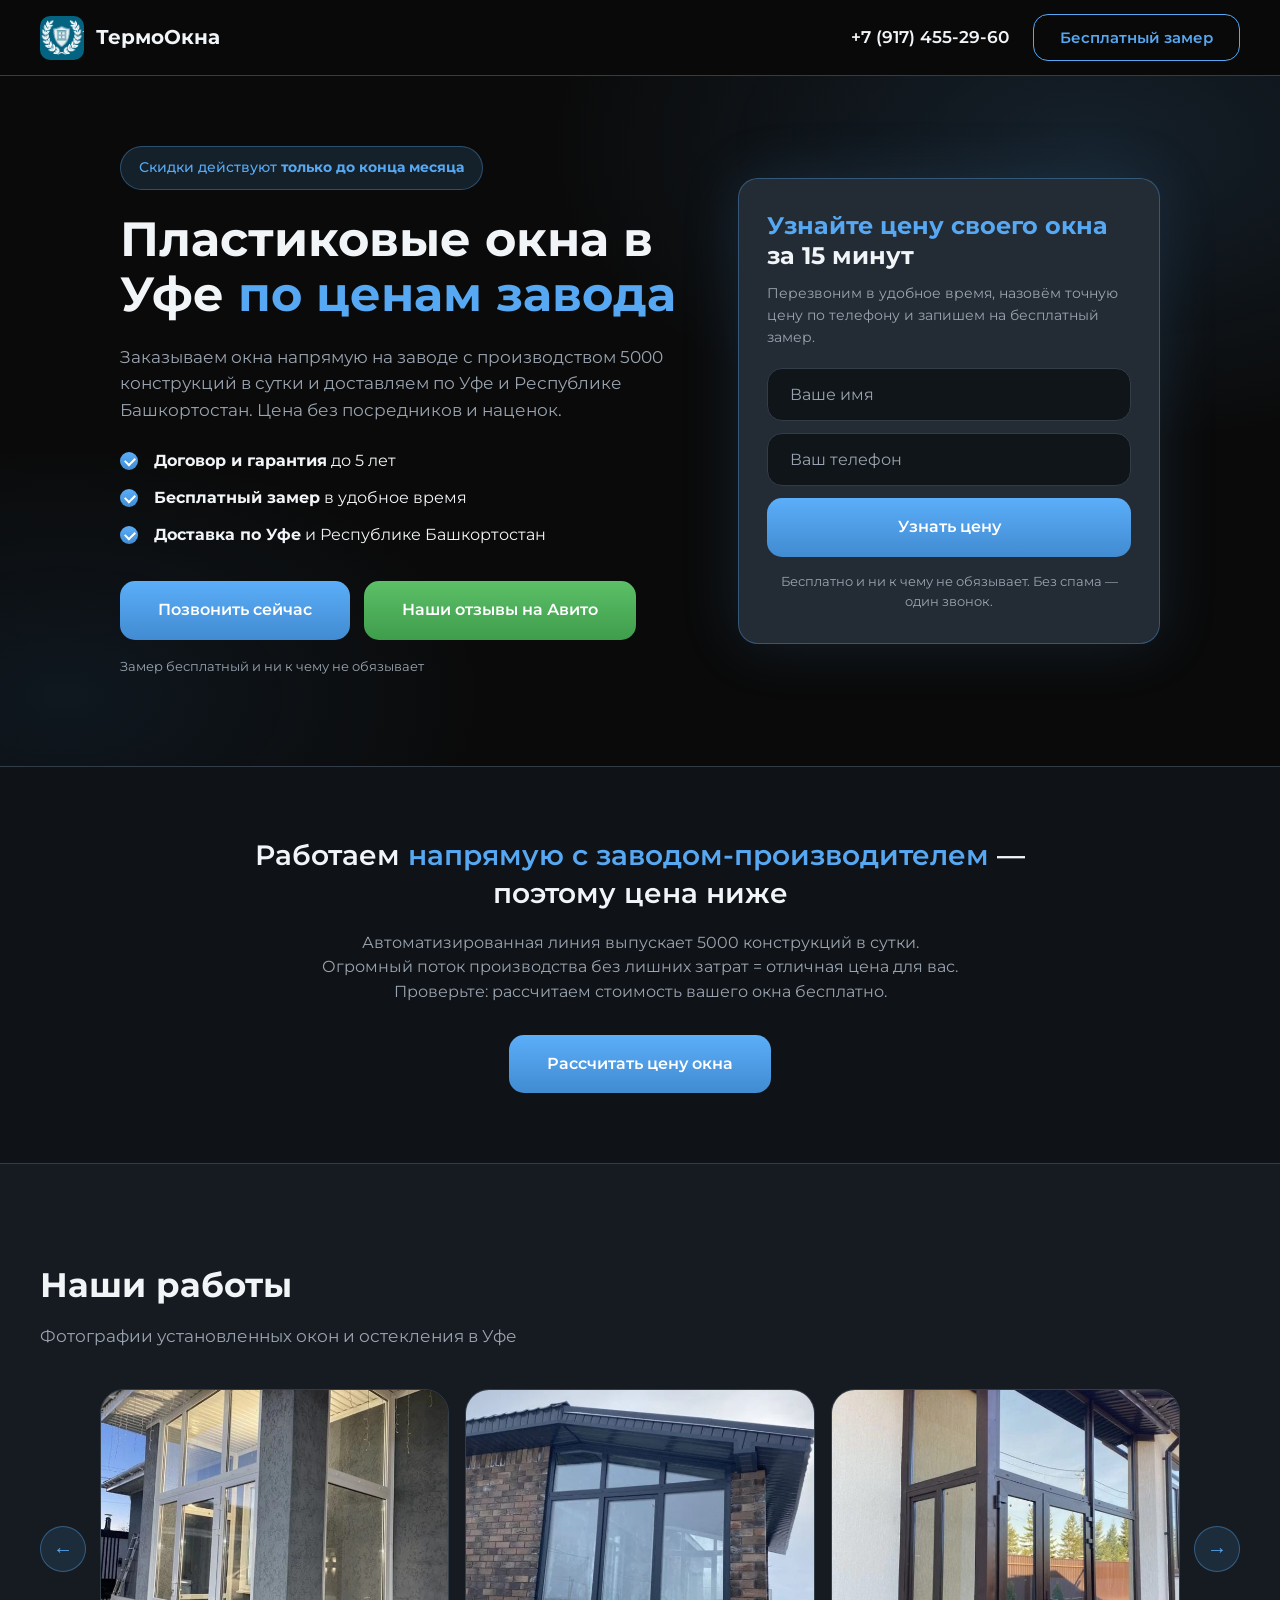
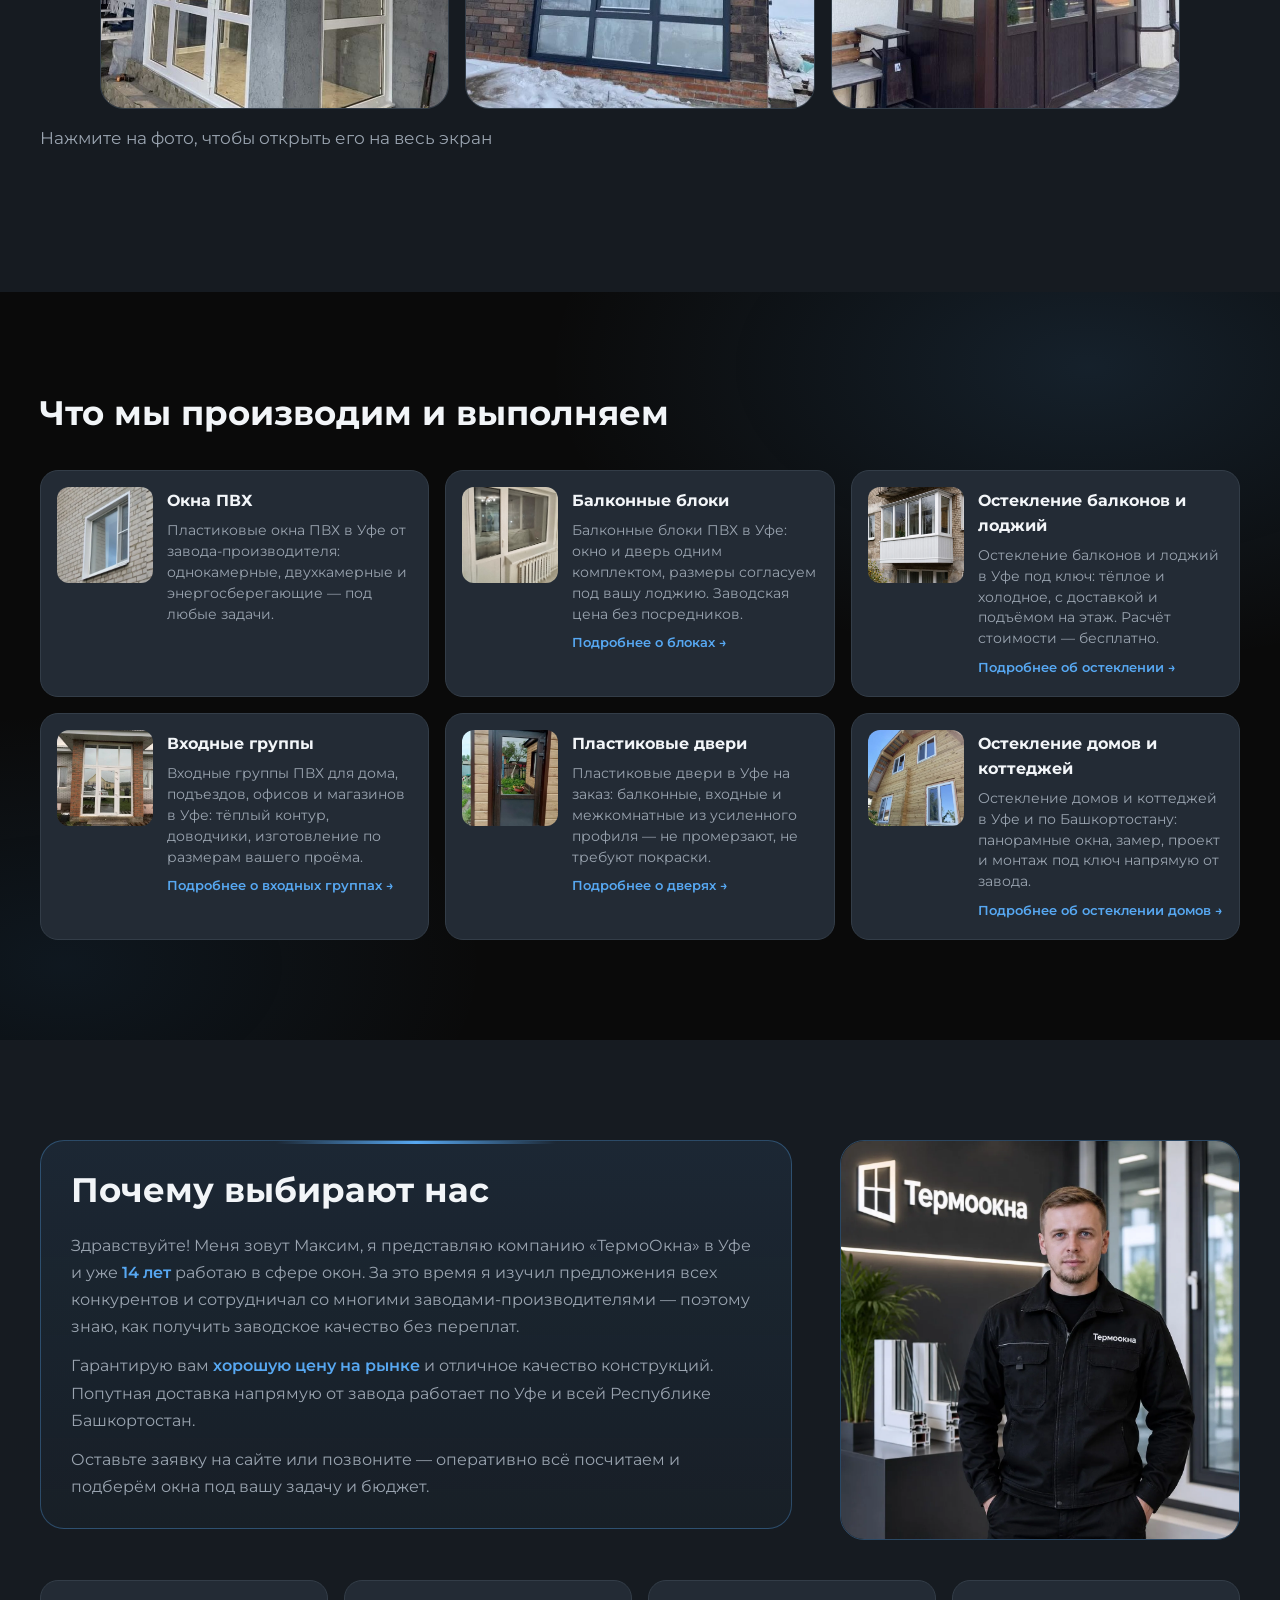
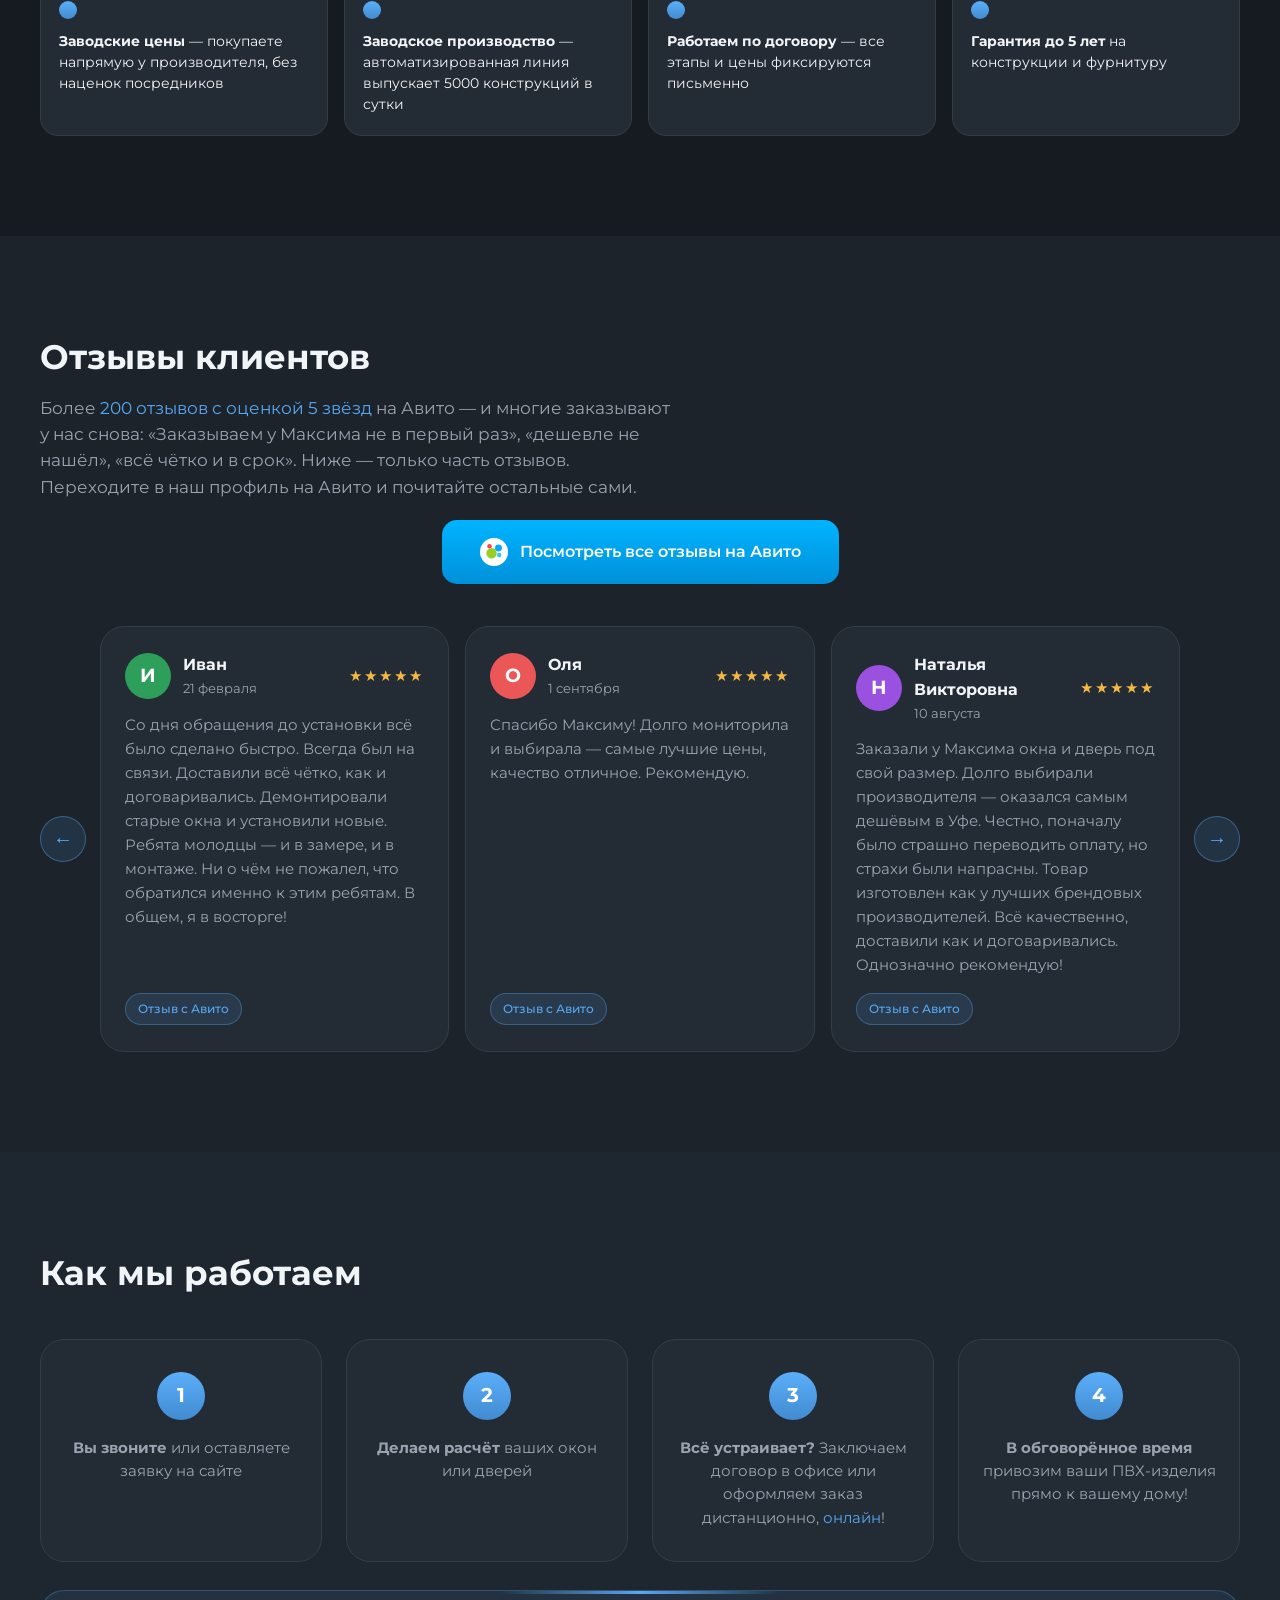
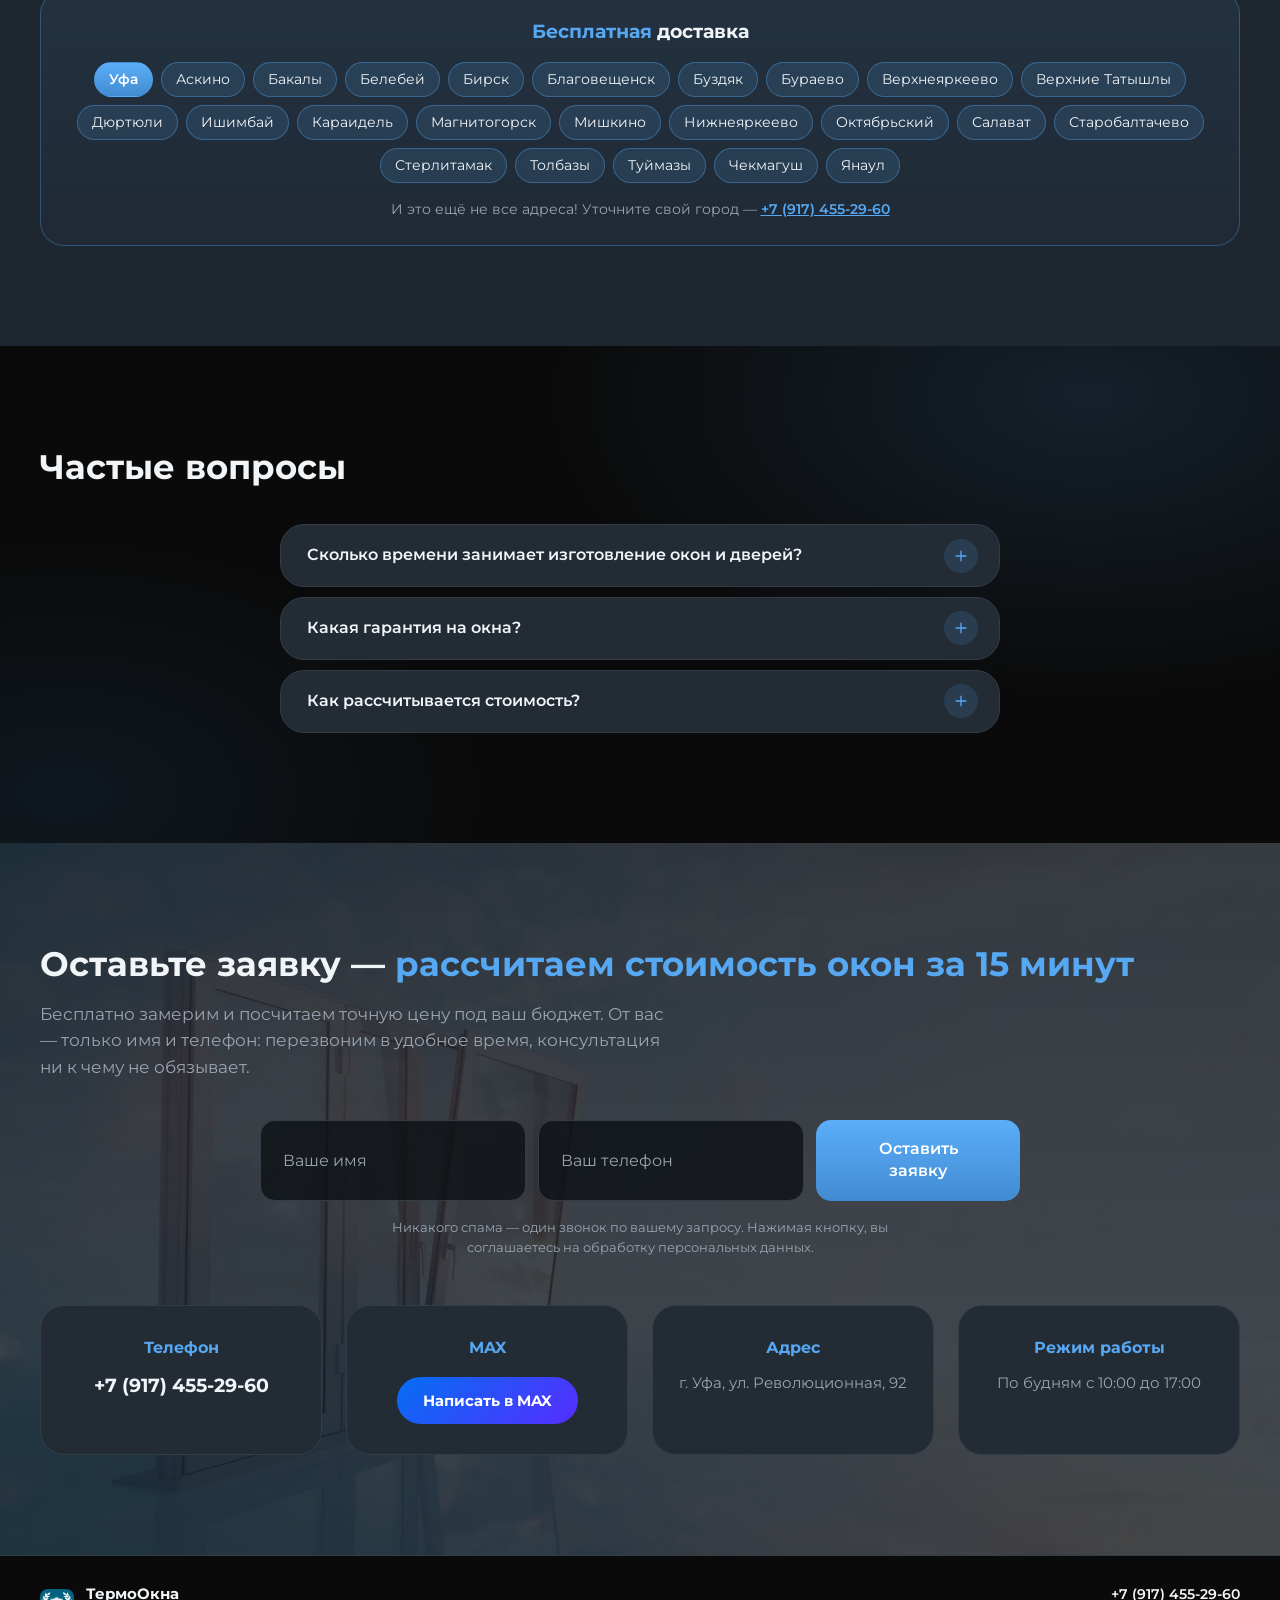
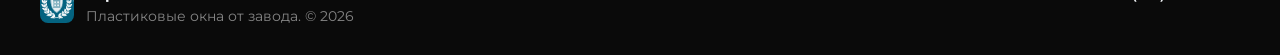
==== commit 65b03735: "Change opening hours to weekdays Mo-Fr 10:00-17:00" ====
--- a/index.html
+++ b/index.html
@@ -35,7 +35,7 @@
       "postalCode": "450078",
       "addressCountry": "RU"
     },
-    "openingHours": "Mo-Su 10:00-17:00",
+    "openingHours": "Mo-Fr 10:00-17:00",
     "areaServed": ["Уфа", "Республика Башкортостан"],
     "sameAs": ["https://www.avito.ru/brands/remont_ufa/all/remont_i_stroitelstvo?iid=3870014080&src=search_seller_info&sellerId=198b5db217d357857bb0ad25b75abda2"]
   }
@@ -542,7 +542,7 @@
           </div>
           <div class="contact-card">
             <h3><b>Режим работы</b></h3>
-            <p>Ежедневно с 10:00 до 17:00</p>
+            <p>По будням с 10:00 до 17:00</p>
           </div>
         </div>
       </div>
@@ -562,7 +562,7 @@
       <h3>Позвоните — и узнайте цену <mark>за 15 минут</mark></h3>
       <p class="call-modal-text">Назовите размеры окна — мы сразу назовём точную стоимость по заводским ценам, без наценок и обязательств. Подберём конструкцию под вашу задачу и запишем на бесплатный замер.</p>
       <a href="tel:+79174552960" class="btn call-modal-phone">+7 (917) 455-29-60</a>
-      <p class="call-modal-note">Работаем ежедневно с 10:00 до 17:00. Удобнее написать? <a href="https://max.ru/u/f9LHodD0cOJNdT5oKuo22Lu_w0izocGYDQcTboKajfzcwL0R4Vyu-ZiBORg" target="_blank" rel="noopener" class="call-modal-link">Напишите нам в MAX</a> или <a href="#contacts" class="call-modal-link">оставьте заявку на сайте</a> — мы перезвоним сами.</p>
+      <p class="call-modal-note">Работаем по будням с 10:00 до 17:00. Удобнее написать? <a href="https://max.ru/u/f9LHodD0cOJNdT5oKuo22Lu_w0izocGYDQcTboKajfzcwL0R4Vyu-ZiBORg" target="_blank" rel="noopener" class="call-modal-link">Напишите нам в MAX</a> или <a href="#contacts" class="call-modal-link">оставьте заявку на сайте</a> — мы перезвоним сами.</p>
     </div>
   </div>
 
@@ -603,6 +603,9 @@
           .then(function (response) {
             if (response.ok) {
               form.reset();
+              if (typeof ym === 'function') {
+                ym(114295345, 'reachGoal', 'lead_form');
+              }
               if (status) {
                 status.textContent = 'Заявка отправлена! Мы перезвоним вам в ближайшее время.';
                 status.classList.remove('lead-status-error');
--- a/style.css
+++ b/style.css
@@ -1353,3 +1353,78 @@
     text-align: center;
   }
 }
+
+.gallery-slider-wrap {
+  display: flex;
+  align-items: center;
+  gap: 14px;
+  margin-top: 36px;
+}
+
+.gallery-grid {
+  display: grid;
+  grid-auto-flow: column;
+  grid-auto-columns: calc((100% - 5 * 16px) / 6);
+  gap: 16px;
+  overflow-x: auto;
+  scroll-snap-type: x mandatory;
+  scroll-behavior: smooth;
+  scrollbar-width: none;
+  min-width: 0;
+}
+
+.gallery-grid::-webkit-scrollbar {
+  display: none;
+}
+
+.gallery-item {
+  position: relative;
+  height: 220px;
+  border-radius: var(--radius-card);
+  border: 1px solid var(--border);
+  background: var(--card);
+  overflow: hidden;
+  scroll-snap-align: start;
+}
+
+.gallery-item img {
+  display: block;
+  width: 100%;
+  height: 100%;
+  object-fit: cover;
+  cursor: zoom-in;
+  transition: transform 0.2s;
+}
+
+.gallery-item:hover img {
+  transform: translateY(-4px);
+}
+
+.gallery-badge {
+  position: absolute;
+  top: 10px;
+  left: 10px;
+  z-index: 1;
+  padding: 4px 10px;
+  border-radius: 999px;
+  background: rgba(10, 14, 20, 0.62);
+  color: #fff;
+  font-size: 12px;
+  font-weight: 600;
+}
+
+@media (max-width: 979px) {
+  .gallery-grid {
+    grid-auto-columns: calc((100% - 2 * 16px) / 3);
+  }
+}
+
+@media (max-width: 560px) {
+  .gallery-grid {
+    grid-auto-columns: calc(100% / 2 - 8px);
+  }
+
+  .gallery-item {
+    height: 240px;
+  }
+}
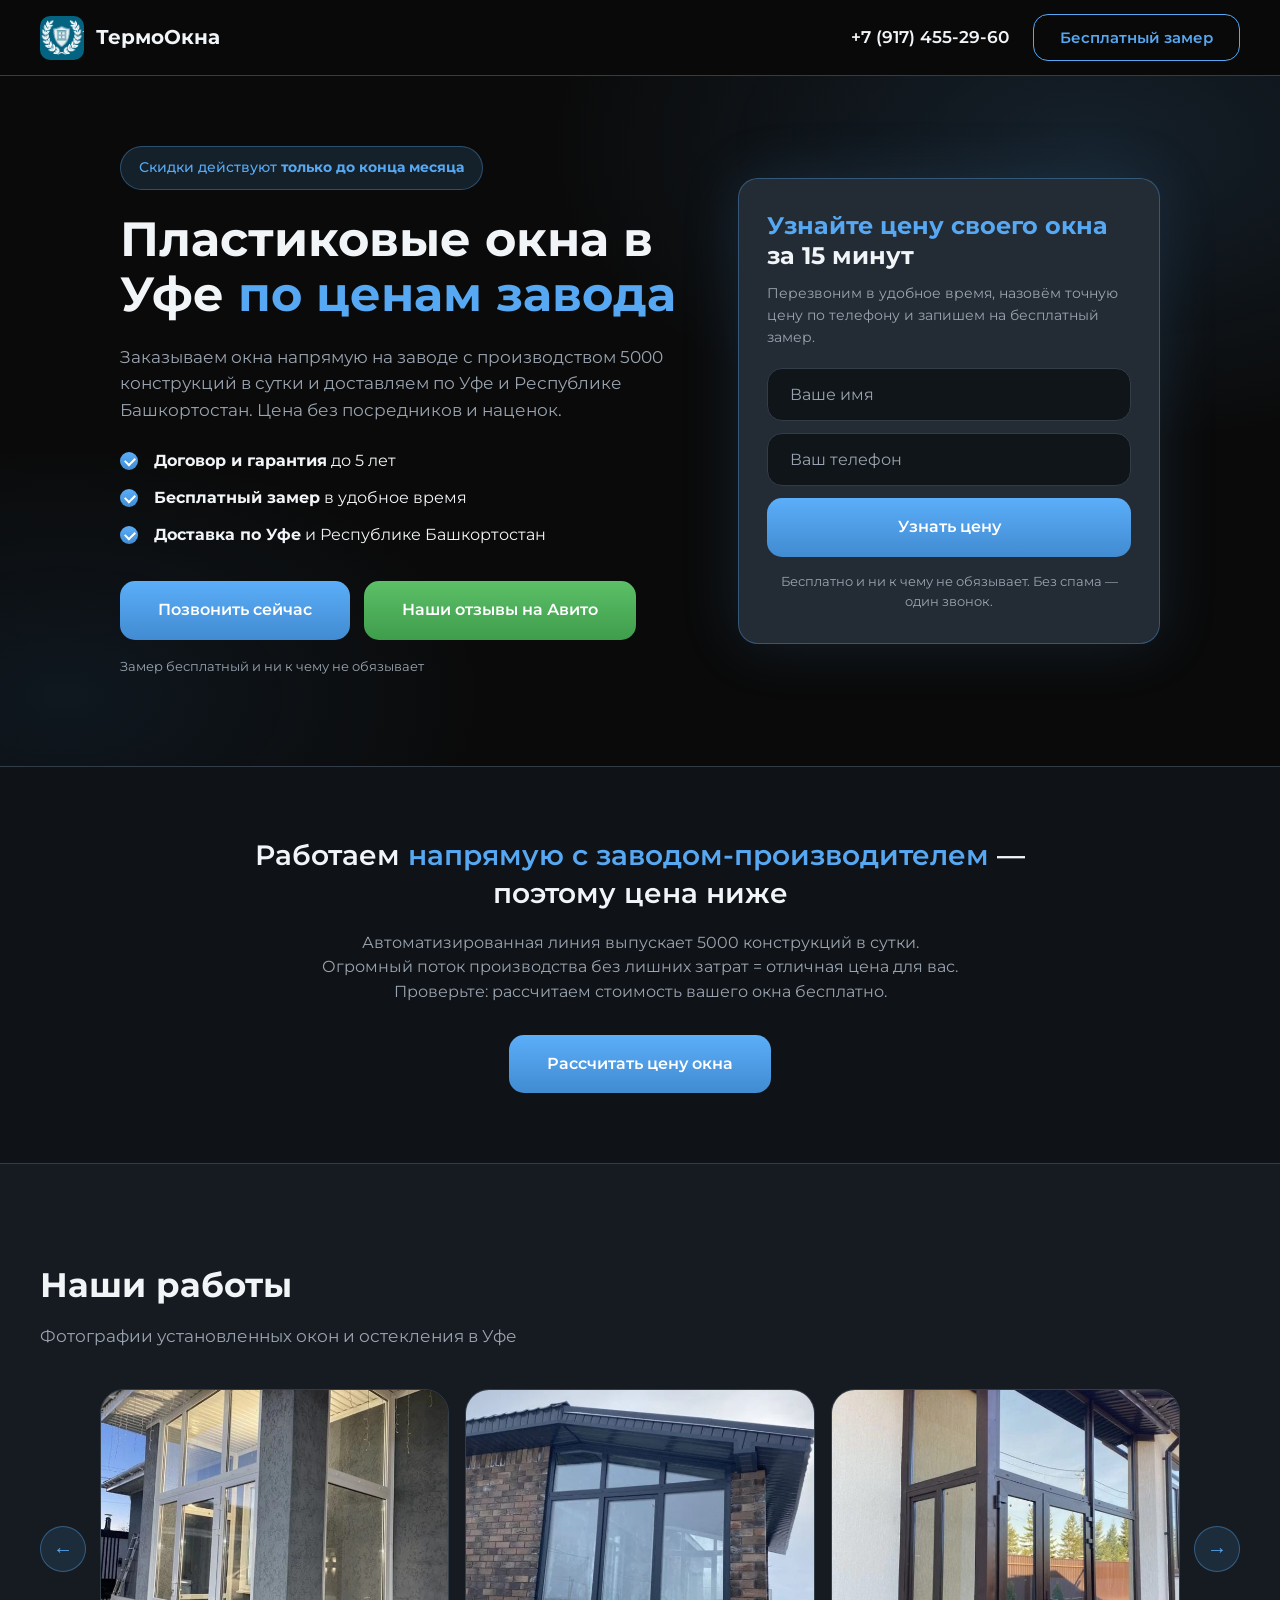
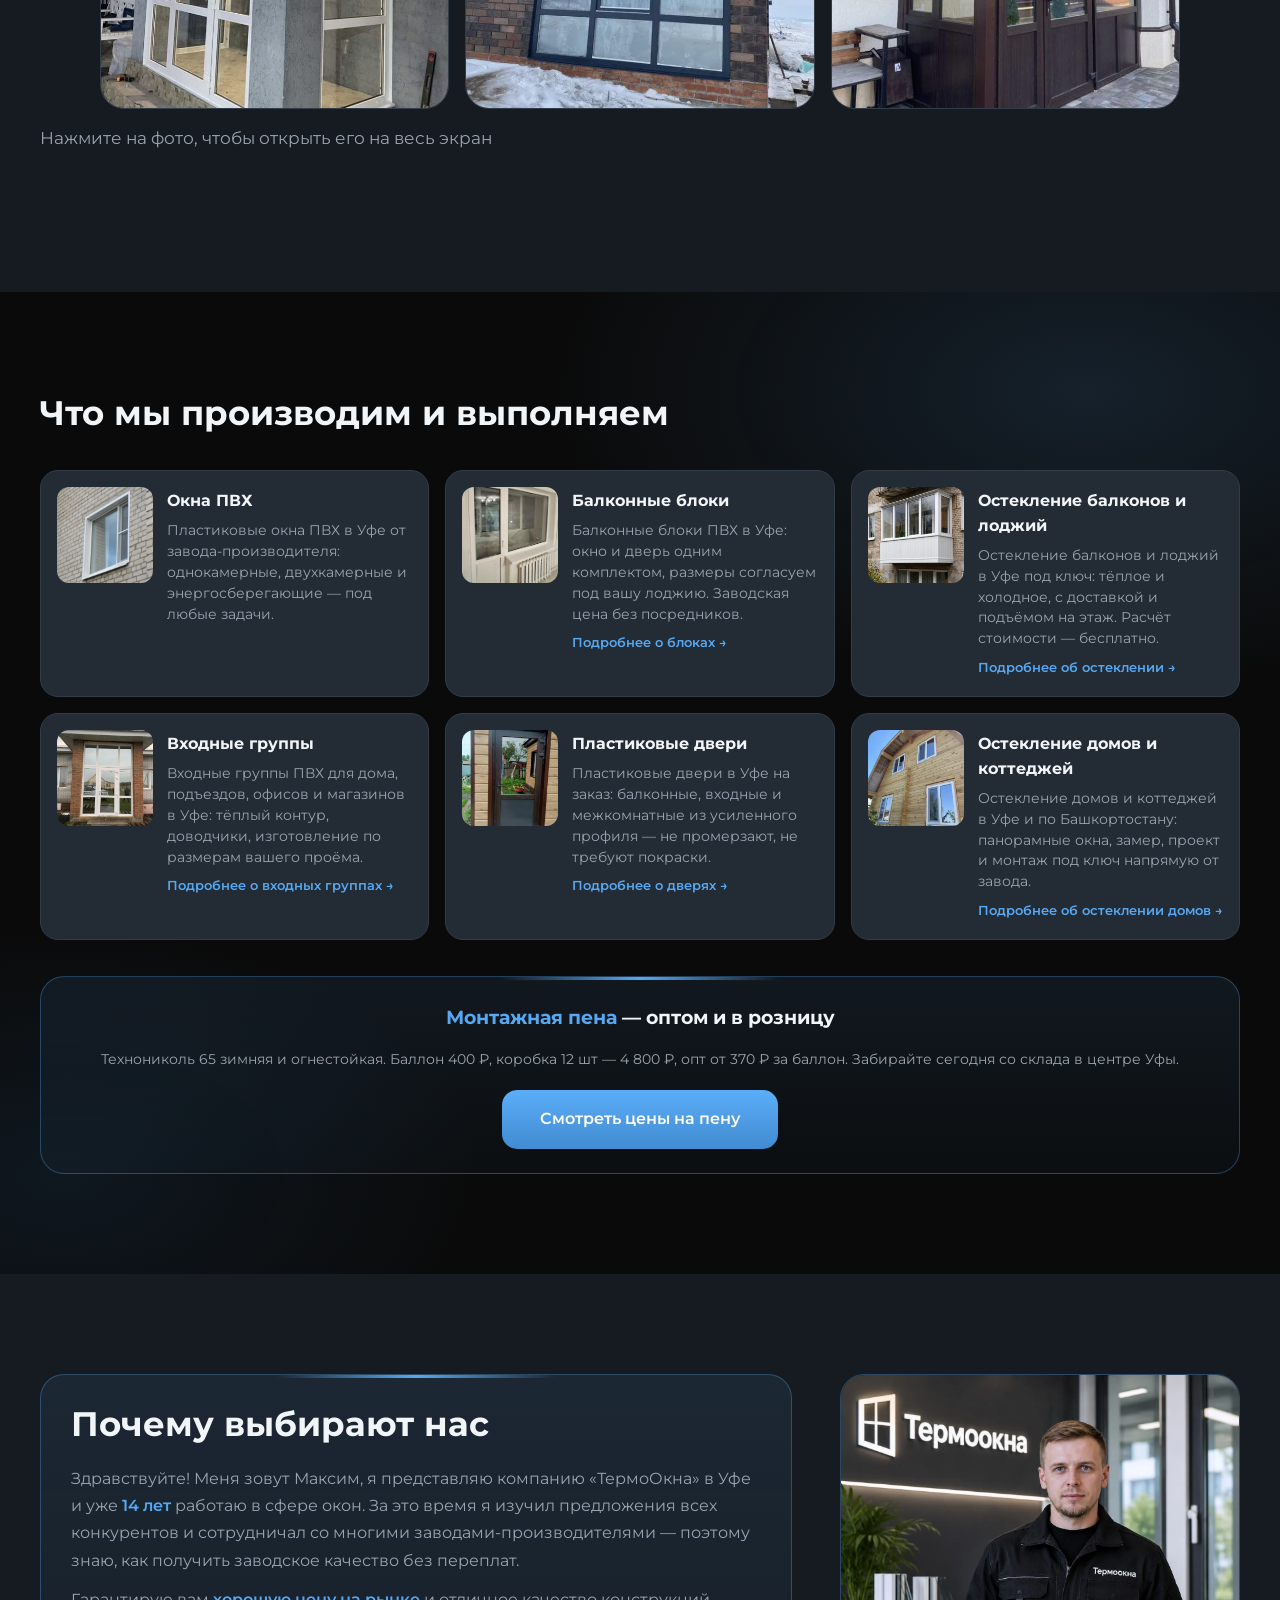
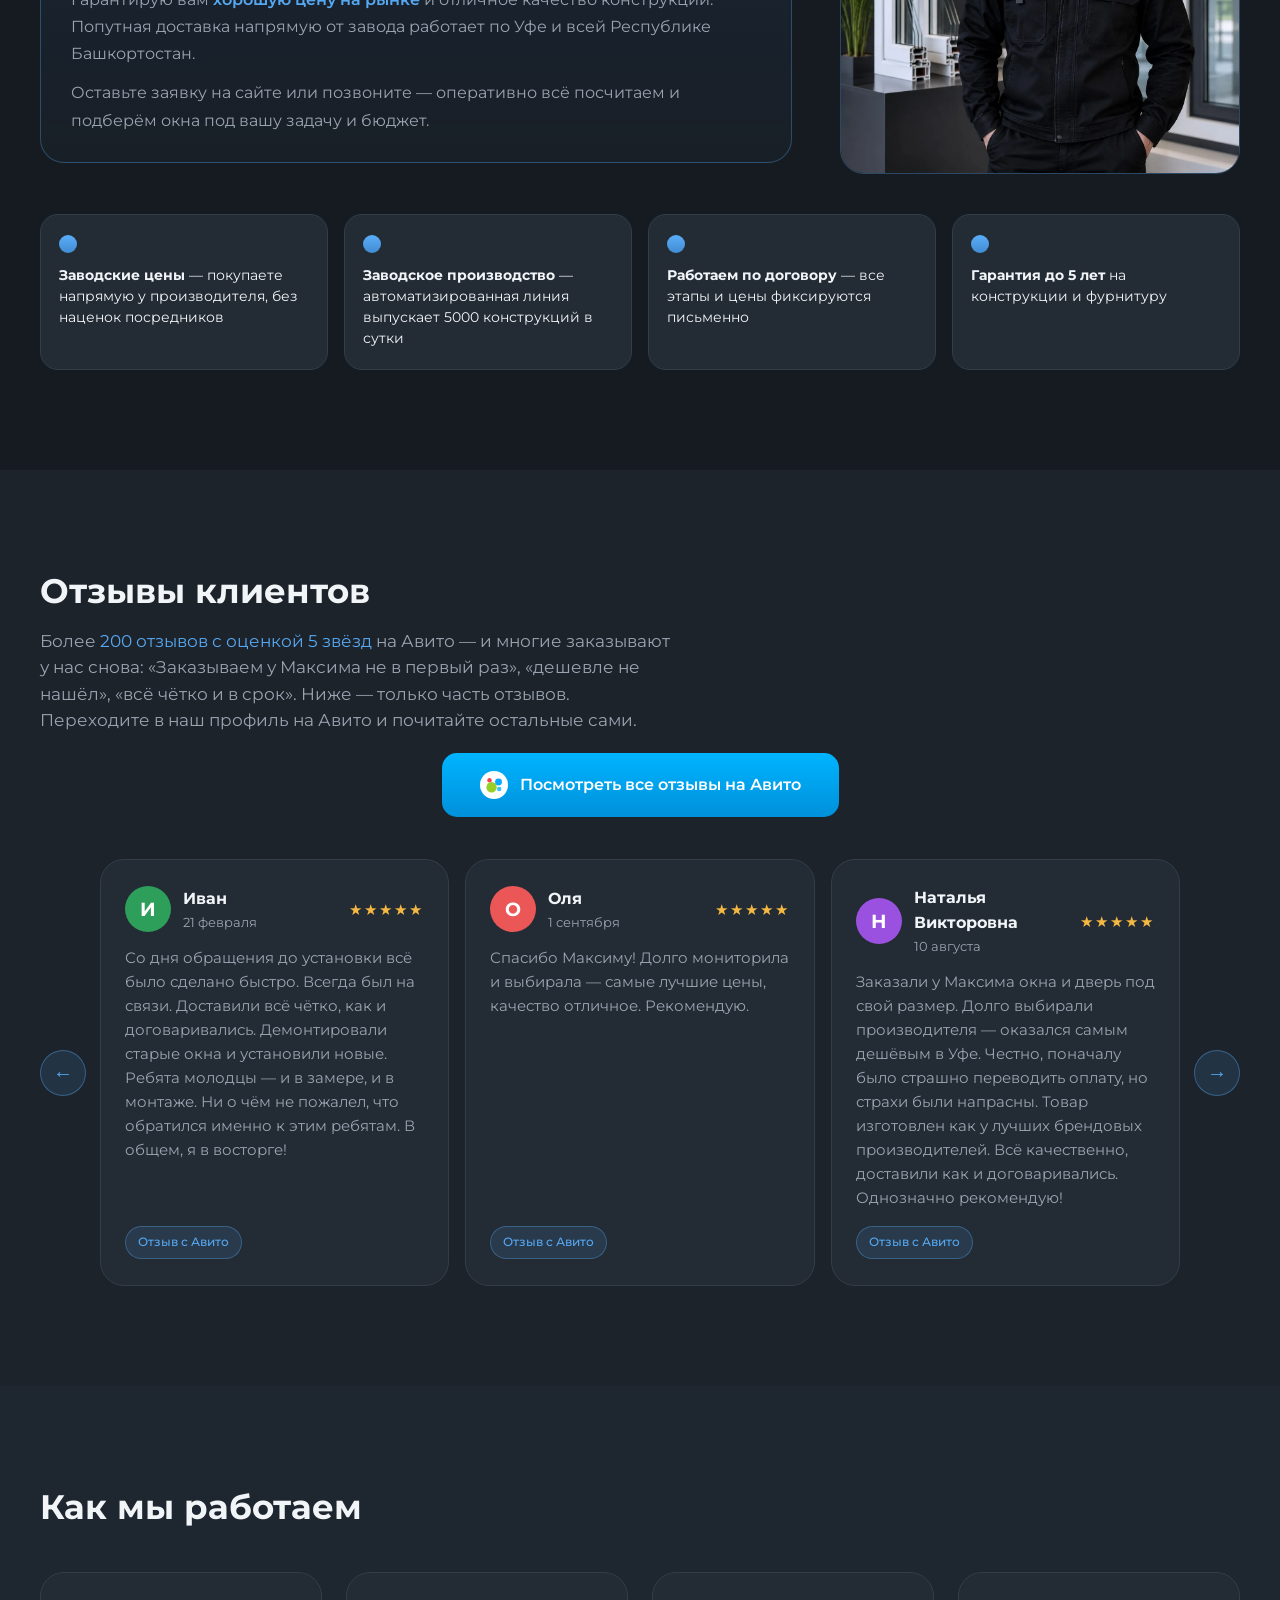
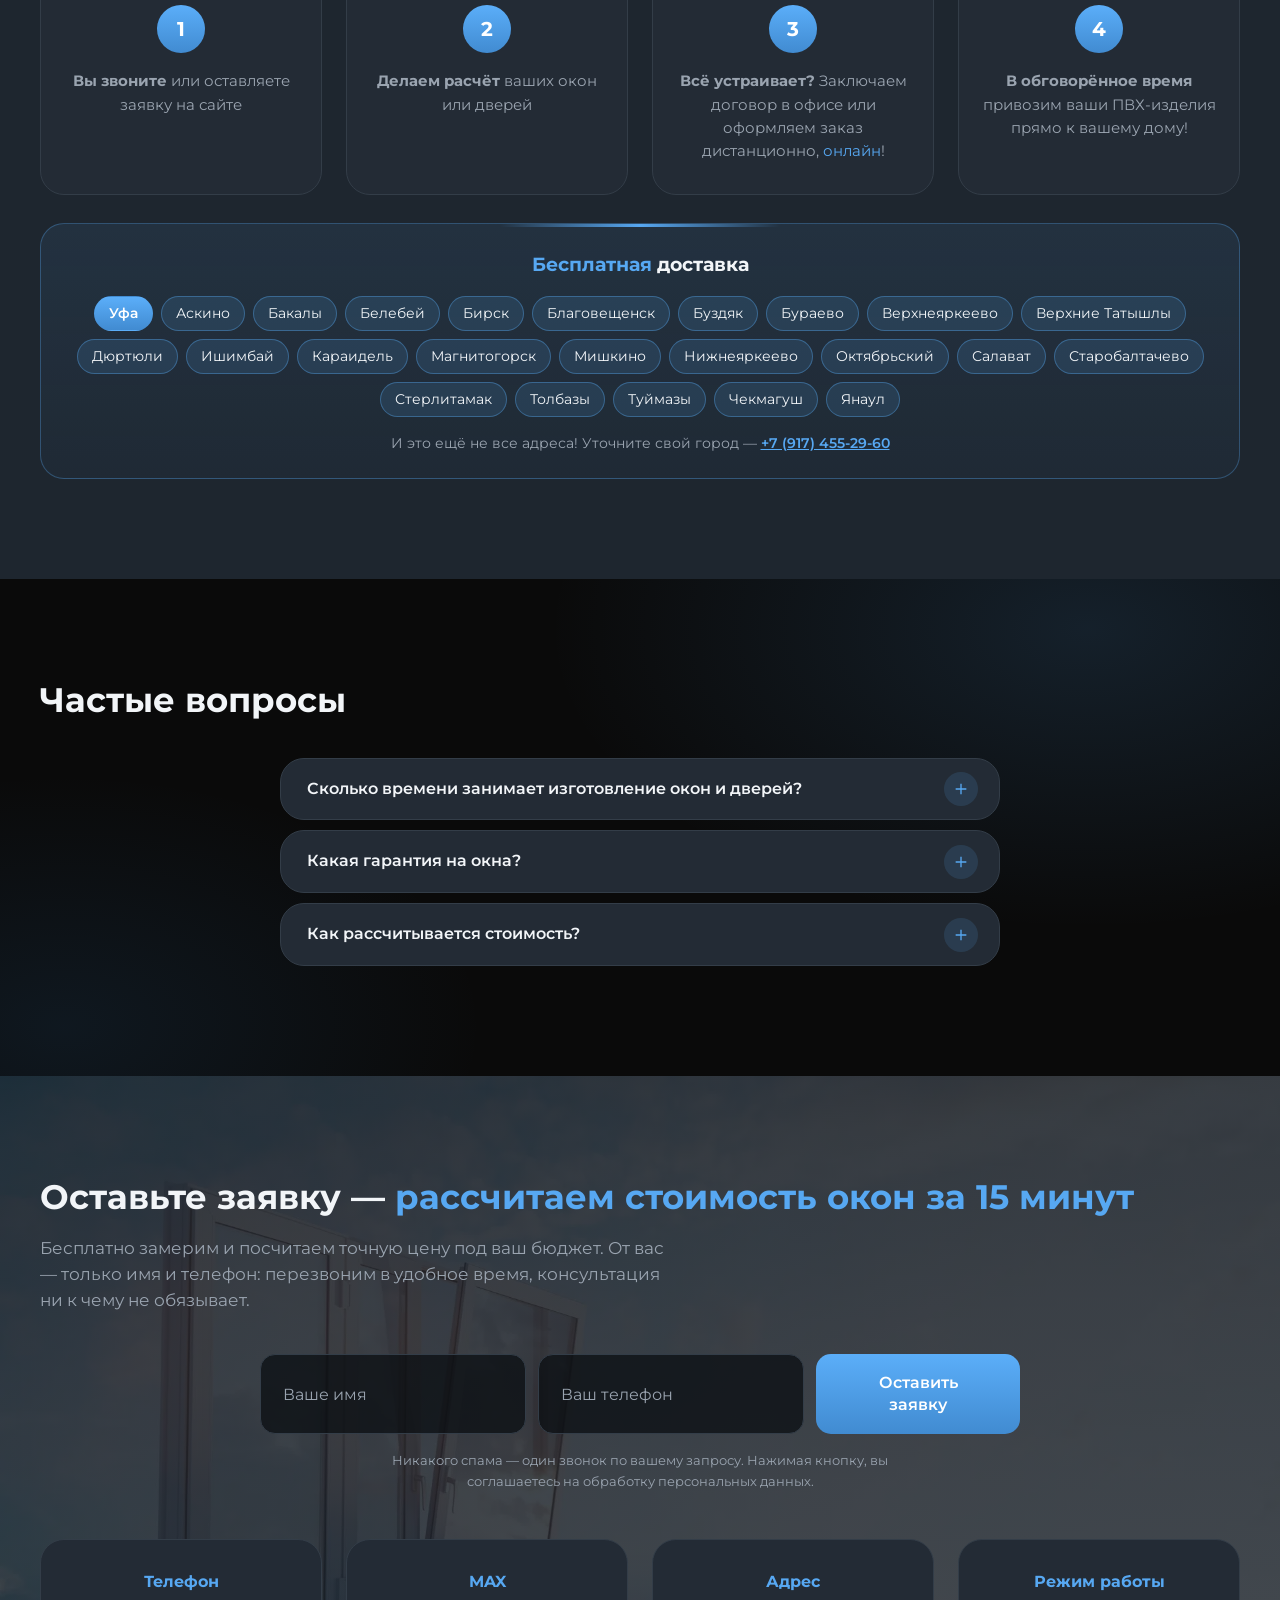
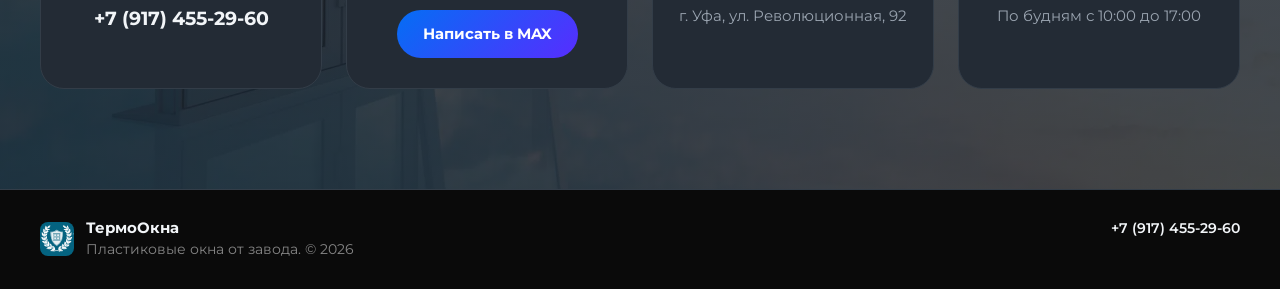
==== commit d266d71c: "Add foam page link block to all pages" ====
--- a/index.html
+++ b/index.html
@@ -240,6 +240,11 @@
             </div>
           </article>
         </div>
+        <div class="delivery pena-link-block">
+          <h3><mark>Монтажная пена</mark> — оптом и в розницу</h3>
+          <p class="delivery-note">Технониколь 65 зимняя и огнестойкая. Баллон 400 ₽, коробка 12 шт — 4 800 ₽, опт от 370 ₽ за баллон. Забирайте сегодня со склада в центре Уфы.</p>
+          <a class="btn" href="montazhnaya-pena.html">Смотреть цены на пену</a>
+        </div>
       </div>
     </section>
 
--- a/style.css
+++ b/style.css
@@ -952,6 +952,10 @@
   margin-top: 20px;
 }
 
+.pena-link-block {
+  margin-top: 36px;
+}
+
 .faq {
   max-width: 720px;
   margin: 36px auto 0;
